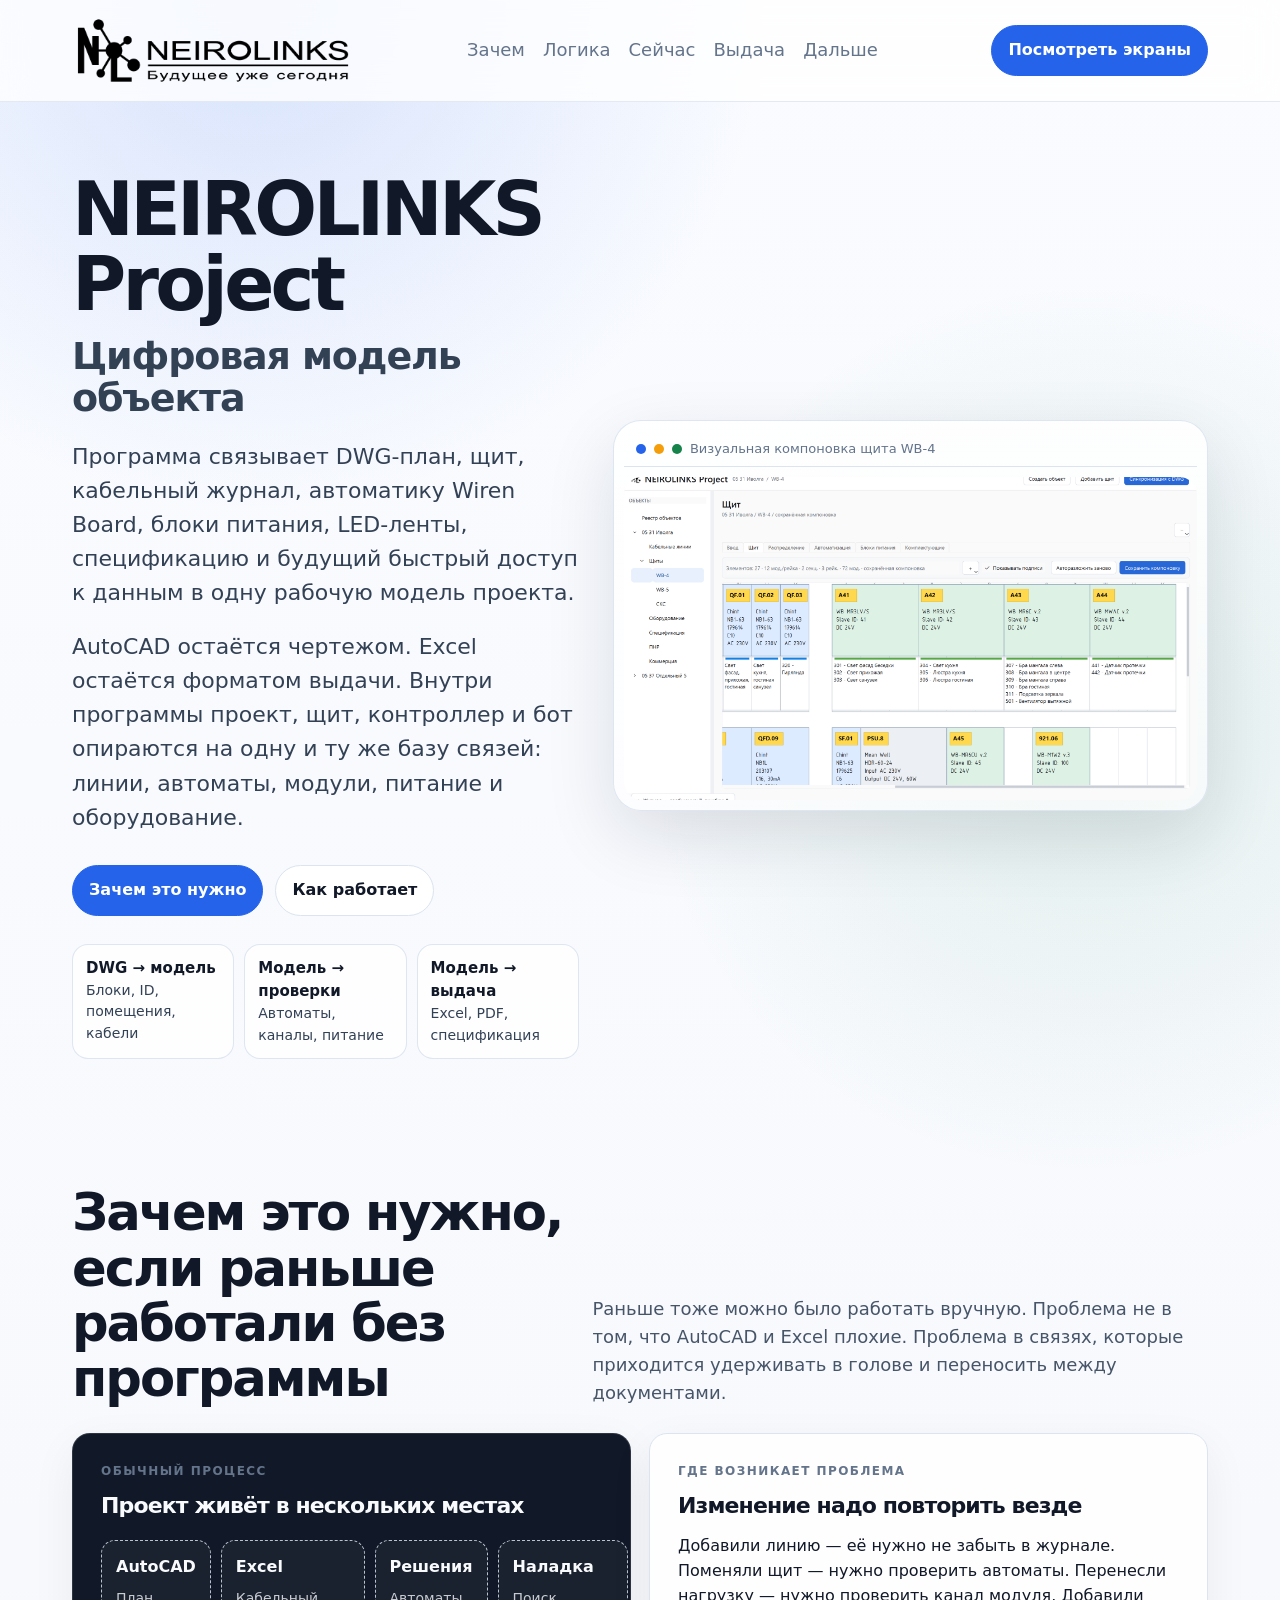
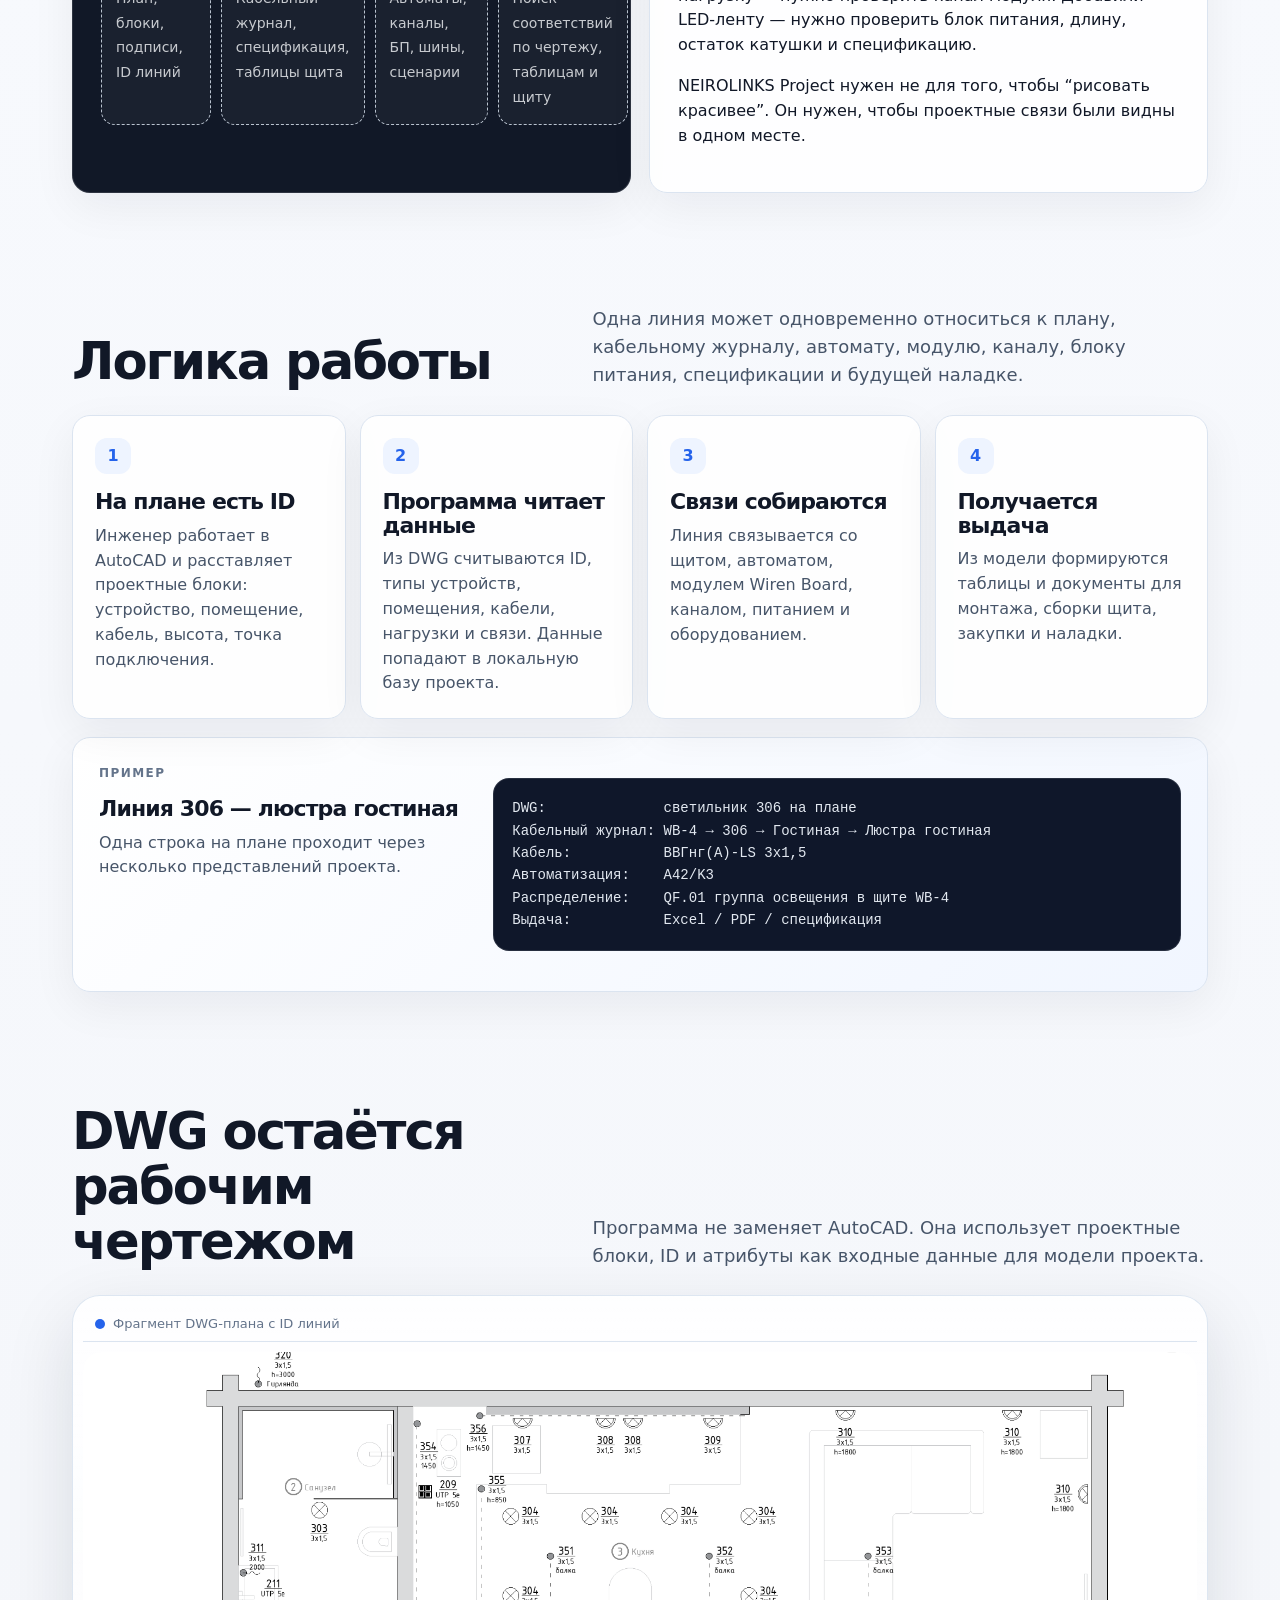
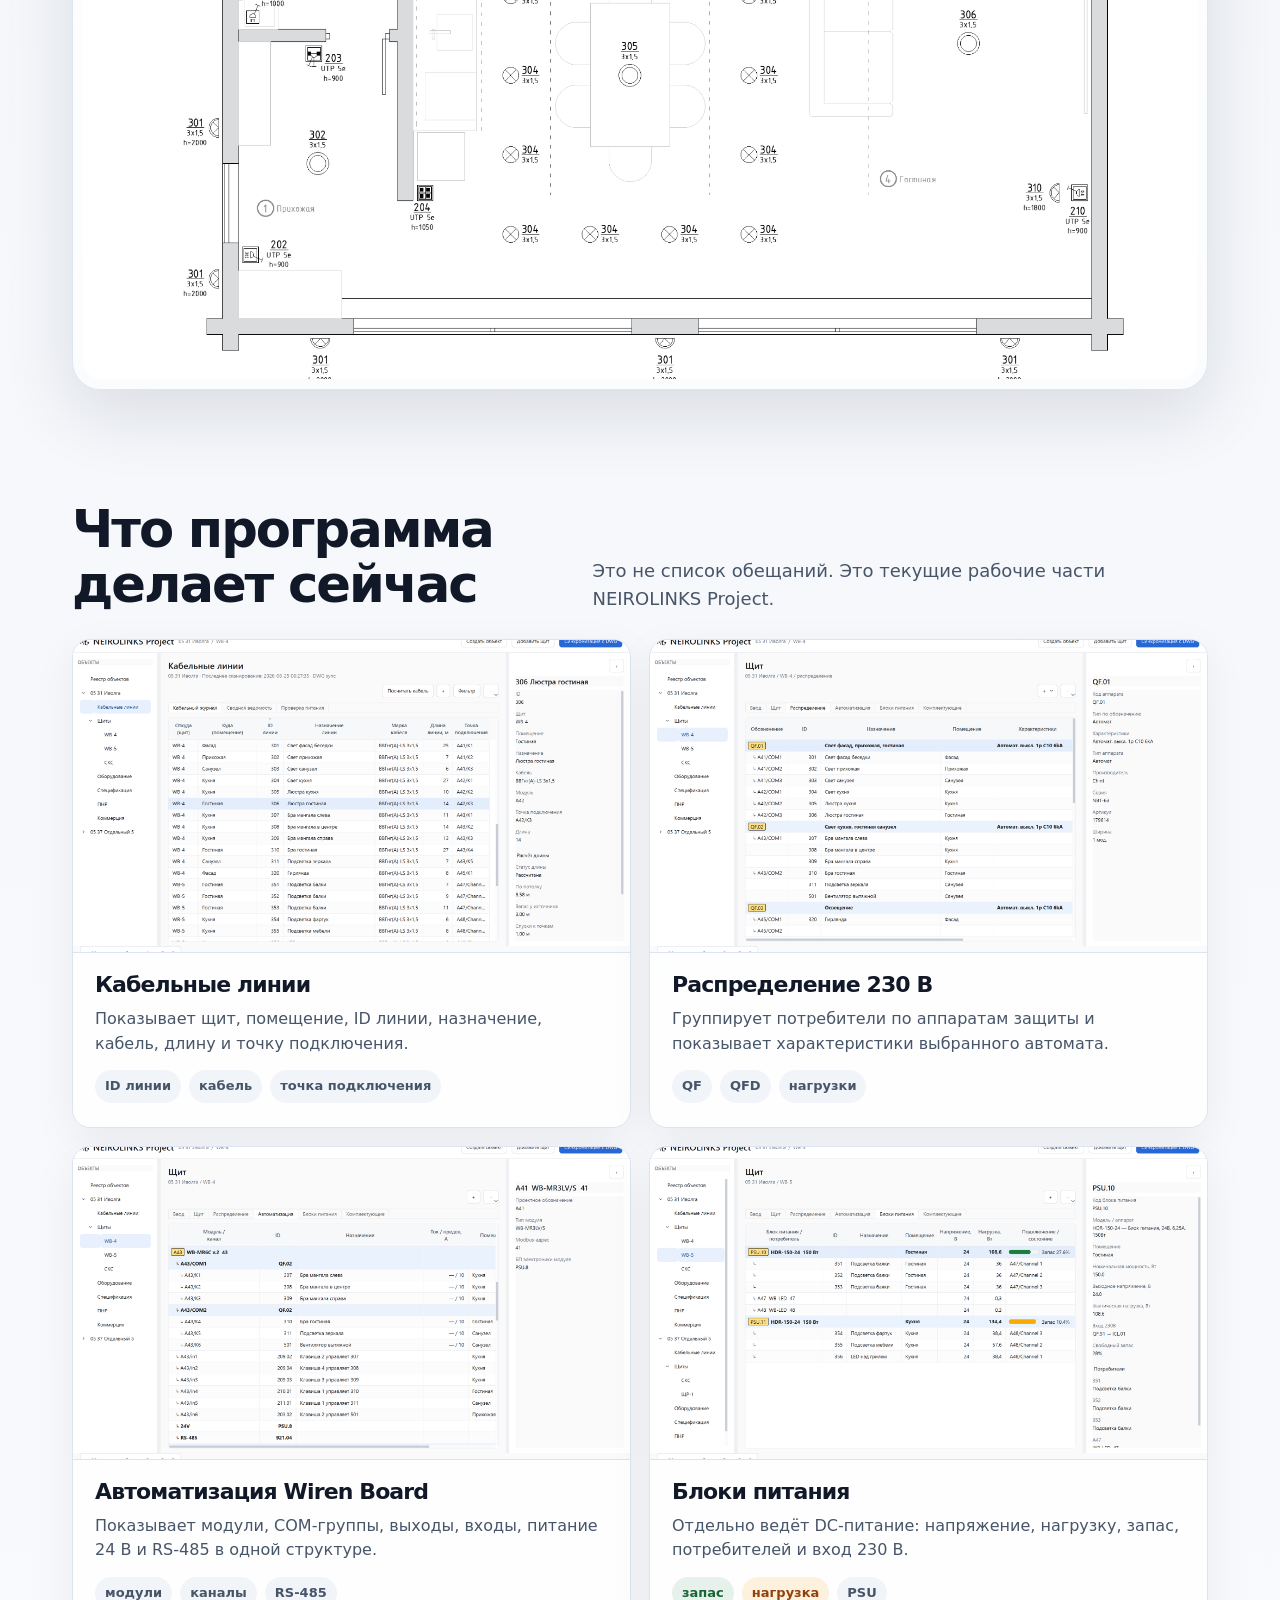
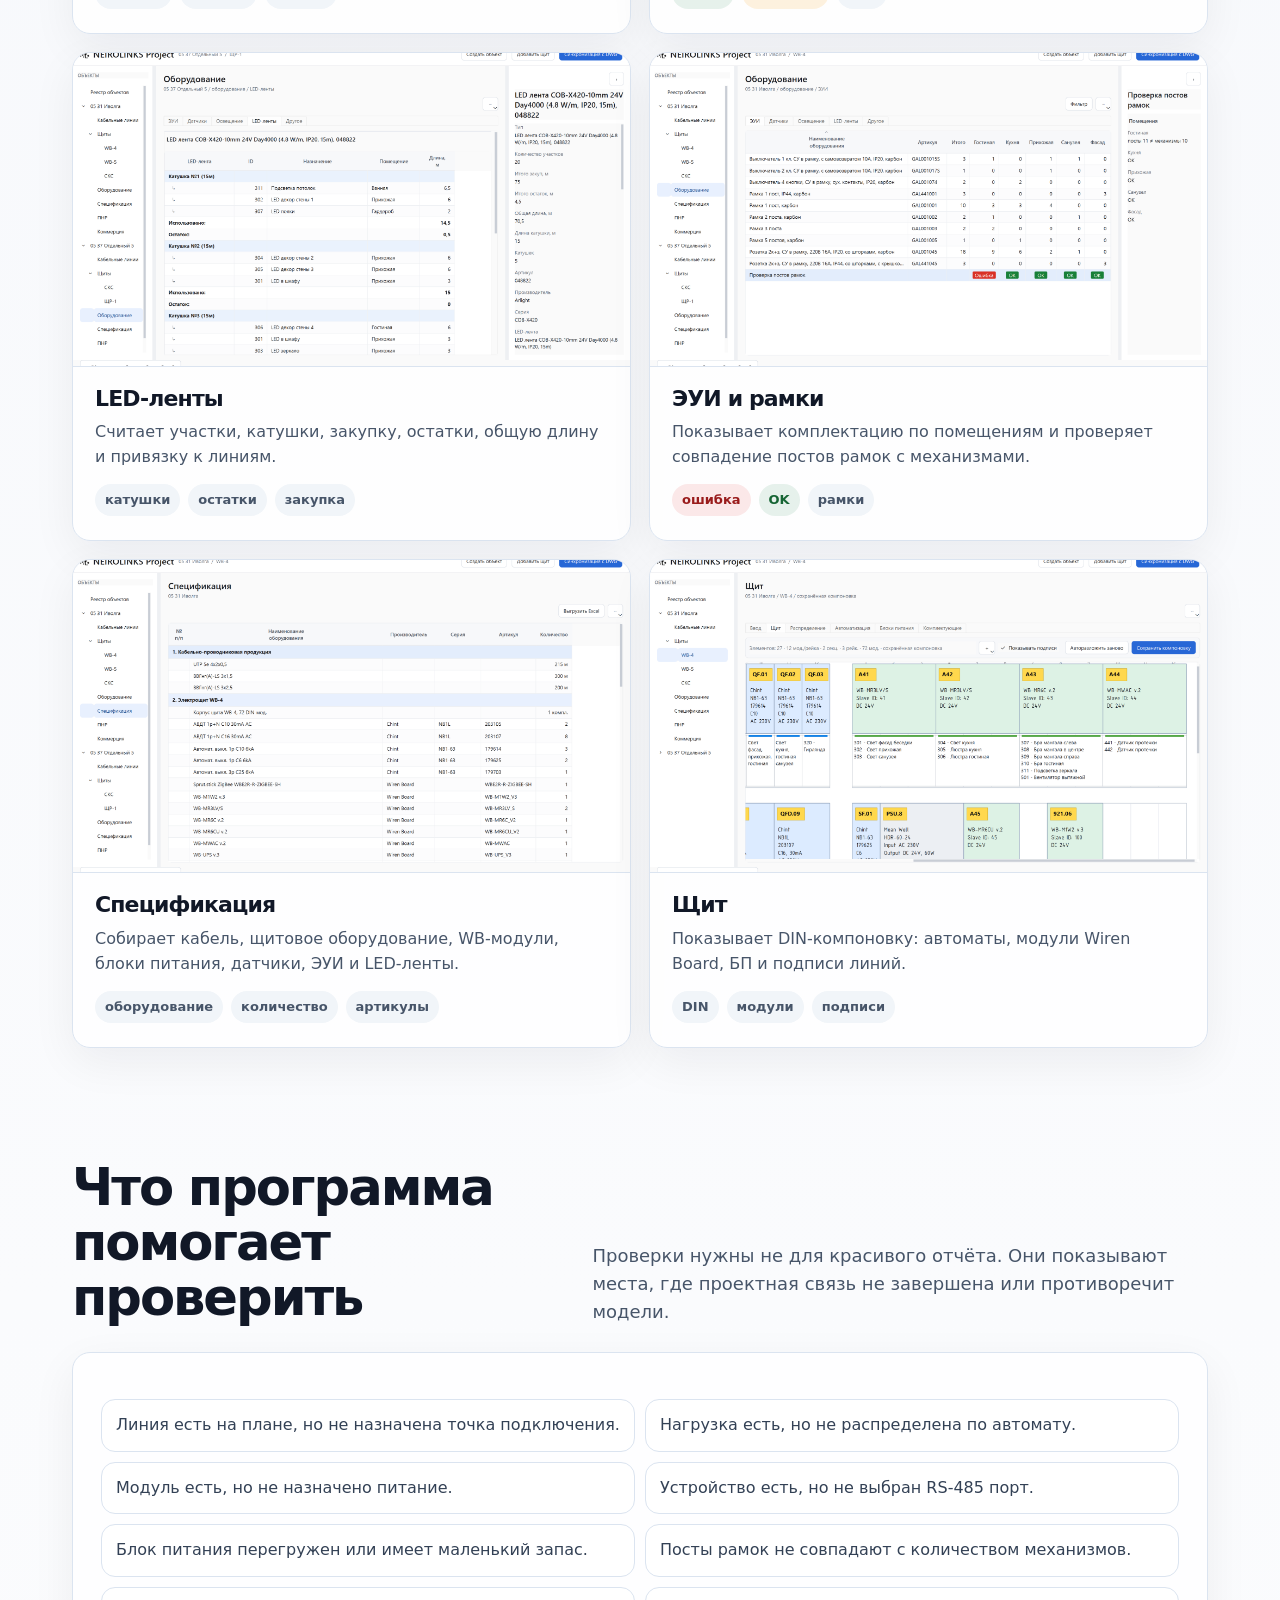
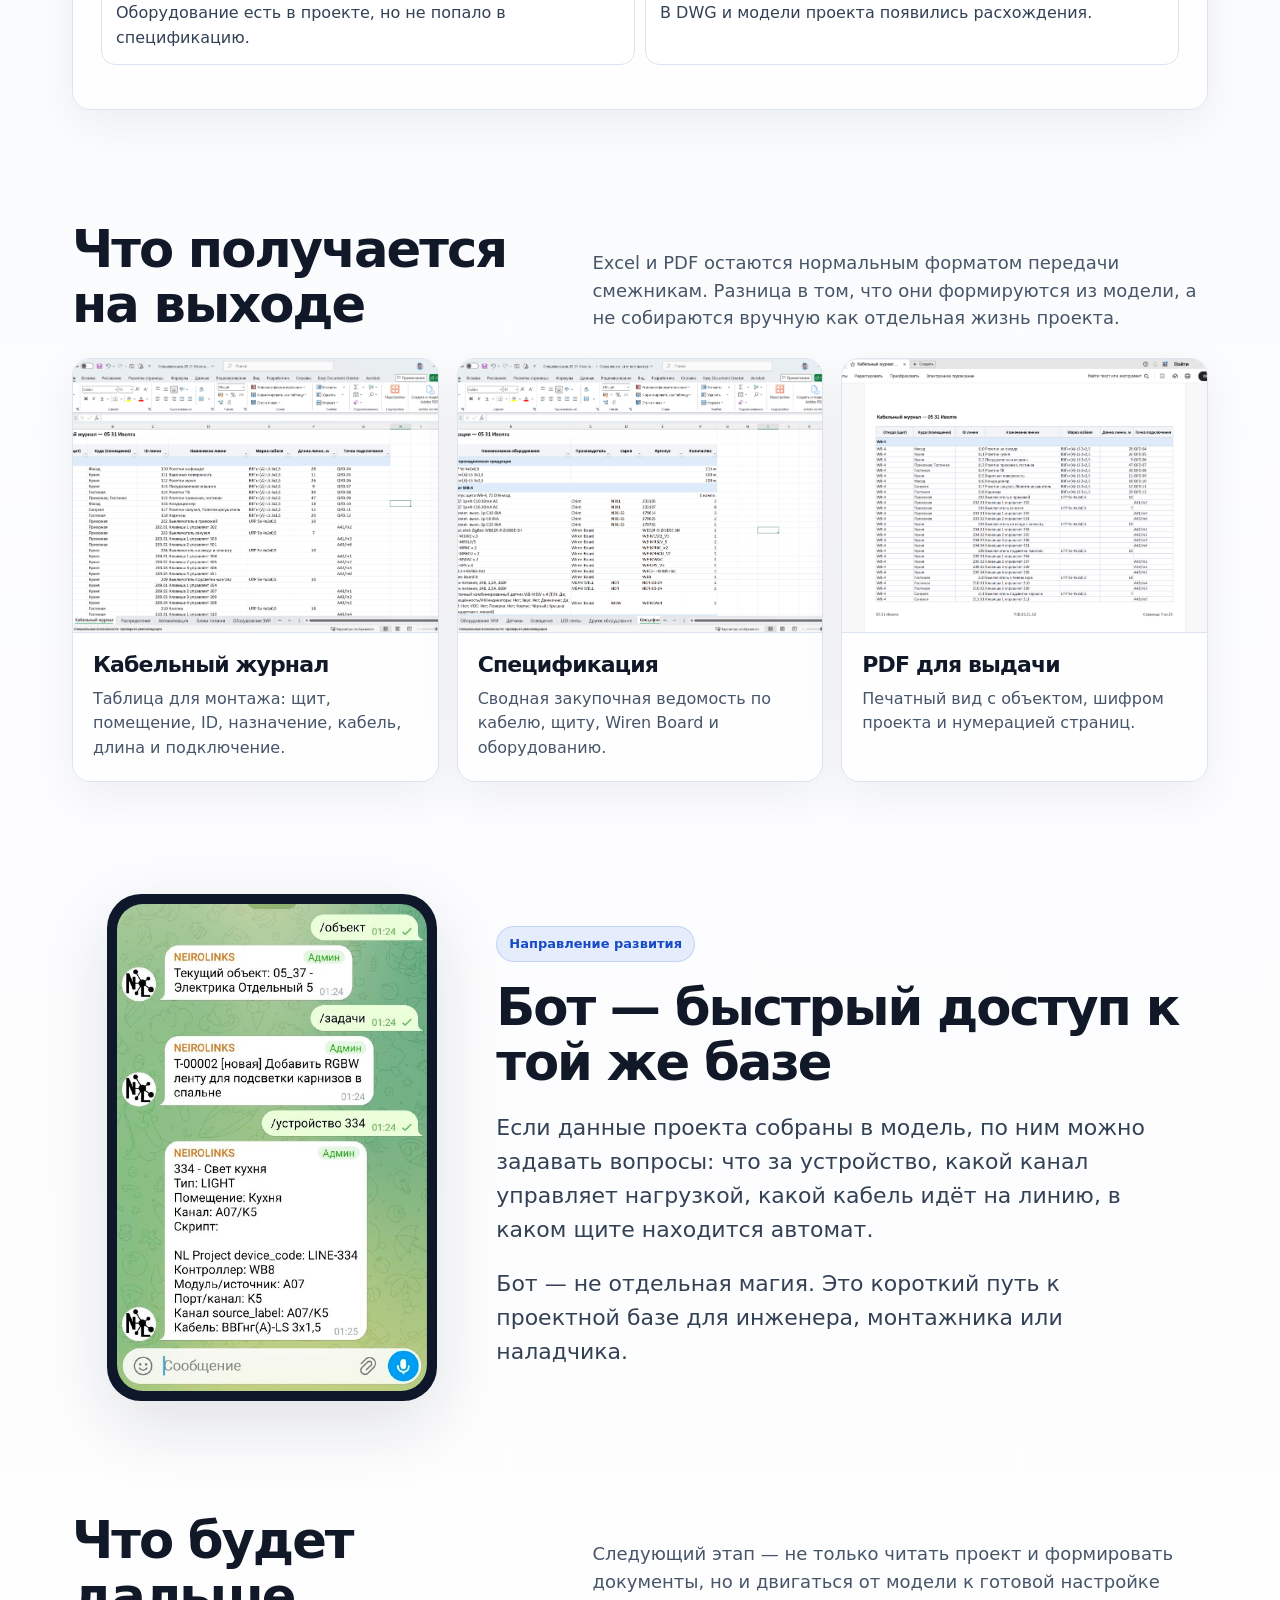
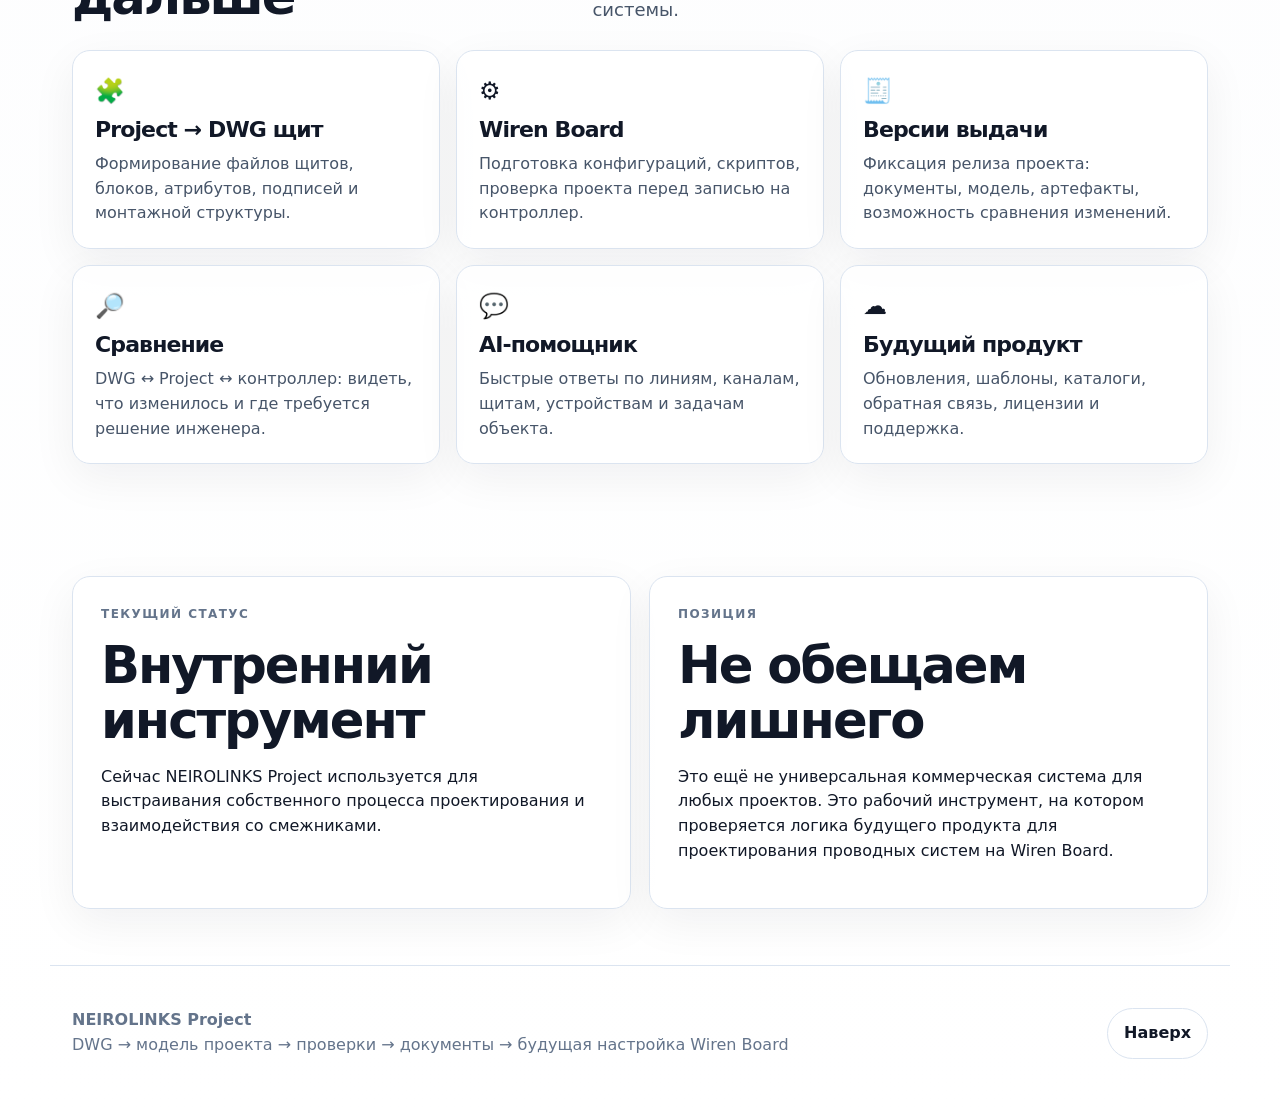
==== nl-project/index.html @ 5745ebd2 "Increase font size in navigation links" ====
<!doctype html>
<html lang="ru">
<head>
  <meta charset="utf-8" />
  <meta name="viewport" content="width=device-width, initial-scale=1" />
  <title>NEIROLINKS Project — связанная модель проекта проводного умного дома</title>
  <meta name="description" content="NEIROLINKS Project связывает DWG-план, щит, кабельный журнал, автоматику, блоки питания и спецификацию в одну модель проекта." />
  <meta name="theme-color" content="#2563eb" />
  <link rel="preload" as="image" href="assets/screens/app-board.png" />
  <style>
    :root {
      --bg: #f5f7fb;
      --panel: #ffffff;
      --panel-2: #eef4ff;
      --text: #111827;
      --muted: #64748b;
      --line: #dbe4f0;
      --blue: #2563eb;
      --blue-2: #174ac5;
      --green: #16834a;
      --red: #dc2626;
      --yellow: #f59e0b;
      --shadow: 0 24px 70px rgba(15, 23, 42, .12);
      --radius: 28px;
      --radius-sm: 18px;
      --max: 1180px;
      --mono: "SFMono-Regular", Consolas, "Liberation Mono", monospace;
      --sans: Inter, ui-sans-serif, system-ui, -apple-system, BlinkMacSystemFont, "Segoe UI", Arial, sans-serif;
    }

    * { box-sizing: border-box; }
    html { scroll-behavior: smooth; }
    body {
      margin: 0;
      font-family: var(--sans);
      color: var(--text);
      background:
        radial-gradient(circle at 20% 0%, rgba(37, 99, 235, .16), transparent 32rem),
        radial-gradient(circle at 85% 8%, rgba(22, 131, 74, .10), transparent 28rem),
        linear-gradient(180deg, #f9fbff 0%, var(--bg) 34%, #ffffff 100%);
      line-height: 1.55;
    }

    a { color: inherit; text-decoration: none; }
    img { display: block; max-width: 100%; }

    .topbar {
      position: sticky;
      top: 0;
      z-index: 40;
      backdrop-filter: blur(18px);
      background: rgba(255, 255, 255, .78);
      border-bottom: 1px solid rgba(219, 228, 240, .76);
    }

    .nav {
      max-width: var(--max);
      margin: 0 auto;
      padding: 14px 22px;
      display: flex;
      align-items: center;
      justify-content: space-between;
      gap: 20px;
    }

    .brand {
      display: flex;
      align-items: center;
      flex: 0 0 auto;
      min-width: 0;
    }

    .brand-logo-full {
      display: block;
      width: clamp(200px, 22vw, 320px);
      height: auto;
      object-fit: contain;
    }

    .nav-links {
      display: flex;
      align-items: center;
      gap: 18px;
      color: var(--muted);
      font-size: 18px;
    }

    .nav-links a:hover { color: var(--blue); }

    .btn {
      display: inline-flex;
      align-items: center;
      justify-content: center;
      gap: 8px;
      padding: 12px 16px;
      border-radius: 999px;
      border: 1px solid var(--line);
      background: #fff;
      color: var(--text);
      font-weight: 650;
      transition: transform .18s ease, box-shadow .18s ease, border-color .18s ease, background .18s ease;
    }

    .btn:hover {
      transform: translateY(-1px);
      box-shadow: 0 12px 32px rgba(15, 23, 42, .10);
      border-color: #b9c9df;
    }

    .btn.primary {
      background: var(--blue);
      border-color: var(--blue);
      color: #fff;
    }

    .btn.primary:hover { background: var(--blue-2); }

    .hero, section {
      max-width: var(--max);
      margin: 0 auto;
      padding-left: 22px;
      padding-right: 22px;
    }

    .hero {
      padding-top: 70px;
      padding-bottom: 70px;
      display: grid;
      grid-template-columns: minmax(0, .92fr) minmax(0, 1.08fr);
      gap: 34px;
      align-items: center;
    }

    .eyebrow {
      display: inline-flex;
      align-items: center;
      gap: 8px;
      padding: 7px 12px;
      border-radius: 999px;
      background: rgba(37, 99, 235, .10);
      color: #174ac5;
      border: 1px solid rgba(37, 99, 235, .18);
      font-size: 13px;
      font-weight: 700;
    }

    h1, h2, h3 { line-height: 1.08; letter-spacing: -.04em; margin: 0; }
    h1 { font-size: clamp(32px, 5vw, 64px); }
    h2 { font-size: clamp(32px, 4vw, 52px); }
    h3 { font-size: 22px; }

    .hero-product {
      font-size: clamp(42px, 6vw, 74px);
      line-height: 1.02;
      letter-spacing: -.05em;
      font-weight: 860;
      color: var(--text);
    }

    .hero-title {
      margin-top: 12px;
      font-size: clamp(24px, 3.2vw, 38px);
      line-height: 1.12;
      letter-spacing: -.03em;
      color: #334155;
      font-weight: 700;
    }

    .hero-text {
      font-size: clamp(18px, 2vw, 22px);
      color: #334155;
      margin: 20px 0 0;
      max-width: 680px;
    }

    .hero-text strong { color: var(--text); }

    .hero-actions {
      margin-top: 30px;
      display: flex;
      flex-wrap: wrap;
      gap: 12px;
    }

    .facts {
      margin-top: 28px;
      display: grid;
      grid-template-columns: repeat(3, 1fr);
      gap: 10px;
      max-width: 680px;
    }

    .fact {
      padding: 12px 13px;
      border: 1px solid rgba(219, 228, 240, .90);
      background: rgba(255, 255, 255, .78);
      border-radius: 16px;
      color: #334155;
      font-size: 14px;
    }

    .fact b { display: block; color: var(--text); font-size: 15px; }

    .screen-shell {
      border-radius: var(--radius);
      background: linear-gradient(180deg, rgba(255,255,255,.88), rgba(255,255,255,.62));
      border: 1px solid rgba(219, 228, 240, .92);
      padding: 10px;
      box-shadow: var(--shadow);
      overflow: hidden;
    }

    .screen-top {
      height: 36px;
      display: flex;
      align-items: center;
      gap: 8px;
      padding: 0 12px;
      color: var(--muted);
      font-size: 13px;
      border-bottom: 1px solid var(--line);
    }

    .dot { width: 10px; height: 10px; border-radius: 999px; background: #cbd5e1; }
    .dot.blue { background: var(--blue); }
    .dot.green { background: var(--green); }
    .dot.yellow { background: var(--yellow); }

    .screen-shell img {
      width: 100%;
      aspect-ratio: 16 / 9;
      object-fit: cover;
      object-position: center;
      border-radius: 18px;
      margin-top: 10px;
      cursor: zoom-in;
    }

    section { padding-top: 56px; padding-bottom: 56px; }

    .section-head {
      display: grid;
      grid-template-columns: minmax(0, .8fr) minmax(0, 1fr);
      gap: 28px;
      align-items: end;
      margin-bottom: 26px;
    }

    .section-head p {
      margin: 0;
      color: #475569;
      font-size: 18px;
    }

    .plain-card, .dark-card, .step, .shot-card, .output-card, .roadmap-card, .case-card {
      border: 1px solid var(--line);
      background: rgba(255,255,255,.86);
      border-radius: var(--radius-sm);
      box-shadow: 0 14px 45px rgba(15, 23, 42, .06);
    }

    .plain-card { padding: 28px; }

    .why-grid {
      display: grid;
      grid-template-columns: minmax(0, 1fr) minmax(0, 1fr);
      gap: 18px;
    }

    .dark-card {
      padding: 28px;
      background: #111827;
      color: #f8fafc;
      border-color: rgba(255,255,255,.12);
    }

    .dark-card p { color: #cbd5e1; }

    .mini-title {
      color: var(--muted);
      text-transform: uppercase;
      letter-spacing: .12em;
      font-size: 12px;
      font-weight: 800;
      margin-bottom: 14px;
    }

    .diagram {
      display: grid;
      grid-template-columns: repeat(4, 1fr);
      gap: 10px;
      margin-top: 22px;
    }

    .diagram-box {
      border: 1px dashed rgba(203, 213, 225, .9);
      border-radius: 14px;
      padding: 14px;
      min-height: 112px;
      background: rgba(255,255,255,.04);
    }

    .diagram-box b { display: block; margin-bottom: 6px; }
    .diagram-box span { color: inherit; opacity: .78; font-size: 14px; }

    .flow {
      display: grid;
      grid-template-columns: repeat(4, 1fr);
      gap: 14px;
    }

    .step {
      padding: 22px;
      position: relative;
      min-height: 185px;
    }

    .step-num {
      display: inline-grid;
      place-items: center;
      width: 36px;
      height: 36px;
      border-radius: 12px;
      background: var(--panel-2);
      color: var(--blue);
      font-weight: 900;
      margin-bottom: 16px;
    }

    .step p, .shot-card p, .output-card p, .roadmap-card p, .case-card p {
      color: #475569;
      margin: 10px 0 0;
    }

    .case-card {
      margin-top: 18px;
      padding: 26px;
      display: grid;
      grid-template-columns: .7fr 1.3fr;
      gap: 24px;
      align-items: start;
      background: linear-gradient(135deg, #ffffff, #f1f6ff);
    }

    .code-lines {
      font-family: var(--mono);
      font-size: 14px;
      line-height: 1.6;
      background: #0f172a;
      color: #e2e8f0;
      border-radius: 16px;
      padding: 18px;
      overflow-x: auto;
      border: 1px solid rgba(255,255,255,.1);
    }

    .shots-grid {
      display: grid;
      grid-template-columns: repeat(2, minmax(0, 1fr));
      gap: 18px;
    }

    .shot-card { overflow: hidden; }
    .shot-card .shot-text { padding: 20px 22px 24px; }
    .shot-card img {
      width: 100%;
      aspect-ratio: 16/9;
      object-fit: cover;
      border-bottom: 1px solid var(--line);
      cursor: zoom-in;
      background: #eef2f7;
    }

    .tag-row { display: flex; flex-wrap: wrap; gap: 8px; margin-top: 14px; }
    .tag {
      padding: 6px 10px;
      border-radius: 999px;
      background: #f1f5f9;
      color: #475569;
      font-size: 13px;
      font-weight: 650;
    }
    .tag.ok { background: rgba(22, 131, 74, .10); color: #166534; }
    .tag.warn { background: rgba(245, 158, 11, .13); color: #92400e; }
    .tag.err { background: rgba(220, 38, 38, .10); color: #991b1b; }

    .check-list {
      display: grid;
      grid-template-columns: repeat(2, minmax(0, 1fr));
      gap: 10px;
      margin-top: 18px;
      padding: 0;
      list-style: none;
    }

    .check-list li {
      border: 1px solid var(--line);
      border-radius: 14px;
      padding: 13px 14px;
      background: #fff;
      color: #334155;
    }

    .output-grid {
      display: grid;
      grid-template-columns: repeat(3, minmax(0, 1fr));
      gap: 18px;
    }

    .output-card { overflow: hidden; }
    .output-card img {
      width: 100%;
      aspect-ratio: 4/3;
      object-fit: cover;
      cursor: zoom-in;
      border-bottom: 1px solid var(--line);
    }
    .output-card div { padding: 20px; }

    .bot-wrap {
      display: grid;
      grid-template-columns: .72fr 1.28fr;
      gap: 24px;
      align-items: center;
    }

    .phone {
      max-width: 330px;
      margin: 0 auto;
      border-radius: 34px;
      padding: 10px;
      background: #0f172a;
      box-shadow: var(--shadow);
    }

    .phone img {
      width: 100%;
      border-radius: 26px;
      object-fit: cover;
      cursor: zoom-in;
    }

    .roadmap {
      display: grid;
      grid-template-columns: repeat(3, minmax(0, 1fr));
      gap: 16px;
    }

    .roadmap-card { padding: 22px; }
    .roadmap-card .icon { font-size: 24px; margin-bottom: 8px; }

    .status-block {
      display: grid;
      grid-template-columns: 1fr 1fr;
      gap: 18px;
    }

    .footer {
      max-width: var(--max);
      margin: 0 auto;
      padding: 42px 22px 54px;
      color: #64748b;
      border-top: 1px solid var(--line);
      display: flex;
      align-items: center;
      justify-content: space-between;
      gap: 20px;
    }

    .modal {
      position: fixed;
      inset: 0;
      display: none;
      z-index: 100;
      background: rgba(2, 6, 23, .86);
      padding: 26px;
      align-items: center;
      justify-content: center;
    }

    .modal.open { display: flex; }
    .modal img {
      max-width: min(96vw, 1480px);
      max-height: 90vh;
      object-fit: contain;
      border-radius: 18px;
      box-shadow: 0 30px 80px rgba(0,0,0,.45);
      background: #fff;
    }

    .modal button {
      position: fixed;
      right: 22px;
      top: 18px;
      width: 44px;
      height: 44px;
      border-radius: 999px;
      border: 1px solid rgba(255,255,255,.22);
      background: rgba(15,23,42,.8);
      color: #fff;
      font-size: 24px;
      cursor: pointer;
    }

    @media (max-width: 980px) {
      .hero, .section-head, .why-grid, .case-card, .bot-wrap, .status-block { grid-template-columns: 1fr; }
      .flow, .diagram, .roadmap { grid-template-columns: repeat(2, 1fr); }
      .output-grid { grid-template-columns: 1fr; }
      .nav-links { display: none; }
    }

    @media (max-width: 700px) {
      .hero { padding-top: 42px; }
      .facts, .flow, .shots-grid, .check-list, .diagram, .roadmap { grid-template-columns: 1fr; }
      .hero-actions .btn { width: 100%; }
      .brand-mark { width: 42px; height: 42px; padding: 5px; }
      .brand-name { font-size: 17px; }
      .brand-tagline { font-size: 10px; }
      .topbar .btn { width: auto; padding: 10px 16px; white-space: nowrap; }
      .hero-product { font-size: clamp(40px, 12vw, 58px); }
      .hero-title { font-size: 26px; }
      .footer { flex-direction: column; align-items: flex-start; }
    }

    @media (max-width: 540px) {
      .nav { padding: 12px 14px; gap: 10px; }
      .brand-copy { min-width: 0; }
      .brand-name { font-size: 15px; }
      .brand-tagline { display: none; }
      .topbar .btn { padding: 10px 14px; font-size: 13px; }
      .hero { gap: 24px; }
    }

  </style>
</head>
<body>
  <header class="topbar">
    <nav class="nav" aria-label="Основная навигация">
      <a class="brand" href="#top" aria-label="NEIROLINKS">
        <img
          class="brand-logo-full"
          src="assets/logo/Logo_black_Full.png"
          alt="NEIROLINKS — Будущее уже сегодня"
        />
      </a>
      <div class="nav-links">
        <a href="#why">Зачем</a>
        <a href="#how">Логика</a>
        <a href="#now">Сейчас</a>
        <a href="#output">Выдача</a>
        <a href="#next">Дальше</a>
      </div>
      <a class="btn primary" href="#now">Посмотреть экраны</a>
    </nav>
  </header>

  <main id="top">
    <section class="hero" aria-labelledby="hero-title">
      <div>
        <div class="hero-product">NEIROLINKS Project</div>
        <h1 id="hero-title" class="hero-title">Цифровая модель объекта</h1>
        <p class="hero-text">
          Программа связывает DWG-план, щит, кабельный журнал, автоматику Wiren Board,
          блоки питания, LED-ленты, спецификацию и будущий быстрый доступ к данным в одну рабочую модель проекта.
        </p>
        <p class="hero-text">
          AutoCAD остаётся чертежом. Excel остаётся форматом выдачи. Внутри программы проект, щит,
          контроллер и бот опираются на одну и ту же базу связей: линии, автоматы, модули, питание и оборудование.
        </p>
        <div class="hero-actions">
          <a class="btn primary" href="#why">Зачем это нужно</a>
          <a class="btn" href="#how">Как работает</a>
        </div>
        <div class="facts" aria-label="Ключевые факты">
          <div class="fact"><b>DWG → модель</b> Блоки, ID, помещения, кабели</div>
          <div class="fact"><b>Модель → проверки</b> Автоматы, каналы, питание</div>
          <div class="fact"><b>Модель → выдача</b> Excel, PDF, спецификация</div>
        </div>
      </div>
      <div class="screen-shell">
        <div class="screen-top"><span class="dot blue"></span><span class="dot yellow"></span><span class="dot green"></span><span>Визуальная компоновка щита WB-4</span></div>
        <img src="assets/screens/app-board.png" alt="Визуальный щит NEIROLINKS Project" data-full="assets/screens/app-board.png" />
      </div>
    </section>

    <section id="why" aria-labelledby="why-title">
      <div class="section-head">
        <h2 id="why-title">Зачем это нужно, если раньше работали без программы</h2>
        <p>Раньше тоже можно было работать вручную. Проблема не в том, что AutoCAD и Excel плохие. Проблема в связях, которые приходится удерживать в голове и переносить между документами.</p>
      </div>
      <div class="why-grid">
        <div class="dark-card">
          <div class="mini-title">Обычный процесс</div>
          <h3>Проект живёт в нескольких местах</h3>
          <div class="diagram">
            <div class="diagram-box"><b>AutoCAD</b><span>План, блоки, подписи, ID линий</span></div>
            <div class="diagram-box"><b>Excel</b><span>Кабельный журнал, спецификация, таблицы щита</span></div>
            <div class="diagram-box"><b>Решения</b><span>Автоматы, каналы, БП, шины, сценарии</span></div>
            <div class="diagram-box"><b>Наладка</b><span>Поиск соответствий по чертежу, таблицам и щиту</span></div>
          </div>
        </div>
        <div class="plain-card">
          <div class="mini-title">Где возникает проблема</div>
          <h3>Изменение надо повторить везде</h3>
          <p>Добавили линию — её нужно не забыть в журнале. Поменяли щит — нужно проверить автоматы. Перенесли нагрузку — нужно проверить канал модуля. Добавили LED-ленту — нужно проверить блок питания, длину, остаток катушки и спецификацию.</p>
          <p>NEIROLINKS Project нужен не для того, чтобы “рисовать красивее”. Он нужен, чтобы проектные связи были видны в одном месте.</p>
        </div>
      </div>
    </section>

    <section id="how" aria-labelledby="how-title">
      <div class="section-head">
        <h2 id="how-title">Логика работы</h2>
        <p>Одна линия может одновременно относиться к плану, кабельному журналу, автомату, модулю, каналу, блоку питания, спецификации и будущей наладке.</p>
      </div>
      <div class="flow">
        <article class="step"><span class="step-num">1</span><h3>На плане есть ID</h3><p>Инженер работает в AutoCAD и расставляет проектные блоки: устройство, помещение, кабель, высота, точка подключения.</p></article>
        <article class="step"><span class="step-num">2</span><h3>Программа читает данные</h3><p>Из DWG считываются ID, типы устройств, помещения, кабели, нагрузки и связи. Данные попадают в локальную базу проекта.</p></article>
        <article class="step"><span class="step-num">3</span><h3>Связи собираются</h3><p>Линия связывается со щитом, автоматом, модулем Wiren Board, каналом, питанием и оборудованием.</p></article>
        <article class="step"><span class="step-num">4</span><h3>Получается выдача</h3><p>Из модели формируются таблицы и документы для монтажа, сборки щита, закупки и наладки.</p></article>
      </div>
      <div class="case-card">
        <div>
          <div class="mini-title">Пример</div>
          <h3>Линия 306 — люстра гостиная</h3>
          <p>Одна строка на плане проходит через несколько представлений проекта.</p>
        </div>
        <pre class="code-lines">DWG:              светильник 306 на плане
Кабельный журнал: WB-4 → 306 → Гостиная → Люстра гостиная
Кабель:           ВВГнг(А)-LS 3x1,5
Автоматизация:    A42/K3
Распределение:    QF.01 группа освещения в щите WB-4
Выдача:           Excel / PDF / спецификация</pre>
      </div>
    </section>

    <section aria-labelledby="dwg-title">
      <div class="section-head">
        <h2 id="dwg-title">DWG остаётся рабочим чертежом</h2>
        <p>Программа не заменяет AutoCAD. Она использует проектные блоки, ID и атрибуты как входные данные для модели проекта.</p>
      </div>
      <div class="screen-shell">
        <div class="screen-top"><span class="dot blue"></span><span>Фрагмент DWG-плана с ID линий</span></div>
        <img src="assets/screens/dwg-plan.png" alt="Фрагмент DWG-плана с ID линий" data-full="assets/screens/dwg-plan.png" />
      </div>
    </section>

    <section id="now" aria-labelledby="now-title">
      <div class="section-head">
        <h2 id="now-title">Что программа делает сейчас</h2>
        <p>Это не список обещаний. Это текущие рабочие части NEIROLINKS Project.</p>
      </div>
      <div class="shots-grid">
        <article class="shot-card">
          <img src="assets/screens/app-cable-lines.png" alt="Кабельные линии в NEIROLINKS Project" data-full="assets/screens/app-cable-lines.png" />
          <div class="shot-text"><h3>Кабельные линии</h3><p>Показывает щит, помещение, ID линии, назначение, кабель, длину и точку подключения.</p><div class="tag-row"><span class="tag">ID линии</span><span class="tag">кабель</span><span class="tag">точка подключения</span></div></div>
        </article>
        <article class="shot-card">
          <img src="assets/screens/app-distribution.png" alt="Распределение линий по автоматам" data-full="assets/screens/app-distribution.png" />
          <div class="shot-text"><h3>Распределение 230 В</h3><p>Группирует потребители по аппаратам защиты и показывает характеристики выбранного автомата.</p><div class="tag-row"><span class="tag">QF</span><span class="tag">QFD</span><span class="tag">нагрузки</span></div></div>
        </article>
        <article class="shot-card">
          <img src="assets/screens/app-automation.png" alt="Автоматизация Wiren Board" data-full="assets/screens/app-automation.png" />
          <div class="shot-text"><h3>Автоматизация Wiren Board</h3><p>Показывает модули, COM-группы, выходы, входы, питание 24 В и RS-485 в одной структуре.</p><div class="tag-row"><span class="tag">модули</span><span class="tag">каналы</span><span class="tag">RS-485</span></div></div>
        </article>
        <article class="shot-card">
          <img src="assets/screens/app-power.png" alt="Блоки питания и потребители" data-full="assets/screens/app-power.png" />
          <div class="shot-text"><h3>Блоки питания</h3><p>Отдельно ведёт DC-питание: напряжение, нагрузку, запас, потребителей и вход 230 В.</p><div class="tag-row"><span class="tag ok">запас</span><span class="tag warn">нагрузка</span><span class="tag">PSU</span></div></div>
        </article>
        <article class="shot-card">
          <img src="assets/screens/app-led.png" alt="Раскрой LED-лент" data-full="assets/screens/app-led.png" />
          <div class="shot-text"><h3>LED-ленты</h3><p>Считает участки, катушки, закупку, остатки, общую длину и привязку к линиям.</p><div class="tag-row"><span class="tag">катушки</span><span class="tag">остатки</span><span class="tag">закупка</span></div></div>
        </article>
        <article class="shot-card">
          <img src="assets/screens/app-eui-check.png" alt="Оборудование ЭУИ и проверка рамок" data-full="assets/screens/app-eui-check.png" />
          <div class="shot-text"><h3>ЭУИ и рамки</h3><p>Показывает комплектацию по помещениям и проверяет совпадение постов рамок с механизмами.</p><div class="tag-row"><span class="tag err">ошибка</span><span class="tag ok">OK</span><span class="tag">рамки</span></div></div>
        </article>
        <article class="shot-card">
          <img src="assets/screens/app-specification.png" alt="Спецификация в NEIROLINKS Project" data-full="assets/screens/app-specification.png" />
          <div class="shot-text"><h3>Спецификация</h3><p>Собирает кабель, щитовое оборудование, WB-модули, блоки питания, датчики, ЭУИ и LED-ленты.</p><div class="tag-row"><span class="tag">оборудование</span><span class="tag">количество</span><span class="tag">артикулы</span></div></div>
        </article>
        <article class="shot-card">
          <img src="assets/screens/app-board.png" alt="Визуальная компоновка щита" data-full="assets/screens/app-board.png" />
          <div class="shot-text"><h3>Щит</h3><p>Показывает DIN-компоновку: автоматы, модули Wiren Board, БП и подписи линий.</p><div class="tag-row"><span class="tag">DIN</span><span class="tag">модули</span><span class="tag">подписи</span></div></div>
        </article>
      </div>
    </section>

    <section aria-labelledby="checks-title">
      <div class="section-head">
        <h2 id="checks-title">Что программа помогает проверить</h2>
        <p>Проверки нужны не для красивого отчёта. Они показывают места, где проектная связь не завершена или противоречит модели.</p>
      </div>
      <div class="plain-card">
        <ul class="check-list">
          <li>Линия есть на плане, но не назначена точка подключения.</li>
          <li>Нагрузка есть, но не распределена по автомату.</li>
          <li>Модуль есть, но не назначено питание.</li>
          <li>Устройство есть, но не выбран RS-485 порт.</li>
          <li>Блок питания перегружен или имеет маленький запас.</li>
          <li>Посты рамок не совпадают с количеством механизмов.</li>
          <li>Оборудование есть в проекте, но не попало в спецификацию.</li>
          <li>В DWG и модели проекта появились расхождения.</li>
        </ul>
      </div>
    </section>

    <section id="output" aria-labelledby="output-title">
      <div class="section-head">
        <h2 id="output-title">Что получается на выходе</h2>
        <p>Excel и PDF остаются нормальным форматом передачи смежникам. Разница в том, что они формируются из модели, а не собираются вручную как отдельная жизнь проекта.</p>
      </div>
      <div class="output-grid">
        <article class="output-card"><img src="assets/screens/excel-cable-log.png" alt="Кабельный журнал в Excel" data-full="assets/screens/excel-cable-log.png" /><div><h3>Кабельный журнал</h3><p>Таблица для монтажа: щит, помещение, ID, назначение, кабель, длина и подключение.</p></div></article>
        <article class="output-card"><img src="assets/screens/excel-specification.png" alt="Спецификация в Excel" data-full="assets/screens/excel-specification.png" /><div><h3>Спецификация</h3><p>Сводная закупочная ведомость по кабелю, щиту, Wiren Board и оборудованию.</p></div></article>
        <article class="output-card"><img src="assets/screens/pdf-cable-log.png" alt="PDF-выдача кабельного журнала" data-full="assets/screens/pdf-cable-log.png" /><div><h3>PDF для выдачи</h3><p>Печатный вид с объектом, шифром проекта и нумерацией страниц.</p></div></article>
      </div>
    </section>

    <section aria-labelledby="bot-title">
      <div class="bot-wrap">
        <div class="phone"><img src="assets/screens/bot-telegram.jpg" alt="Telegram-бот NEIROLINKS по проектной базе" data-full="assets/screens/bot-telegram.jpg" /></div>
        <div>
          <span class="eyebrow">Направление развития</span>
          <h2 id="bot-title" style="margin-top:18px">Бот — быстрый доступ к той же базе</h2>
          <p class="hero-text">Если данные проекта собраны в модель, по ним можно задавать вопросы: что за устройство, какой канал управляет нагрузкой, какой кабель идёт на линию, в каком щите находится автомат.</p>
          <p class="hero-text">Бот — не отдельная магия. Это короткий путь к проектной базе для инженера, монтажника или наладчика.</p>
        </div>
      </div>
    </section>

    <section id="next" aria-labelledby="next-title">
      <div class="section-head">
        <h2 id="next-title">Что будет дальше</h2>
        <p>Следующий этап — не только читать проект и формировать документы, но и двигаться от модели к готовой настройке системы.</p>
      </div>
      <div class="roadmap">
        <article class="roadmap-card"><div class="icon">🧩</div><h3>Project → DWG щит</h3><p>Формирование файлов щитов, блоков, атрибутов, подписей и монтажной структуры.</p></article>
        <article class="roadmap-card"><div class="icon">⚙️</div><h3>Wiren Board</h3><p>Подготовка конфигураций, скриптов, проверка проекта перед записью на контроллер.</p></article>
        <article class="roadmap-card"><div class="icon">🧾</div><h3>Версии выдачи</h3><p>Фиксация релиза проекта: документы, модель, артефакты, возможность сравнения изменений.</p></article>
        <article class="roadmap-card"><div class="icon">🔎</div><h3>Сравнение</h3><p>DWG ↔ Project ↔ контроллер: видеть, что изменилось и где требуется решение инженера.</p></article>
        <article class="roadmap-card"><div class="icon">💬</div><h3>AI-помощник</h3><p>Быстрые ответы по линиям, каналам, щитам, устройствам и задачам объекта.</p></article>
        <article class="roadmap-card"><div class="icon">☁️</div><h3>Будущий продукт</h3><p>Обновления, шаблоны, каталоги, обратная связь, лицензии и поддержка.</p></article>
      </div>
    </section>

    <section aria-labelledby="status-title">
      <div class="status-block">
        <div class="plain-card">
          <div class="mini-title">Текущий статус</div>
          <h2 id="status-title">Внутренний инструмент</h2>
          <p>Сейчас NEIROLINKS Project используется для выстраивания собственного процесса проектирования и взаимодействия со смежниками.</p>
        </div>
        <div class="plain-card">
          <div class="mini-title">Позиция</div>
          <h2>Не обещаем лишнего</h2>
          <p>Это ещё не универсальная коммерческая система для любых проектов. Это рабочий инструмент, на котором проверяется логика будущего продукта для проектирования проводных систем на Wiren Board.</p>
        </div>
      </div>
    </section>
  </main>

  <footer class="footer">
    <div><b>NEIROLINKS Project</b><br />DWG → модель проекта → проверки → документы → будущая настройка Wiren Board</div>
    <a class="btn" href="#top">Наверх</a>
  </footer>

  <div class="modal" id="imageModal" aria-hidden="true" role="dialog" aria-label="Просмотр изображения">
    <button type="button" aria-label="Закрыть">×</button>
    <img alt="" />
  </div>

  <script>
    const modal = document.getElementById('imageModal');
    const modalImg = modal.querySelector('img');
    const closeBtn = modal.querySelector('button');

    function openModal(src, alt) {
      modalImg.src = src;
      modalImg.alt = alt || '';
      modal.classList.add('open');
      modal.setAttribute('aria-hidden', 'false');
      document.body.style.overflow = 'hidden';
    }

    function closeModal() {
      modal.classList.remove('open');
      modal.setAttribute('aria-hidden', 'true');
      modalImg.src = '';
      document.body.style.overflow = '';
    }

    document.querySelectorAll('img[data-full]').forEach(img => {
      img.addEventListener('click', () => openModal(img.dataset.full, img.alt));
    });

    closeBtn.addEventListener('click', closeModal);
    modal.addEventListener('click', event => {
      if (event.target === modal) closeModal();
    });
    document.addEventListener('keydown', event => {
      if (event.key === 'Escape') closeModal();
    });
  </script>
</body>
</html>
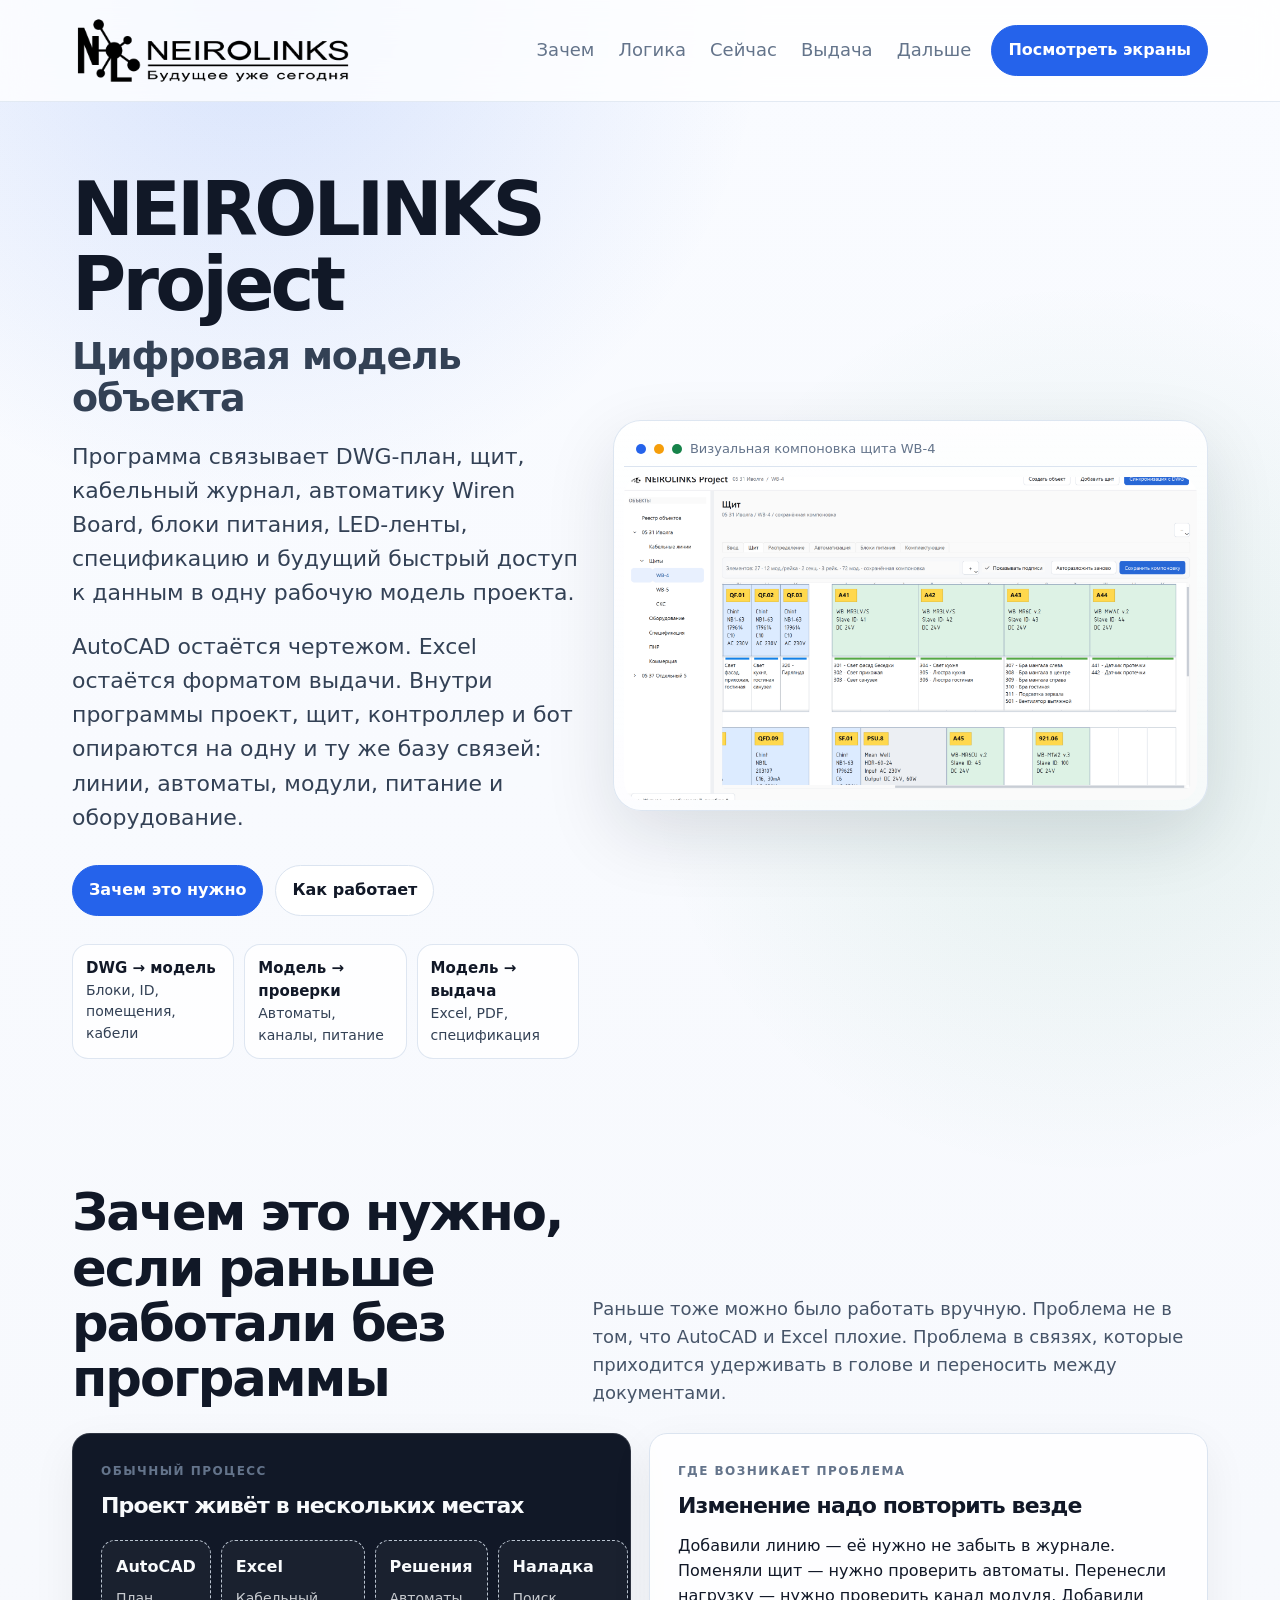
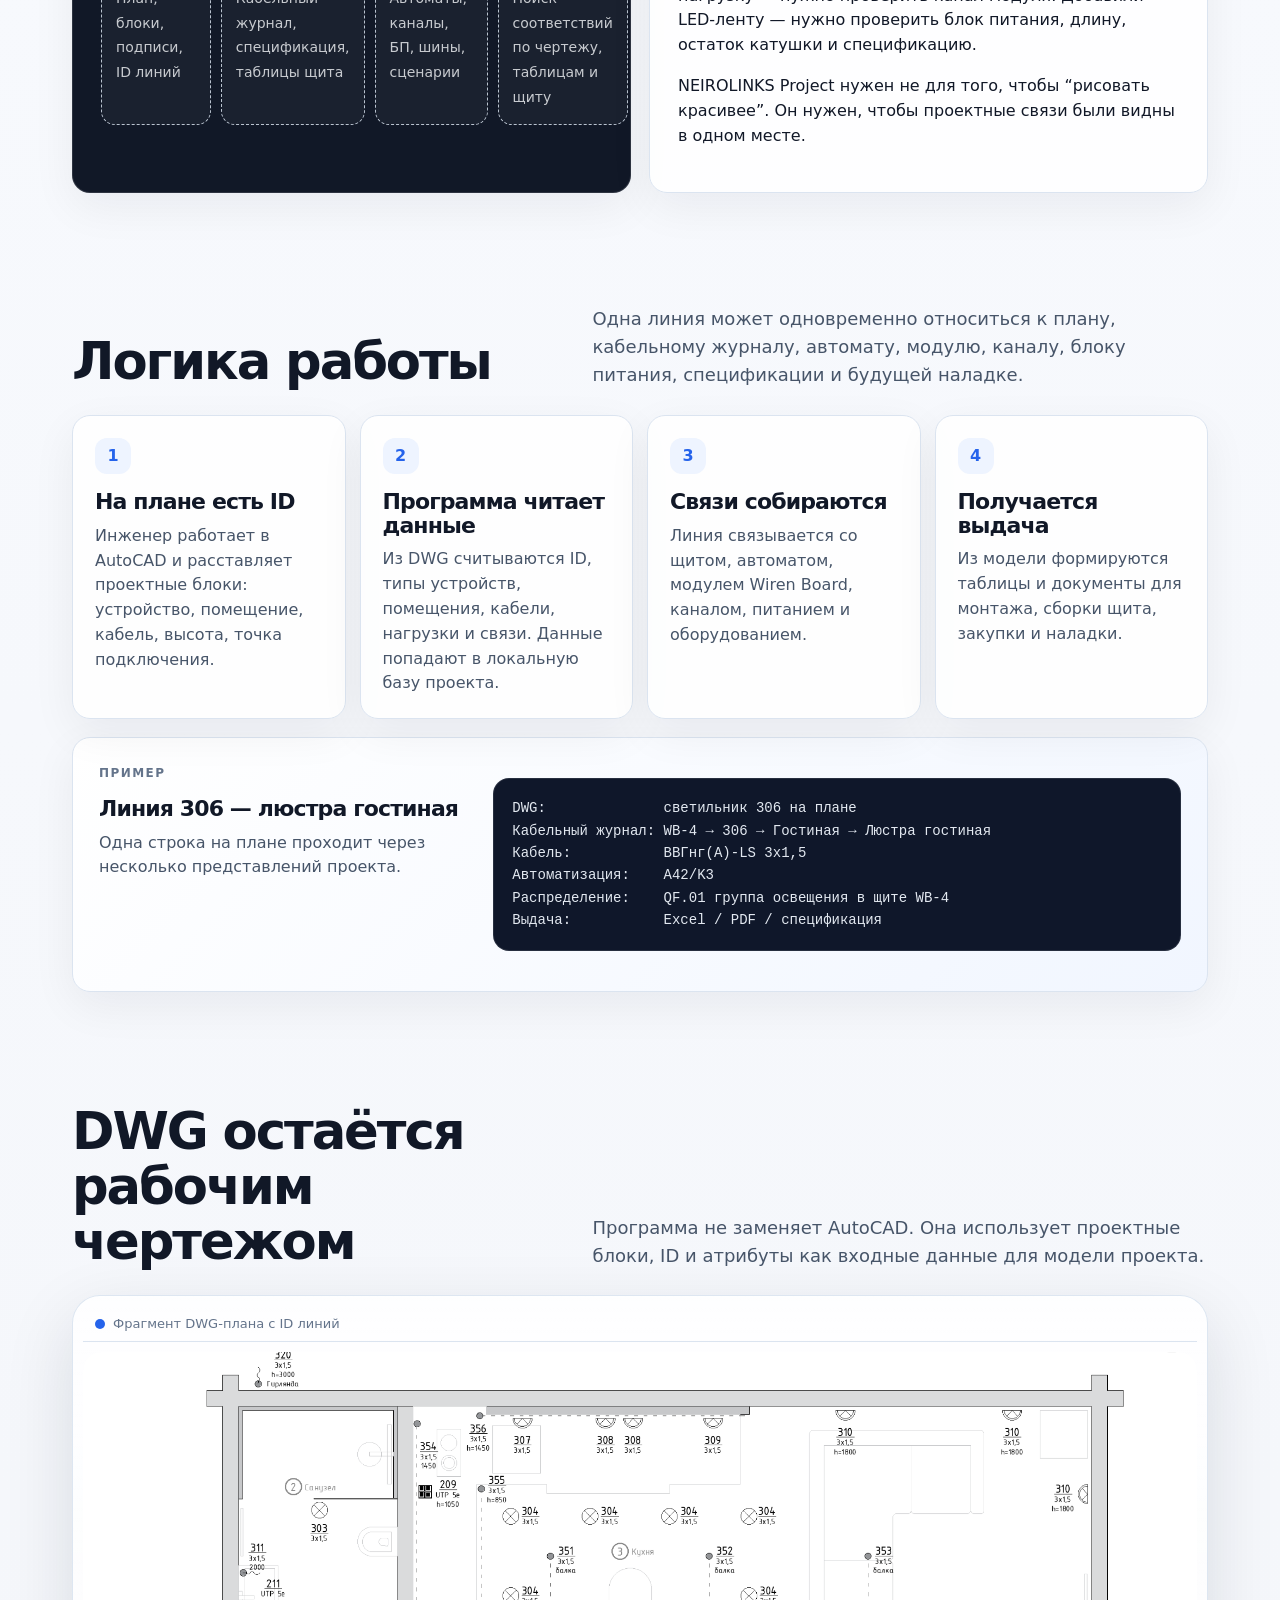
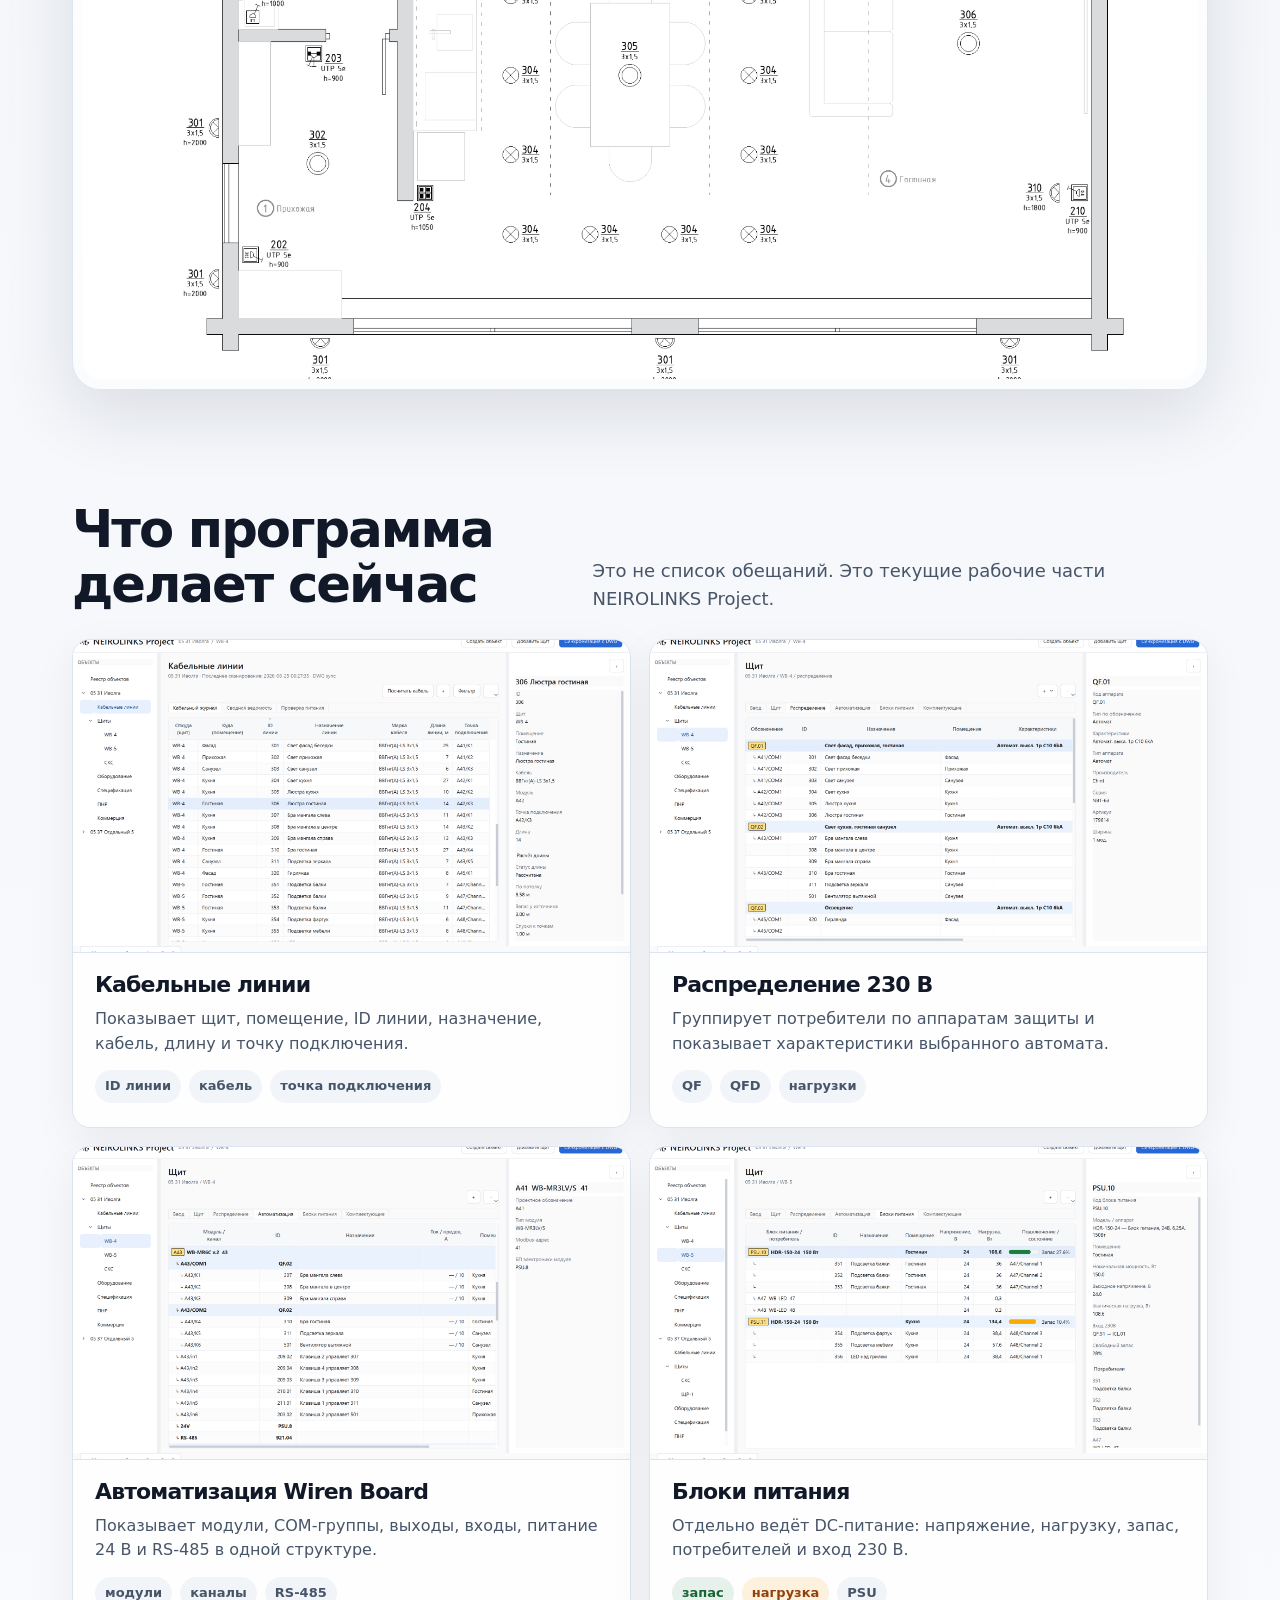
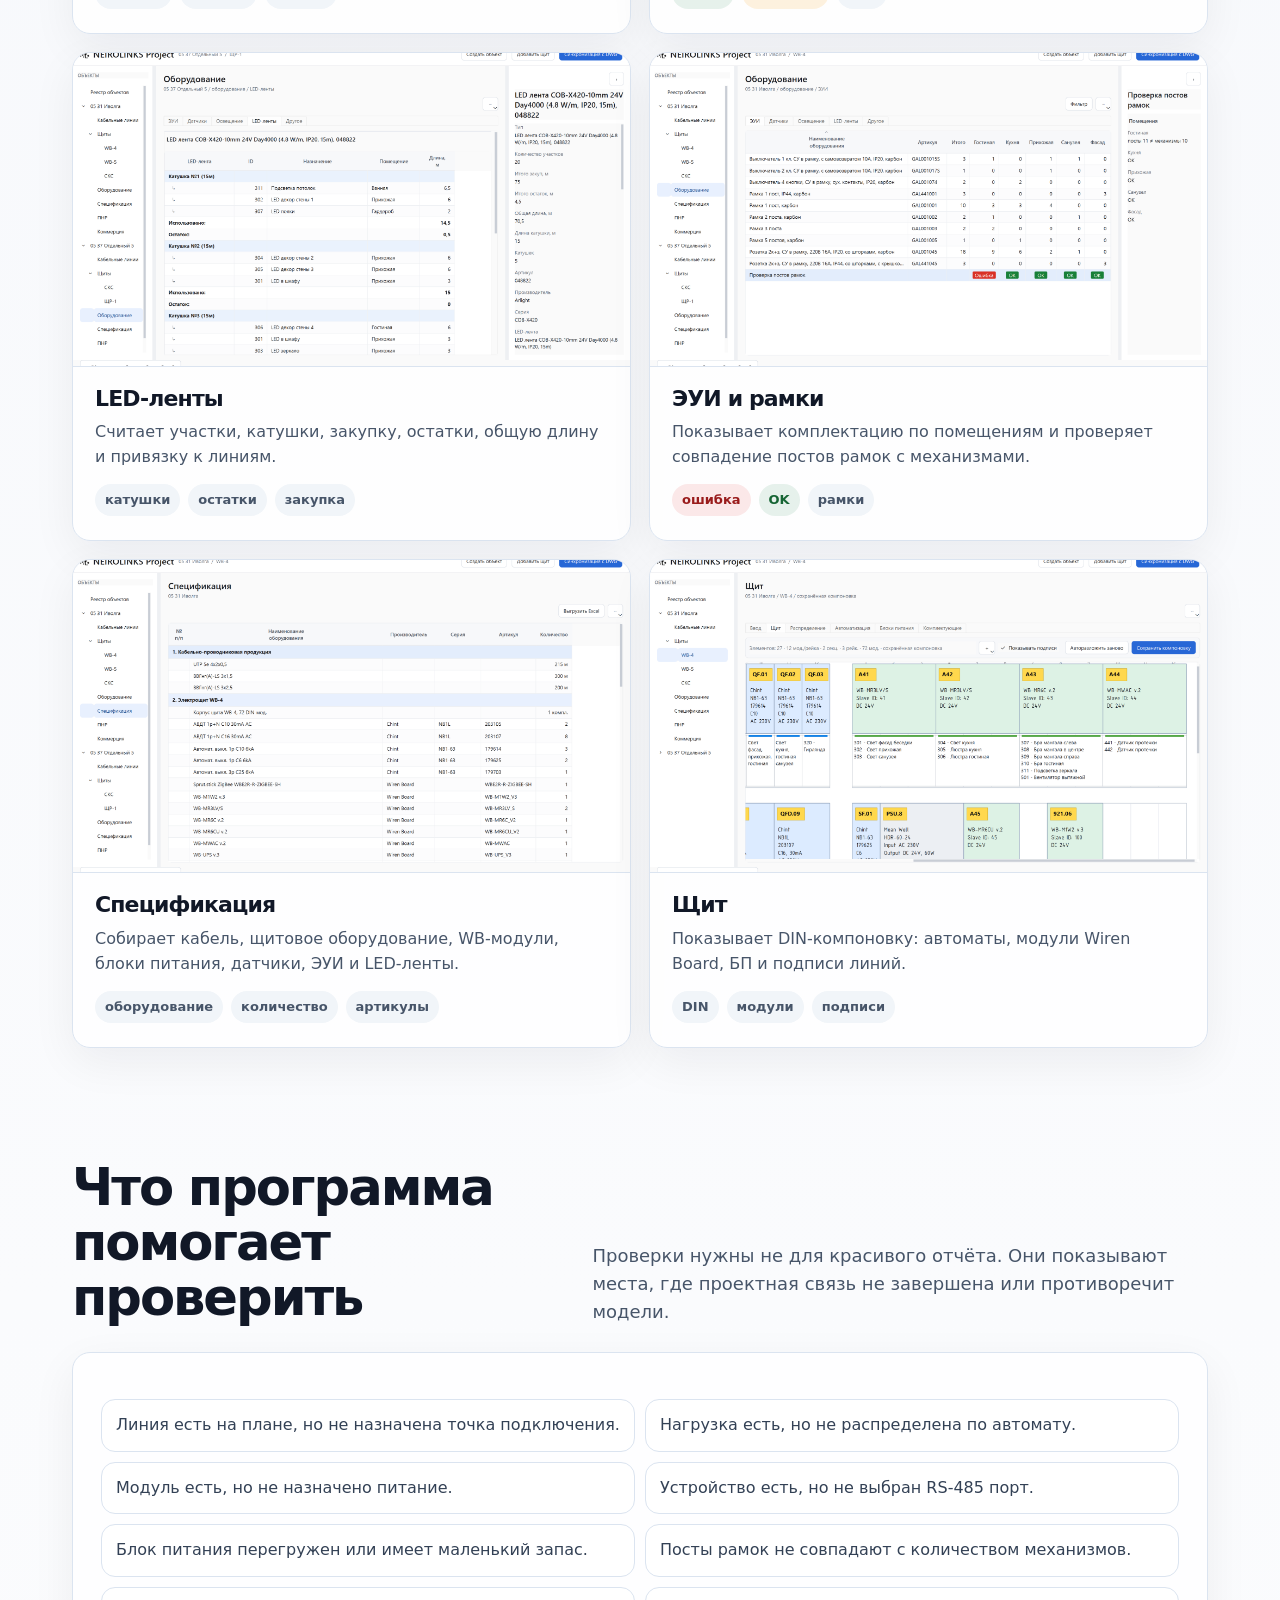
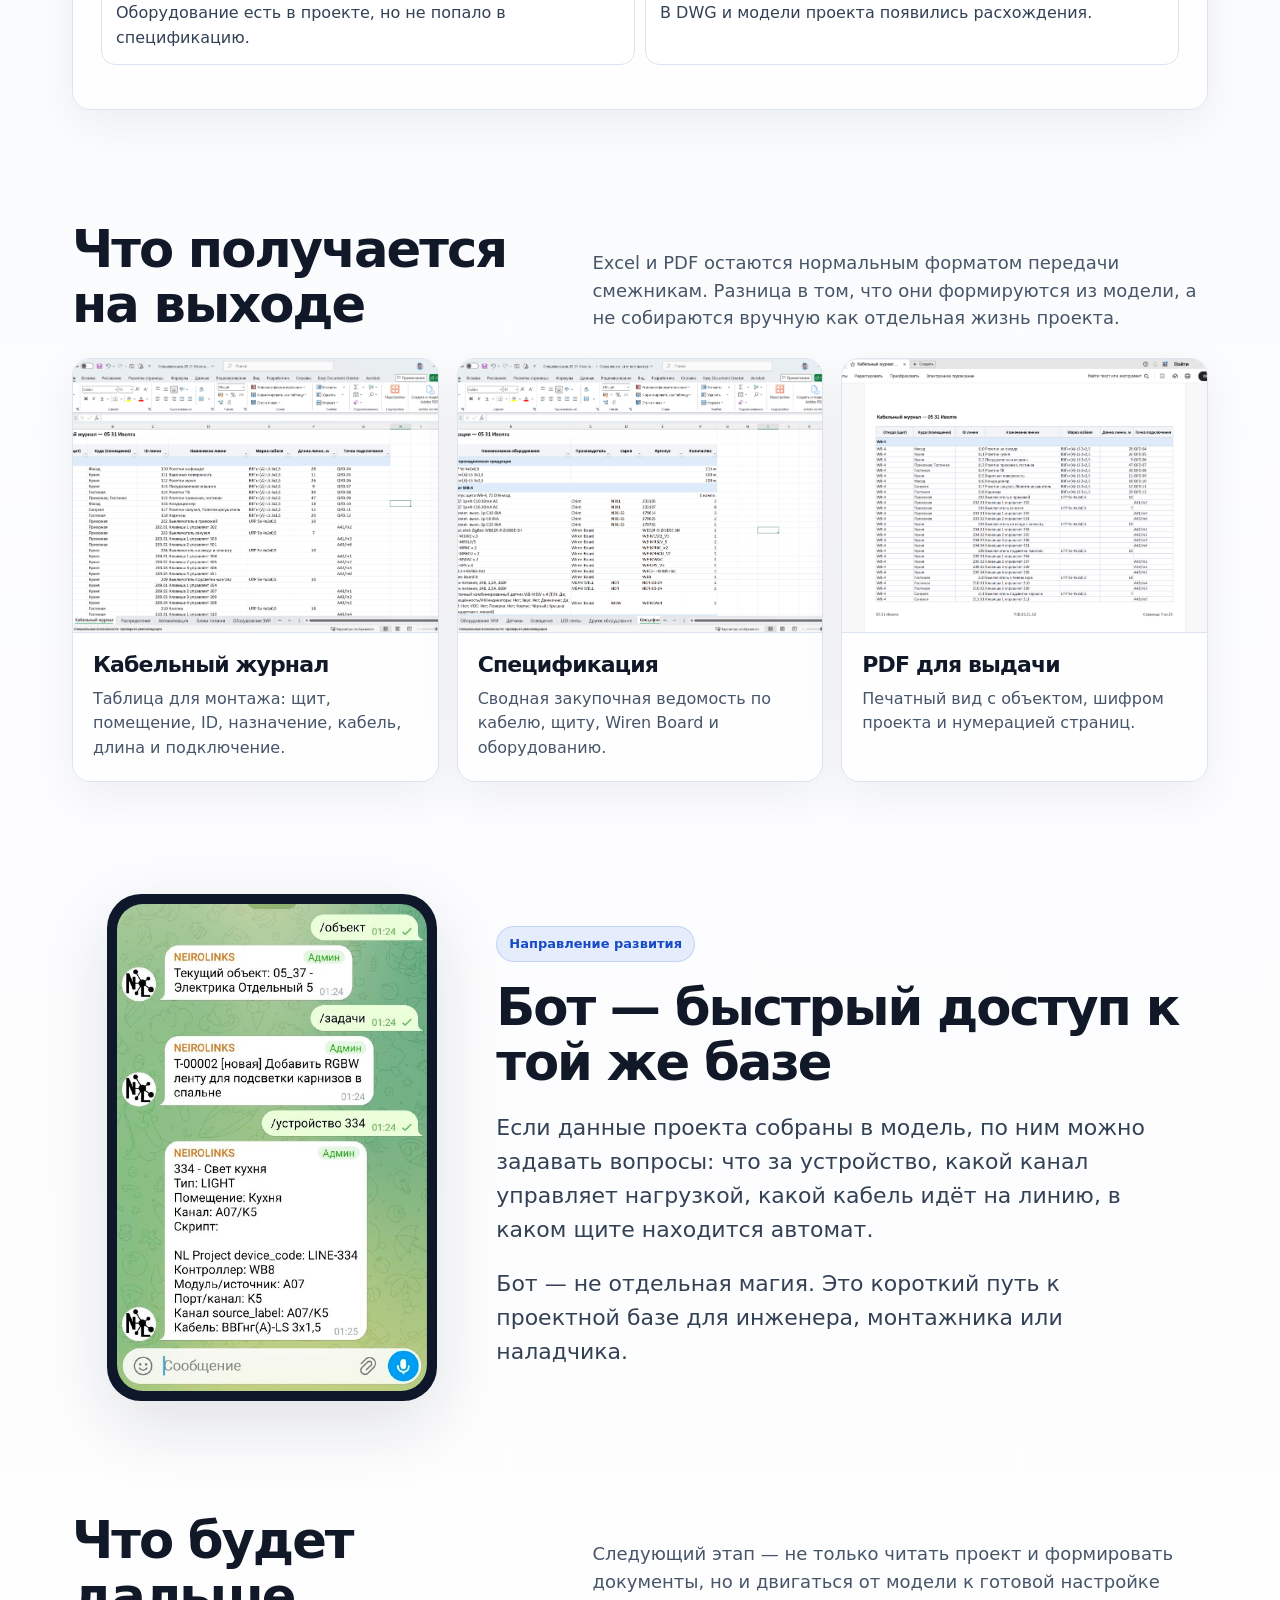
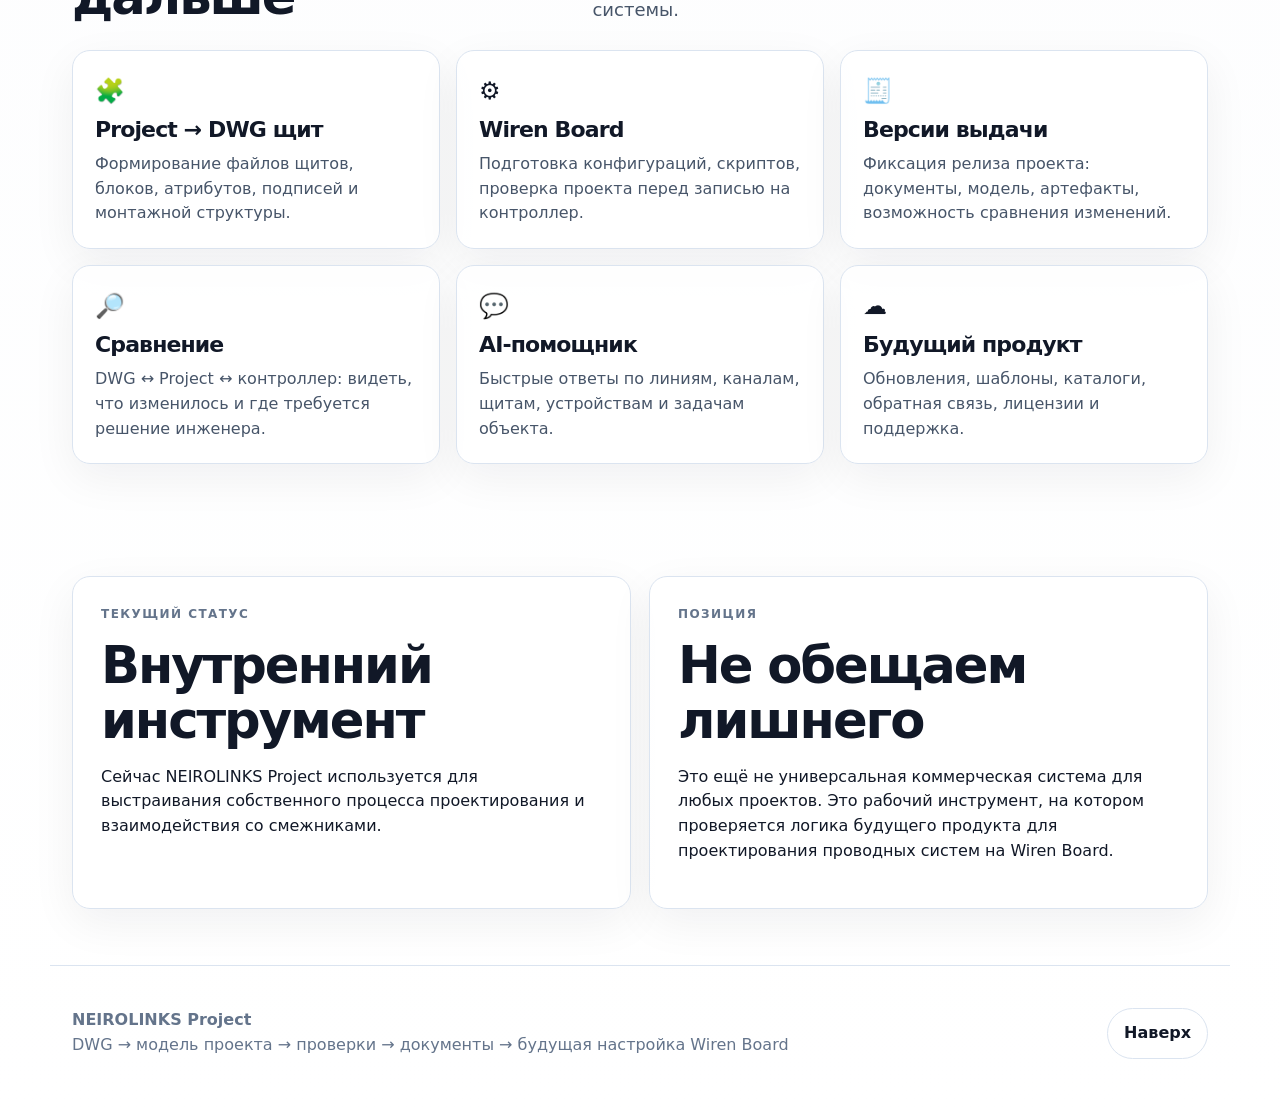
==== commit 5d1766e2: "Increase gap in navigation links and add margin-left" ====
--- a/nl-project/index.html
+++ b/nl-project/index.html
@@ -80,9 +80,10 @@
     .nav-links {
       display: flex;
       align-items: center;
-      gap: 18px;
+      gap: 24px;
       color: var(--muted);
       font-size: 18px;
+      margin-left: auto;
     }
 
     .nav-links a:hover { color: var(--blue); }
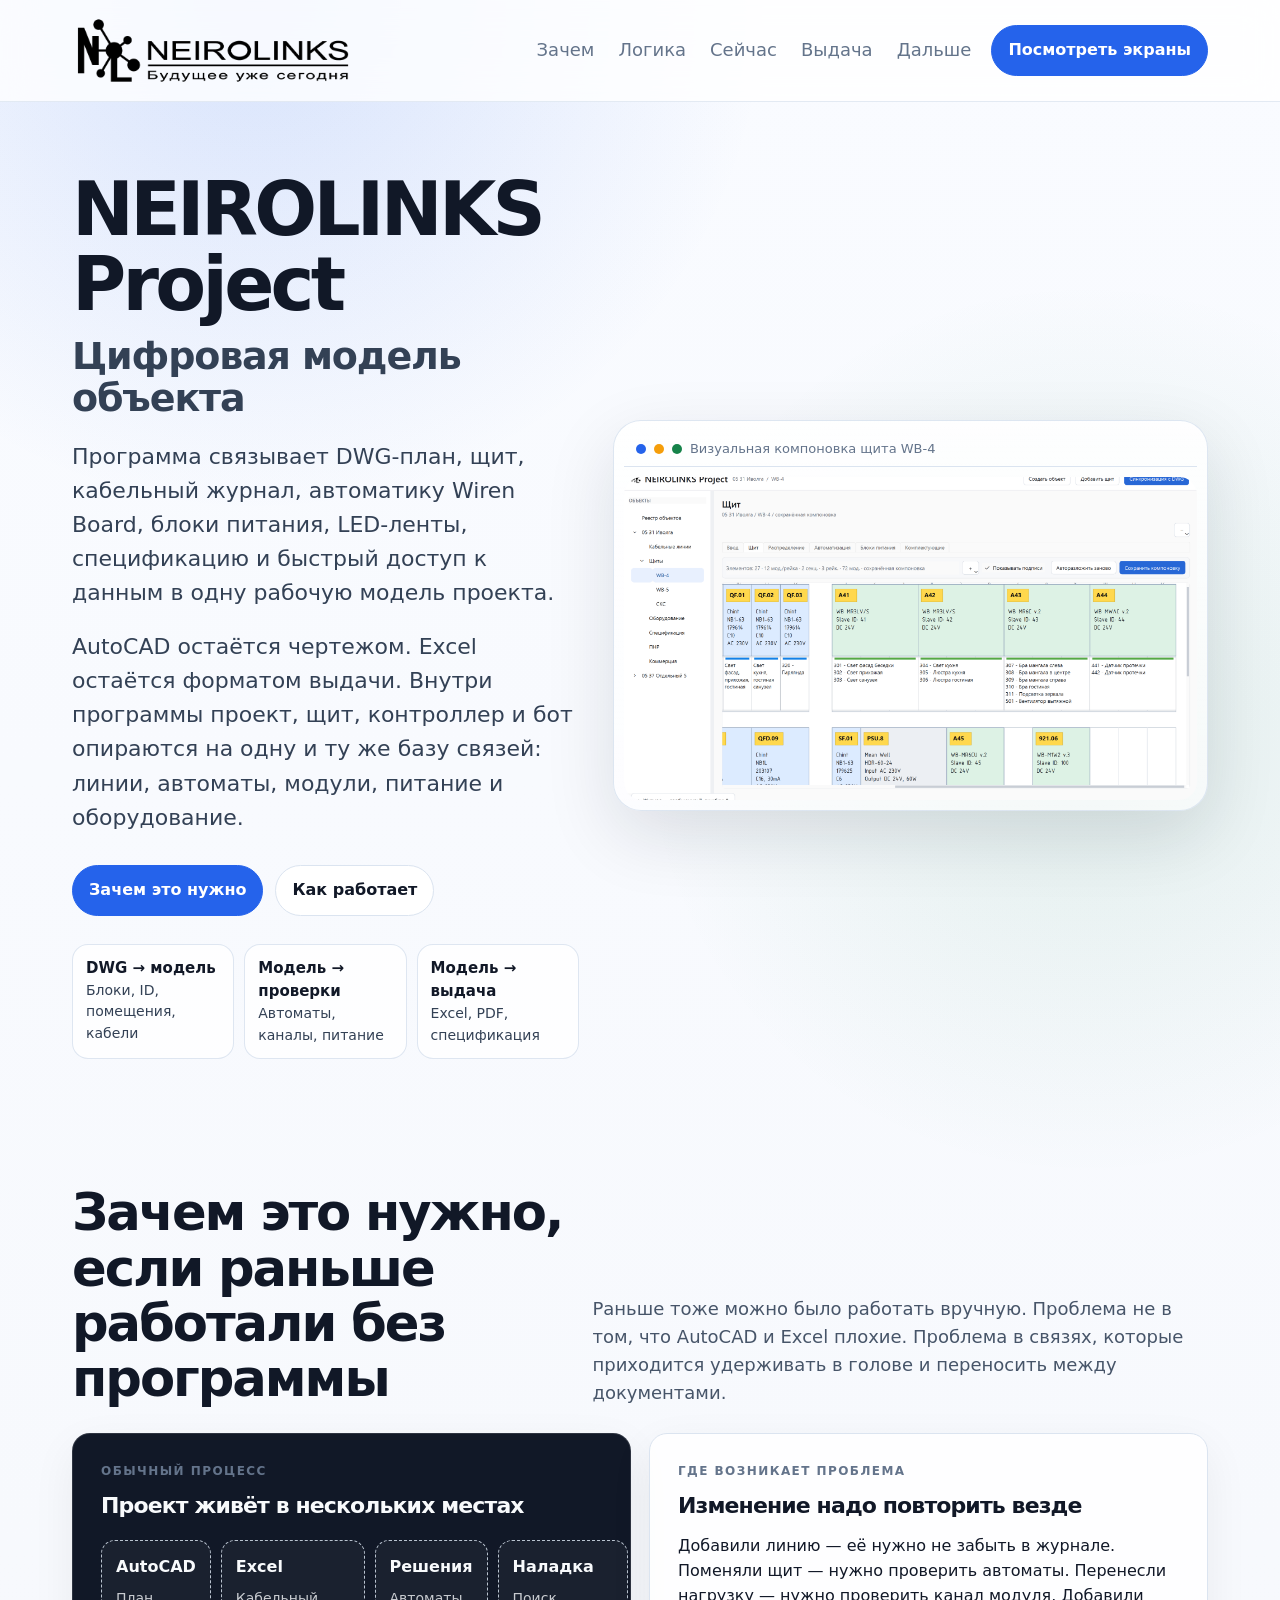
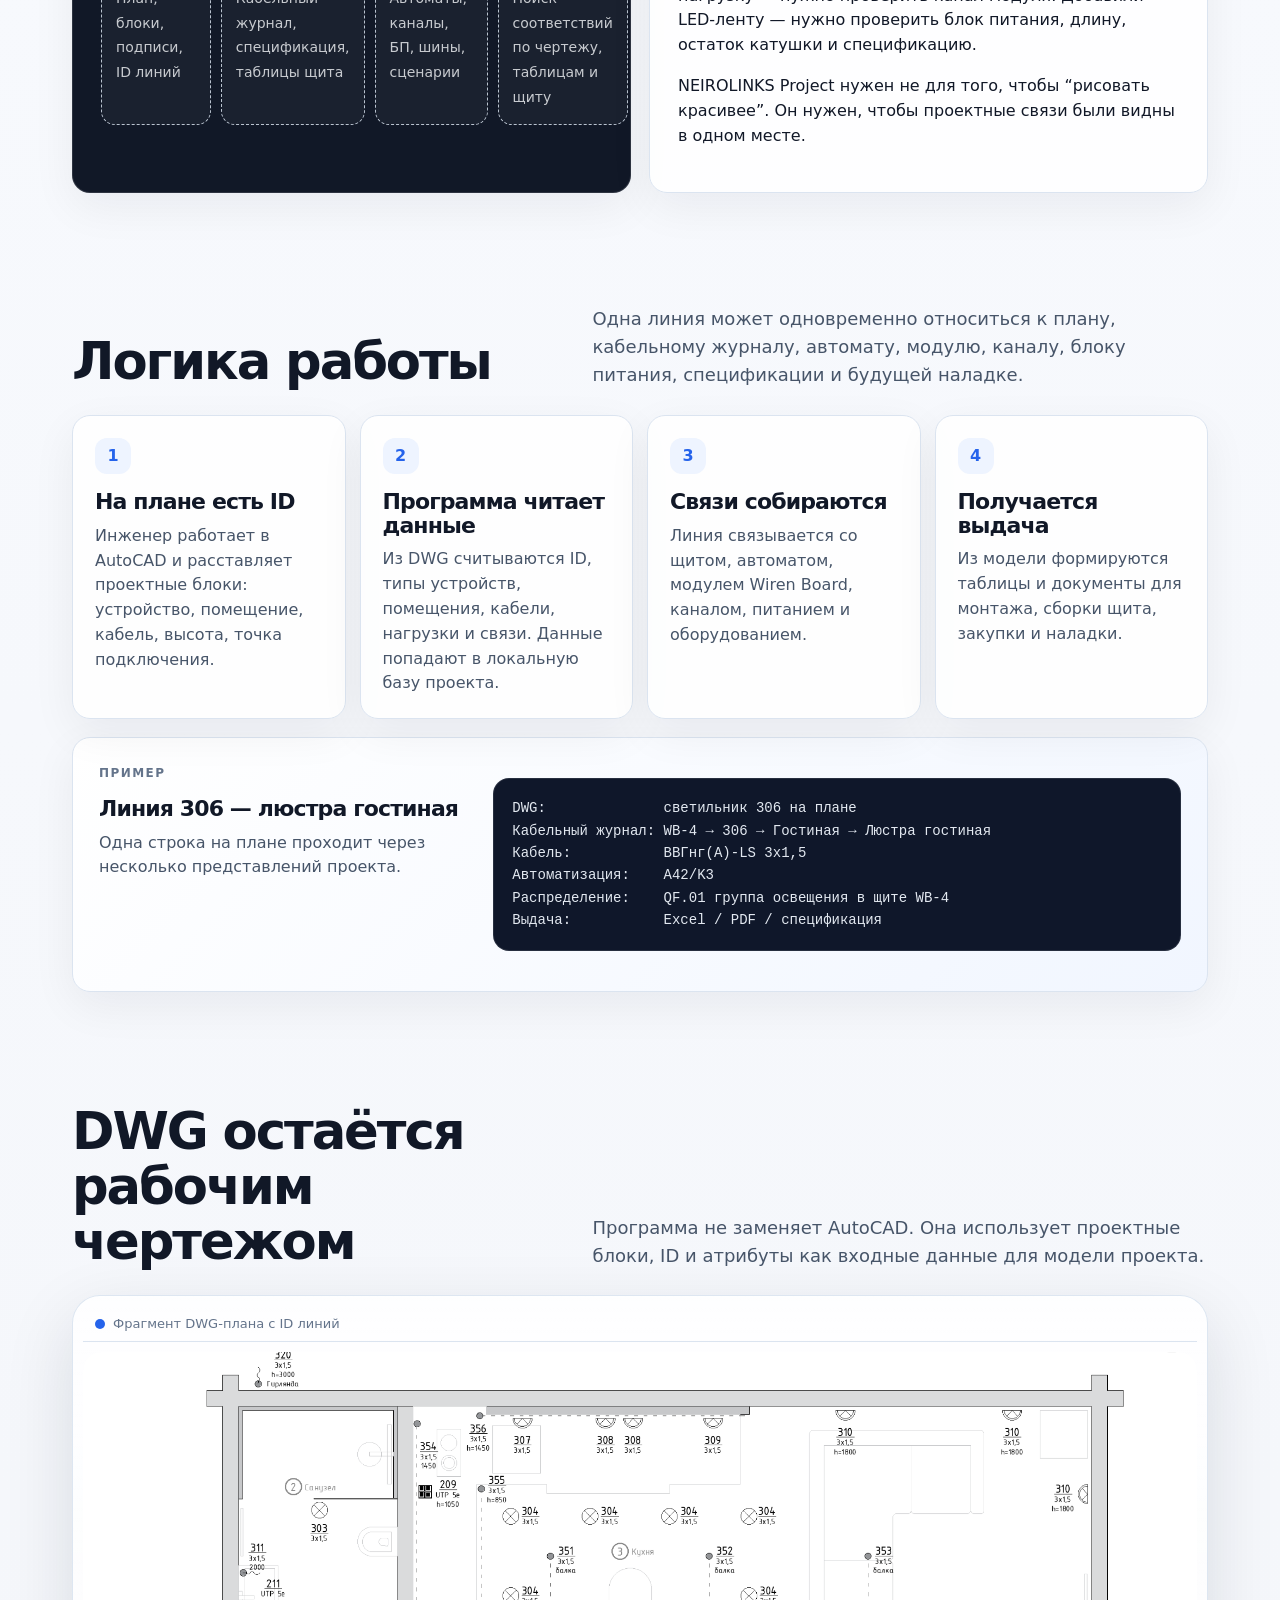
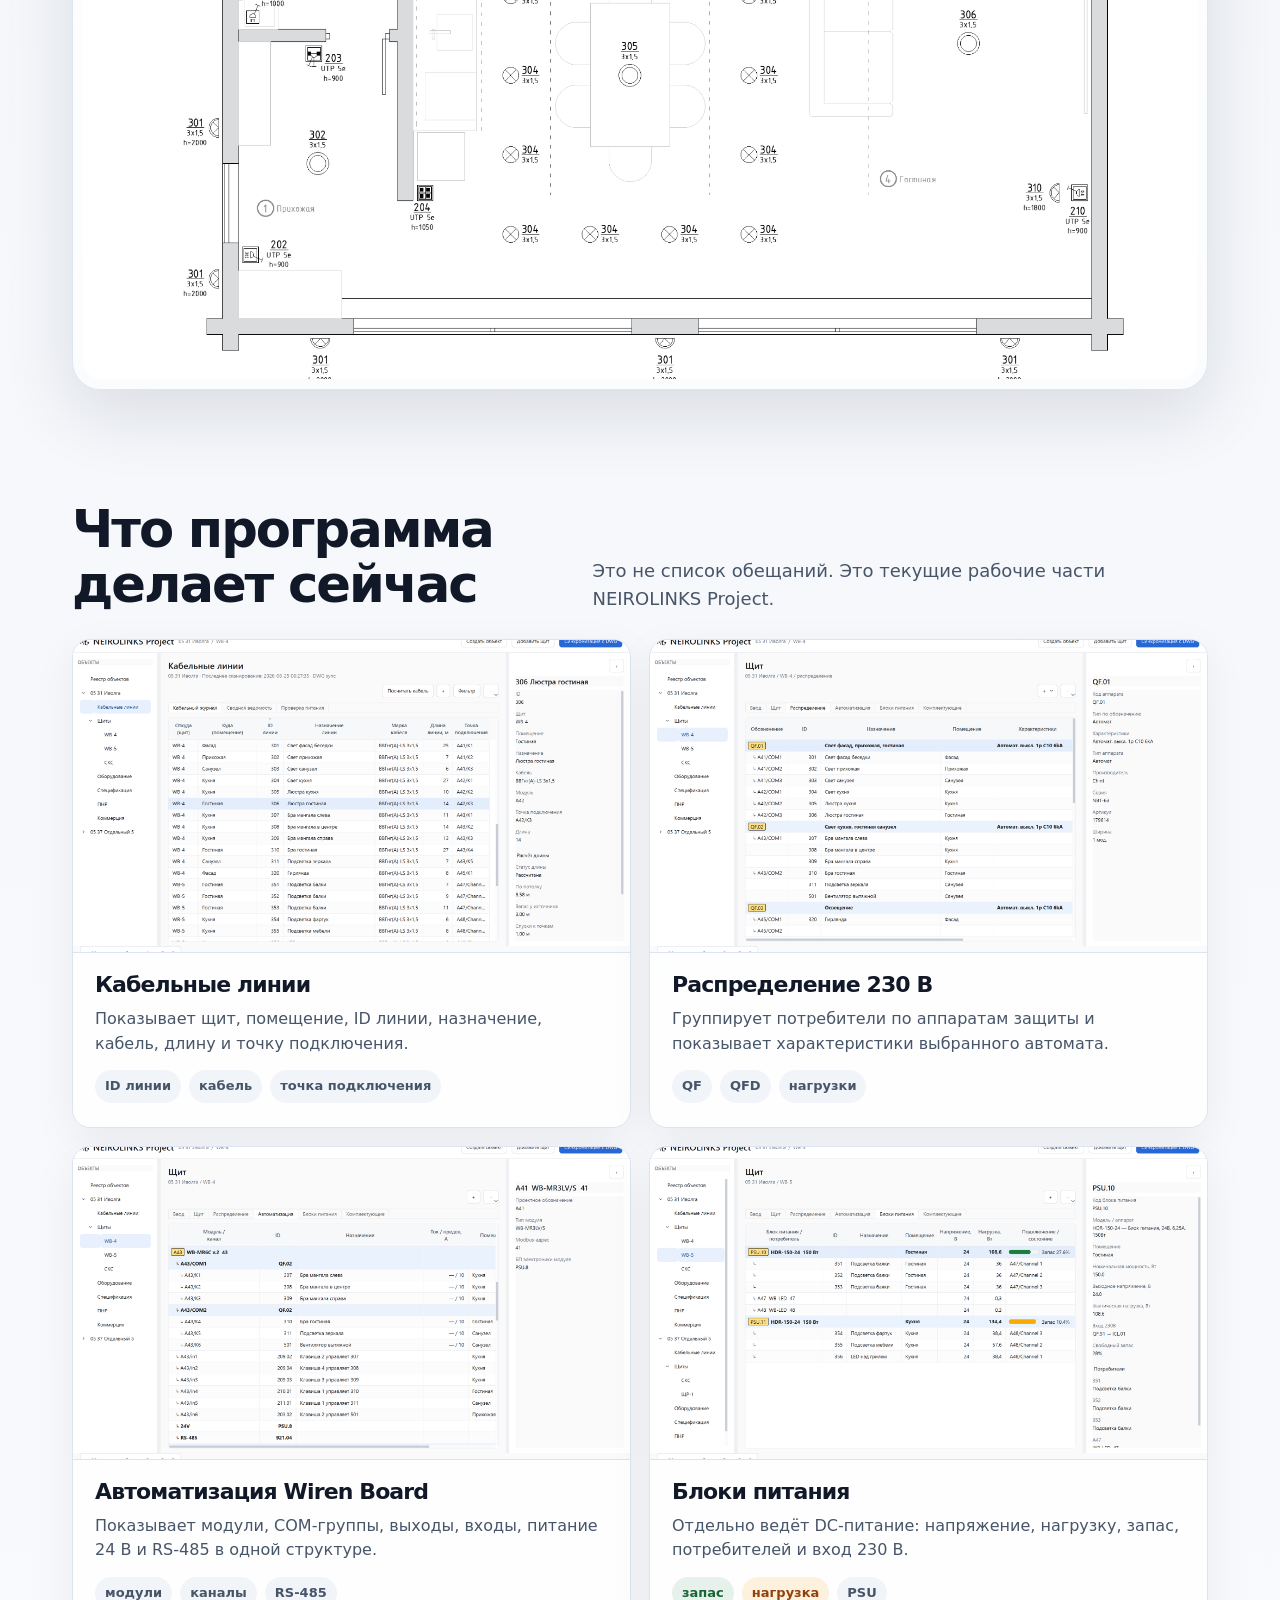
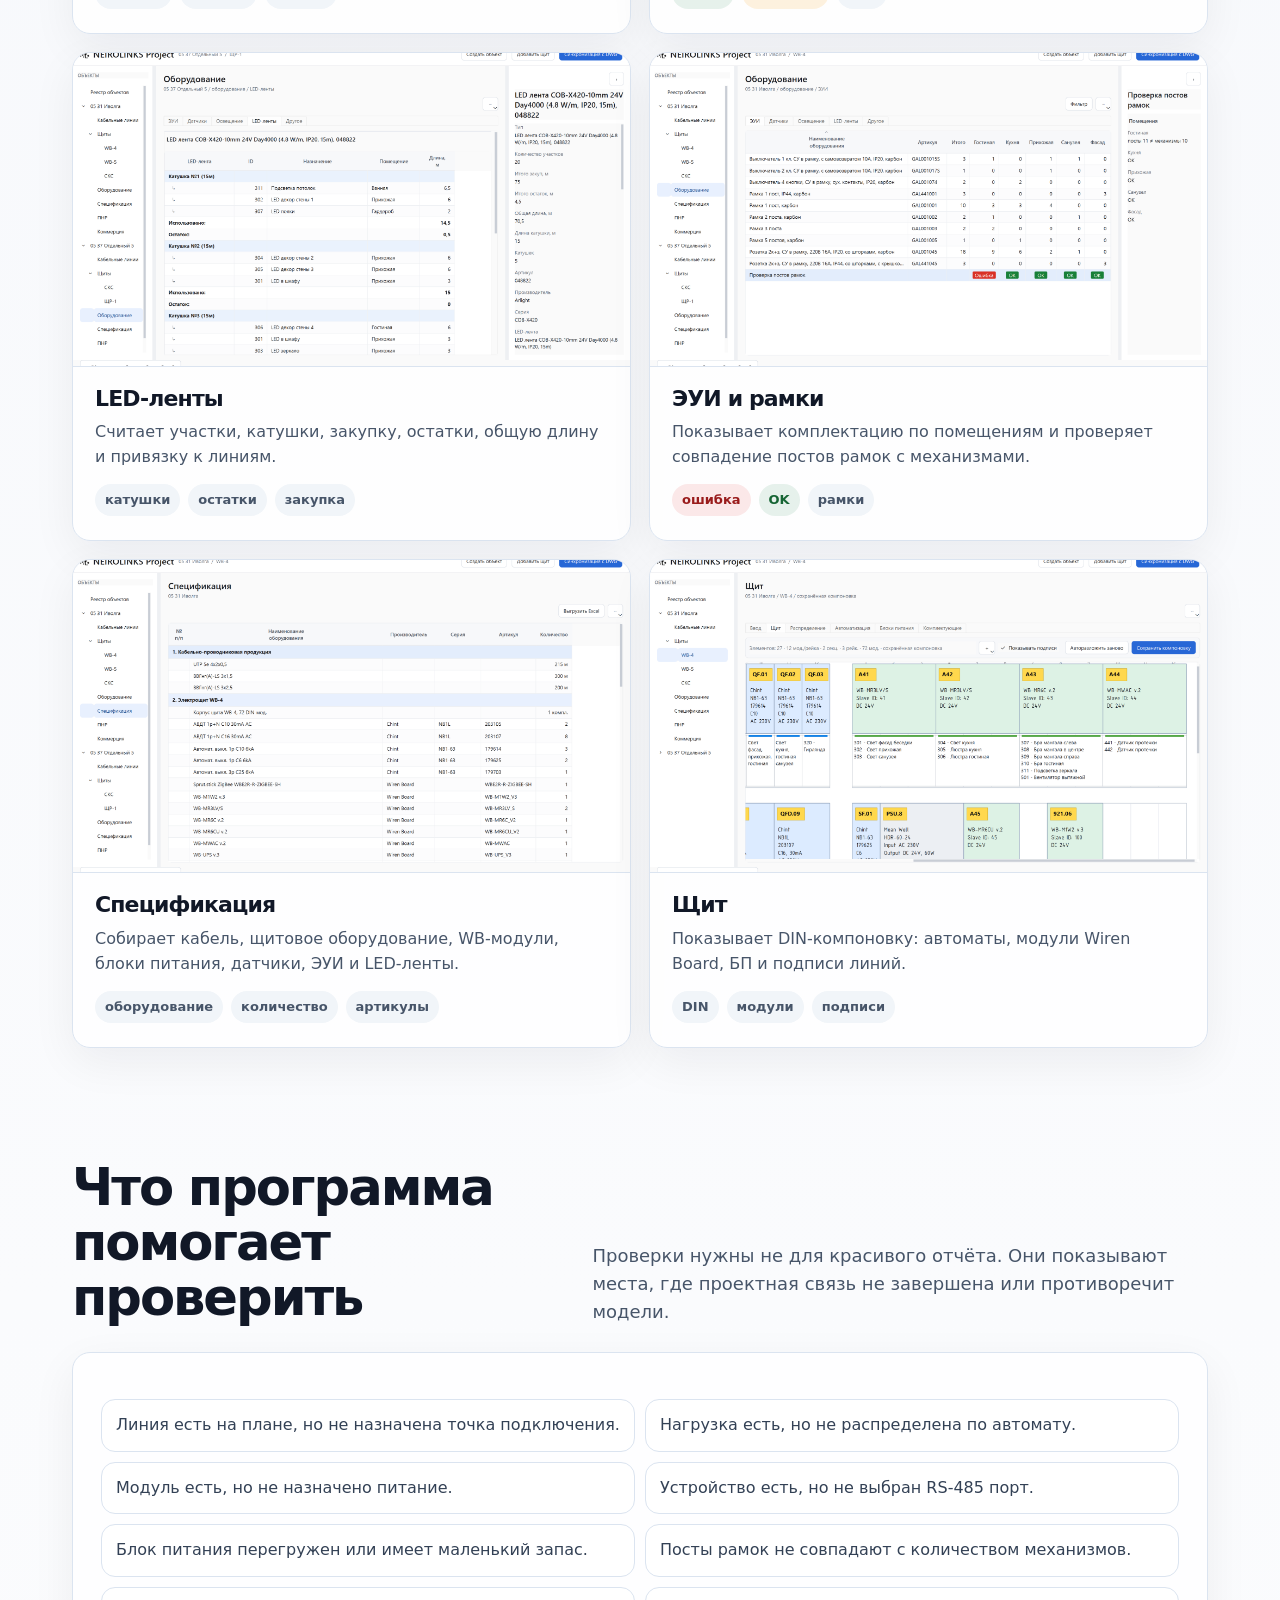
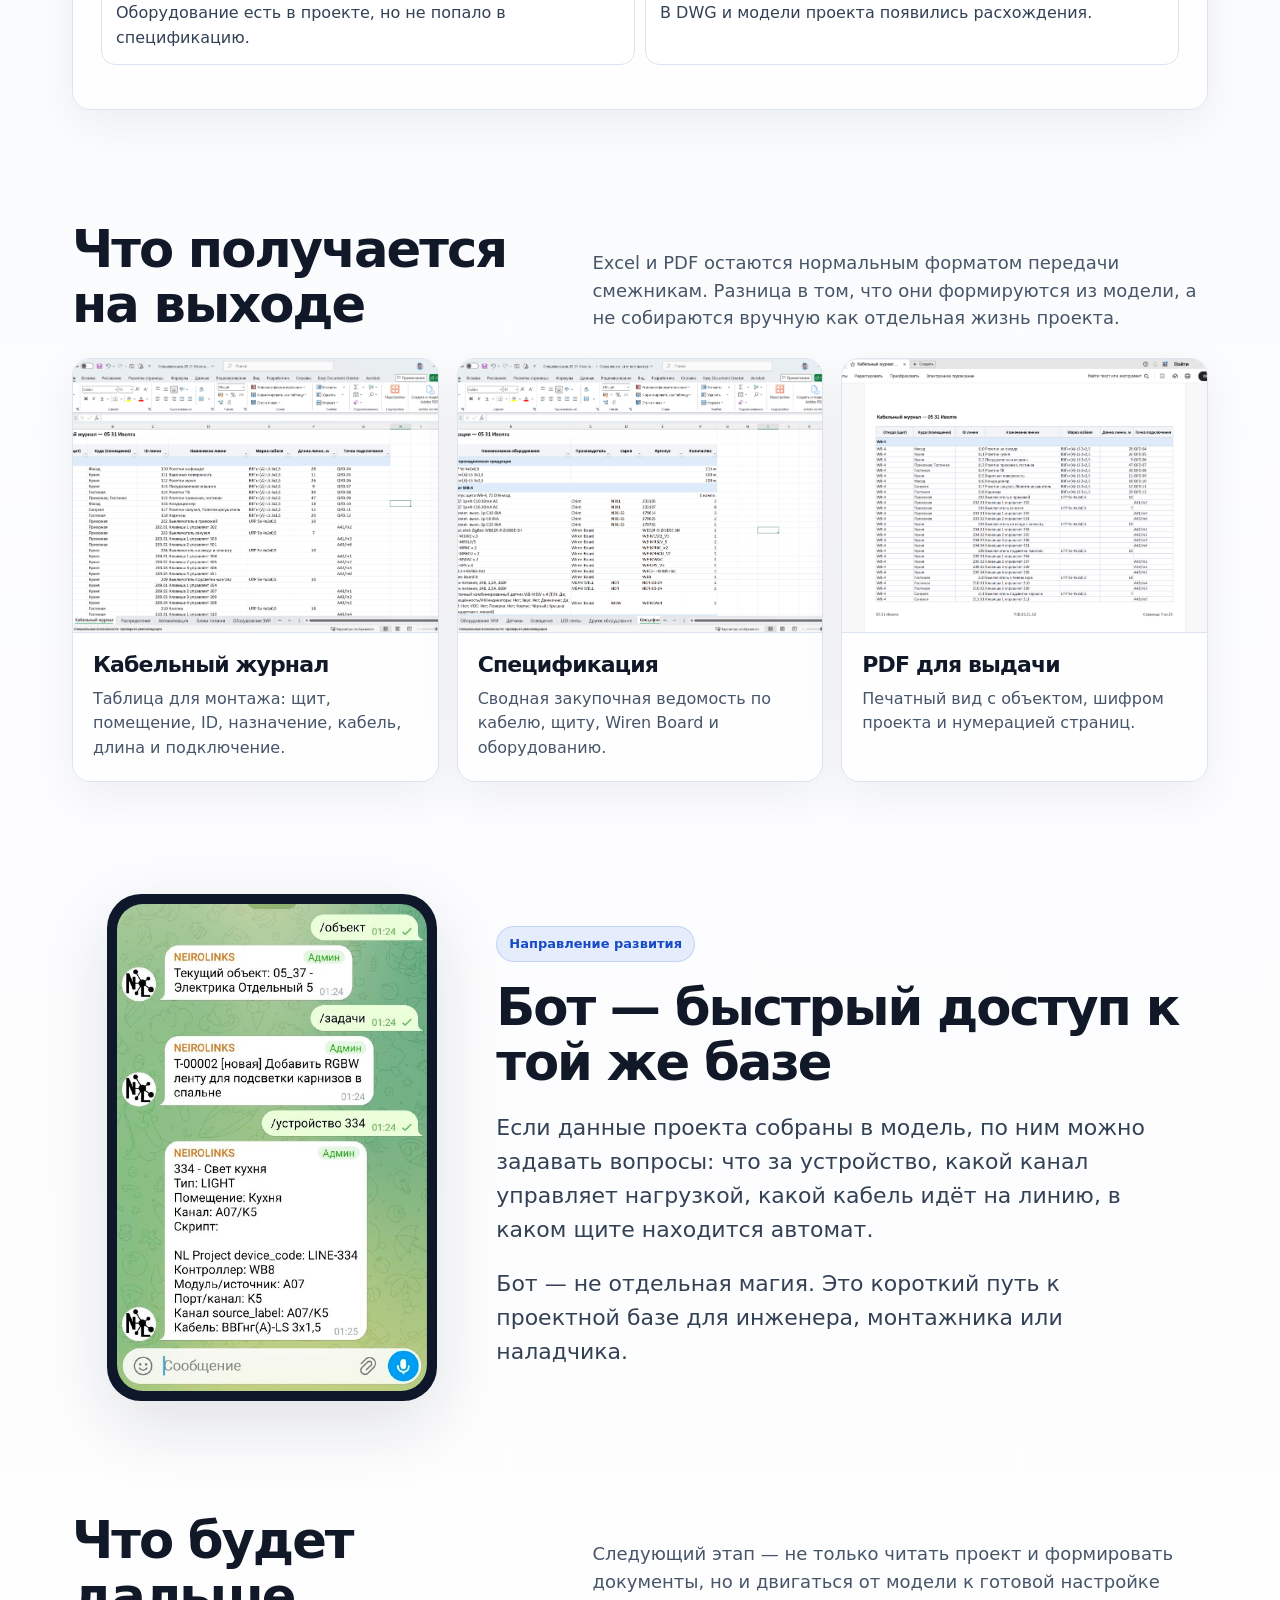
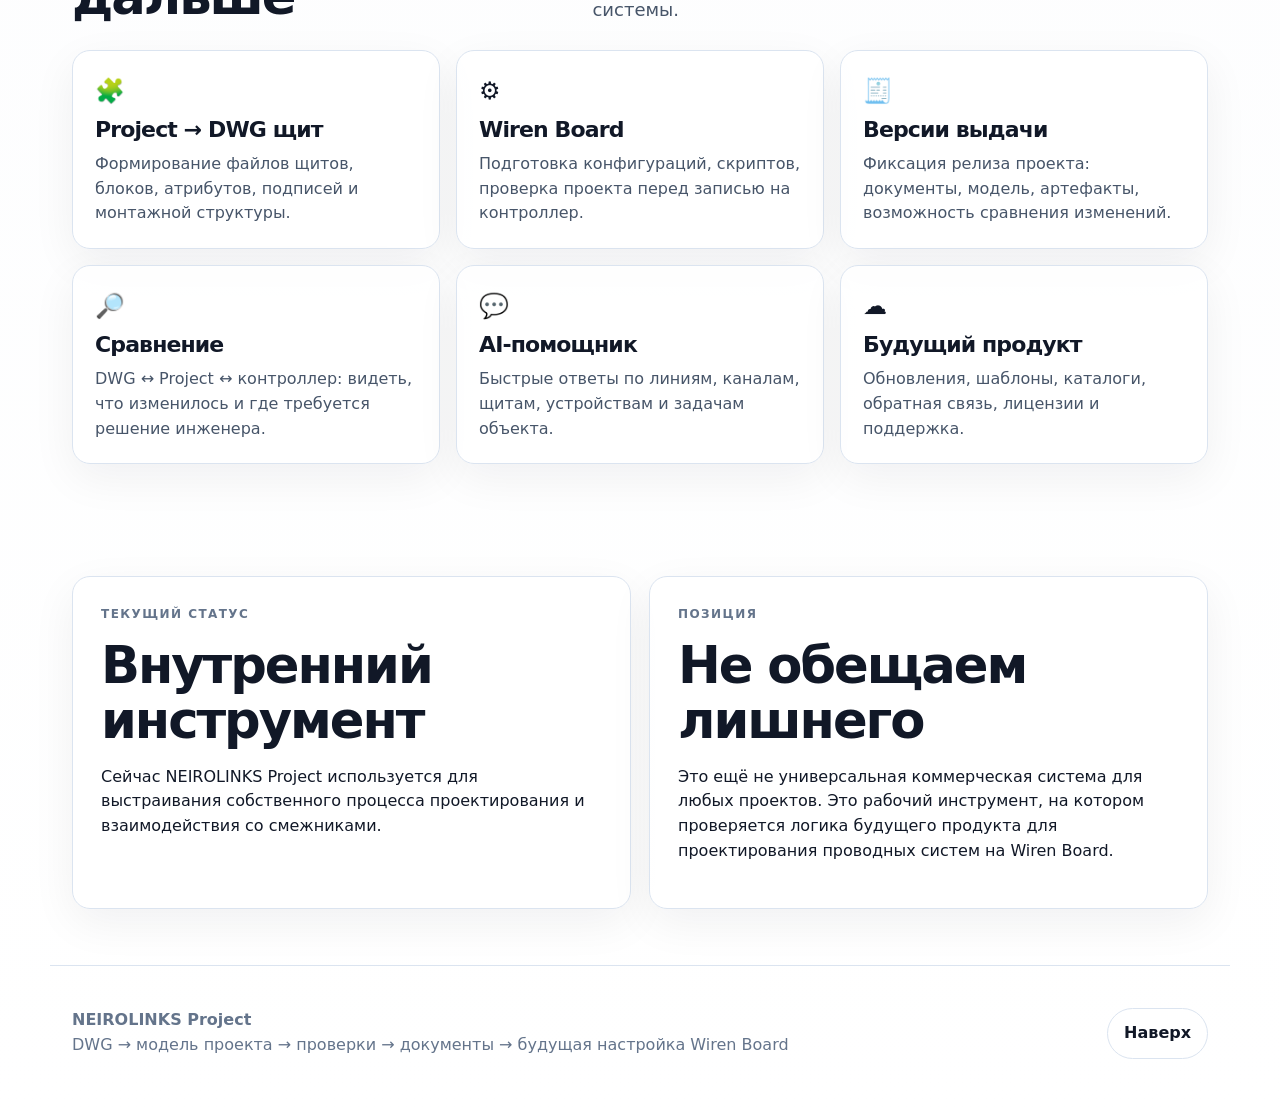
==== commit f9909715: "Refactor brand logo and text styles for responsiveness Updated responsive design for brand logo and " ====
--- a/nl-project/index.html
+++ b/nl-project/index.html
@@ -514,9 +514,7 @@
       .hero { padding-top: 42px; }
       .facts, .flow, .shots-grid, .check-list, .diagram, .roadmap { grid-template-columns: 1fr; }
       .hero-actions .btn { width: 100%; }
-      .brand-mark { width: 42px; height: 42px; padding: 5px; }
-      .brand-name { font-size: 17px; }
-      .brand-tagline { font-size: 10px; }
+      .brand-logo-full { width: clamp(170px, 48vw, 230px); }
       .topbar .btn { width: auto; padding: 10px 16px; white-space: nowrap; }
       .hero-product { font-size: clamp(40px, 12vw, 58px); }
       .hero-title { font-size: 26px; }
@@ -526,8 +524,7 @@
     @media (max-width: 540px) {
       .nav { padding: 12px 14px; gap: 10px; }
       .brand-copy { min-width: 0; }
-      .brand-name { font-size: 15px; }
-      .brand-tagline { display: none; }
+      .brand-logo-full { width: 170px; }
       .topbar .btn { padding: 10px 14px; font-size: 13px; }
       .hero { gap: 24px; }
     }
@@ -562,7 +559,7 @@
         <h1 id="hero-title" class="hero-title">Цифровая модель объекта</h1>
         <p class="hero-text">
           Программа связывает DWG-план, щит, кабельный журнал, автоматику Wiren Board,
-          блоки питания, LED-ленты, спецификацию и будущий быстрый доступ к данным в одну рабочую модель проекта.
+          блоки питания, LED-ленты, спецификацию и быстрый доступ к данным в одну рабочую модель проекта.
         </p>
         <p class="hero-text">
           AutoCAD остаётся чертежом. Excel остаётся форматом выдачи. Внутри программы проект, щит,
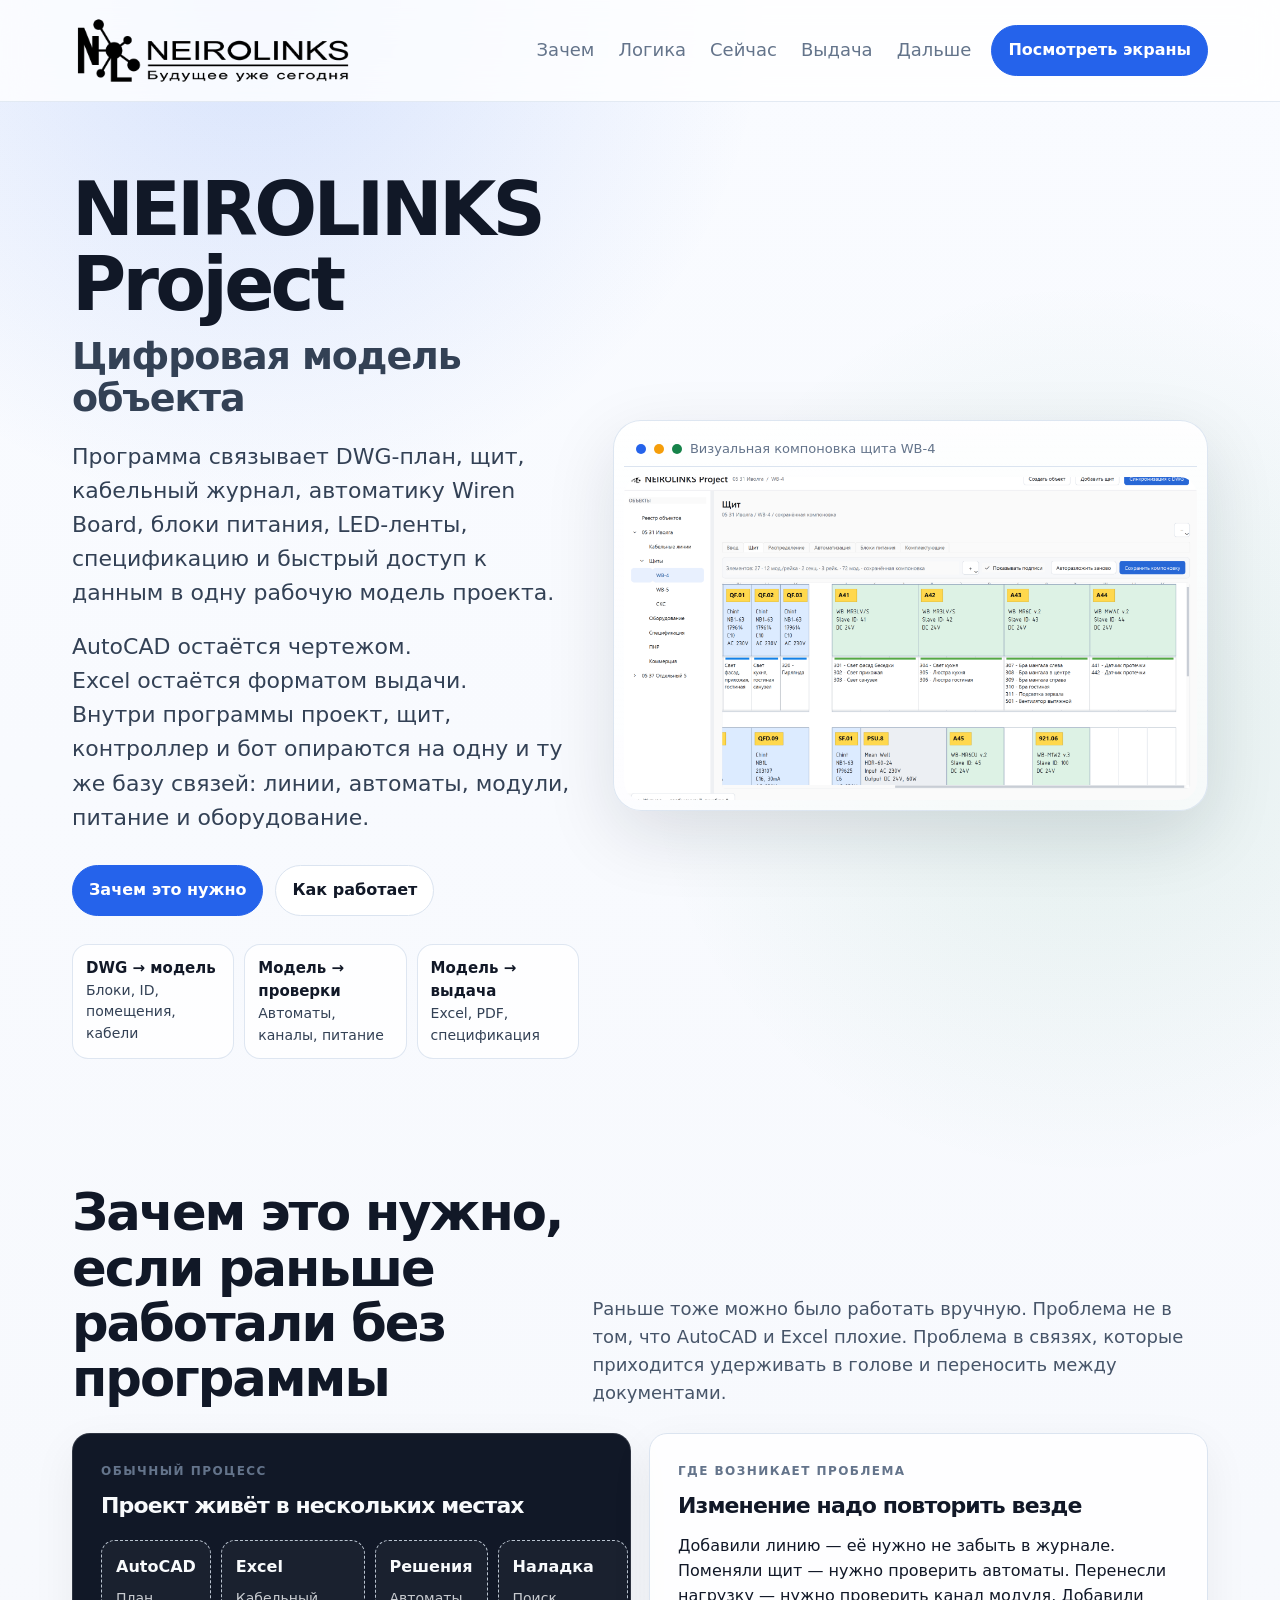
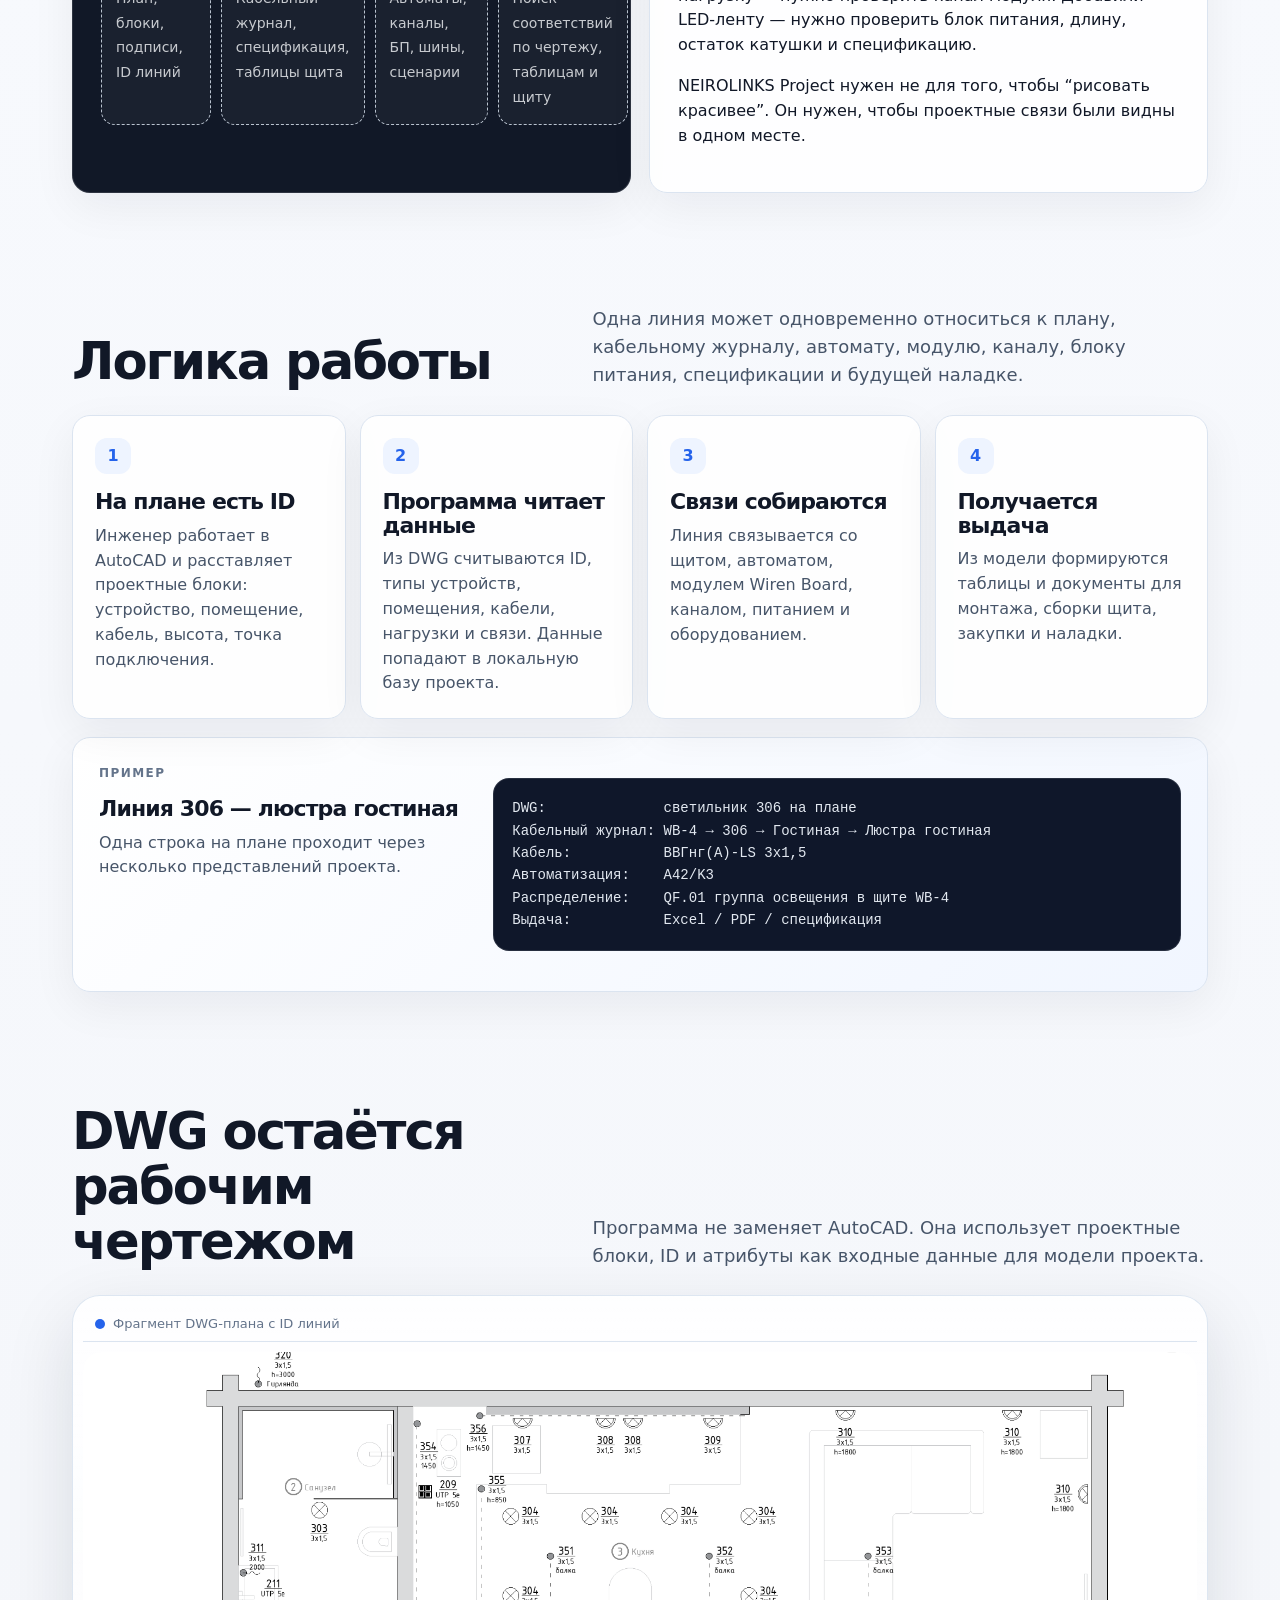
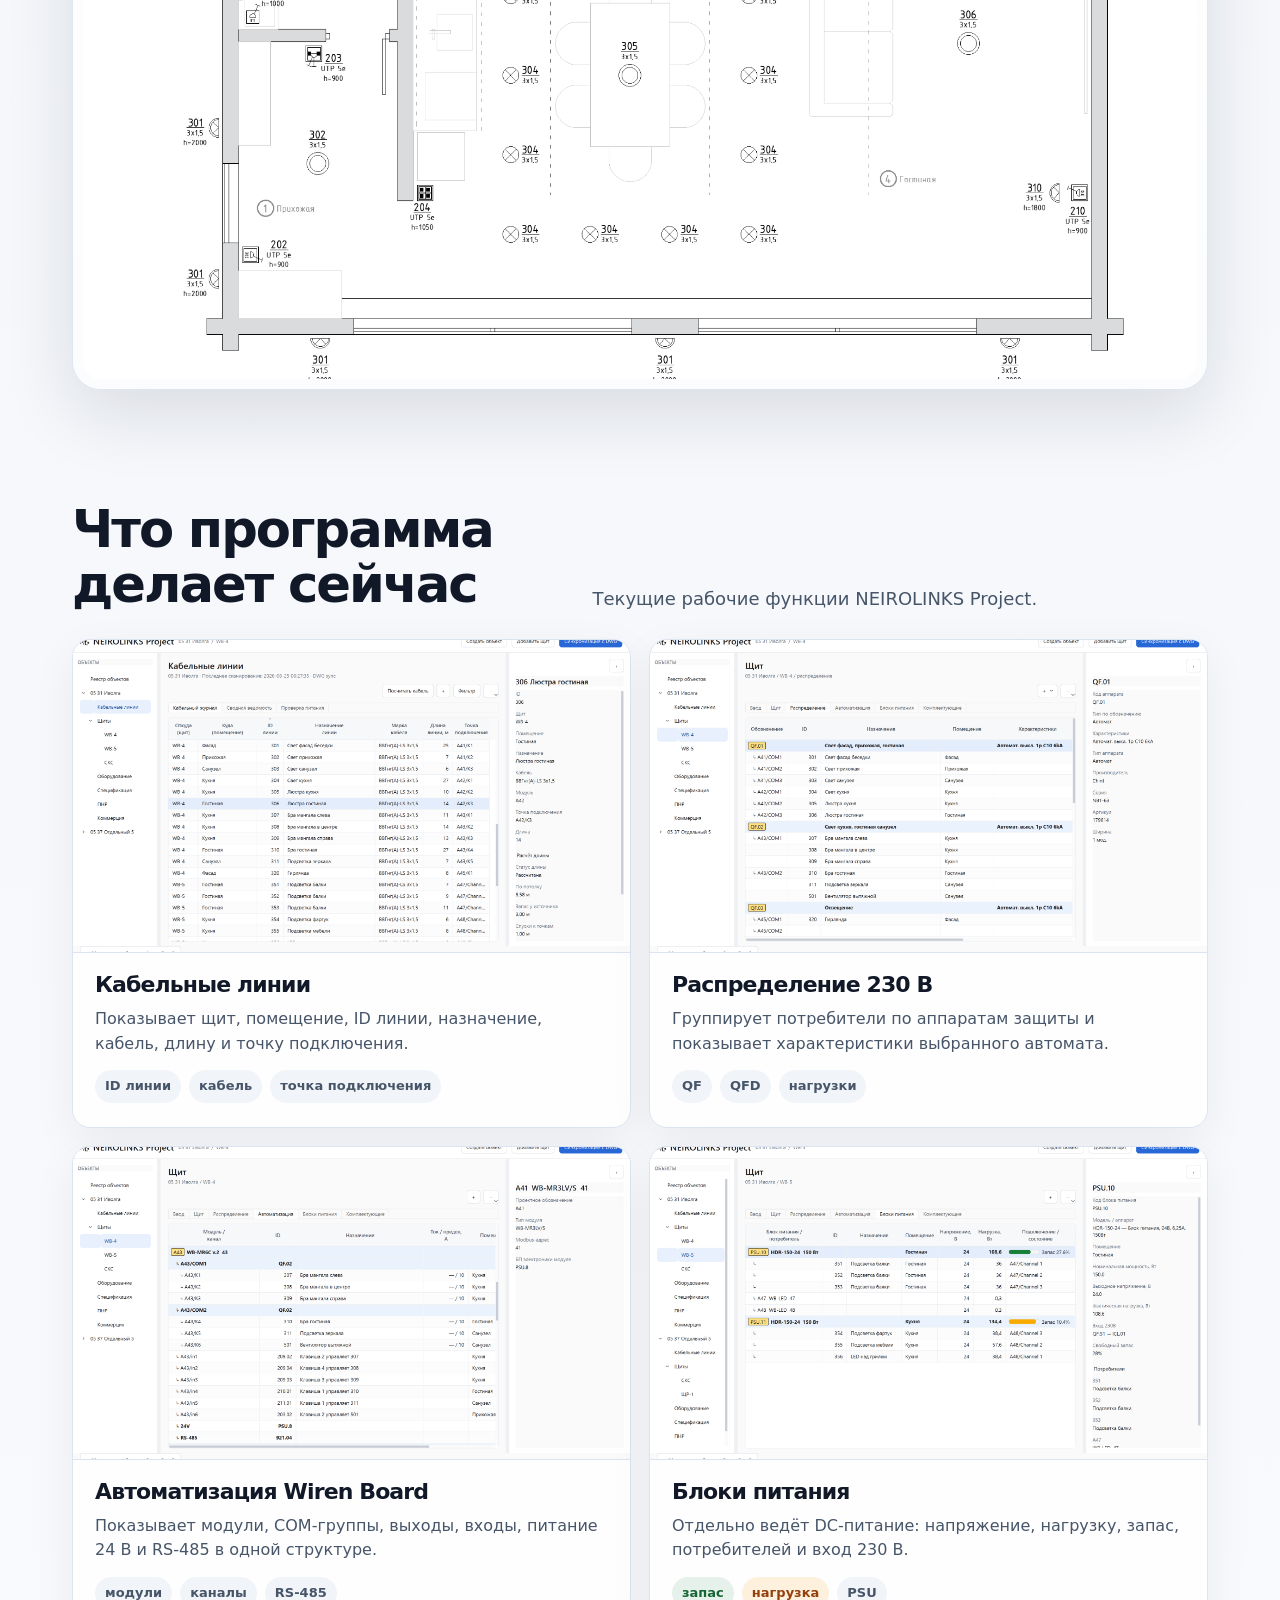
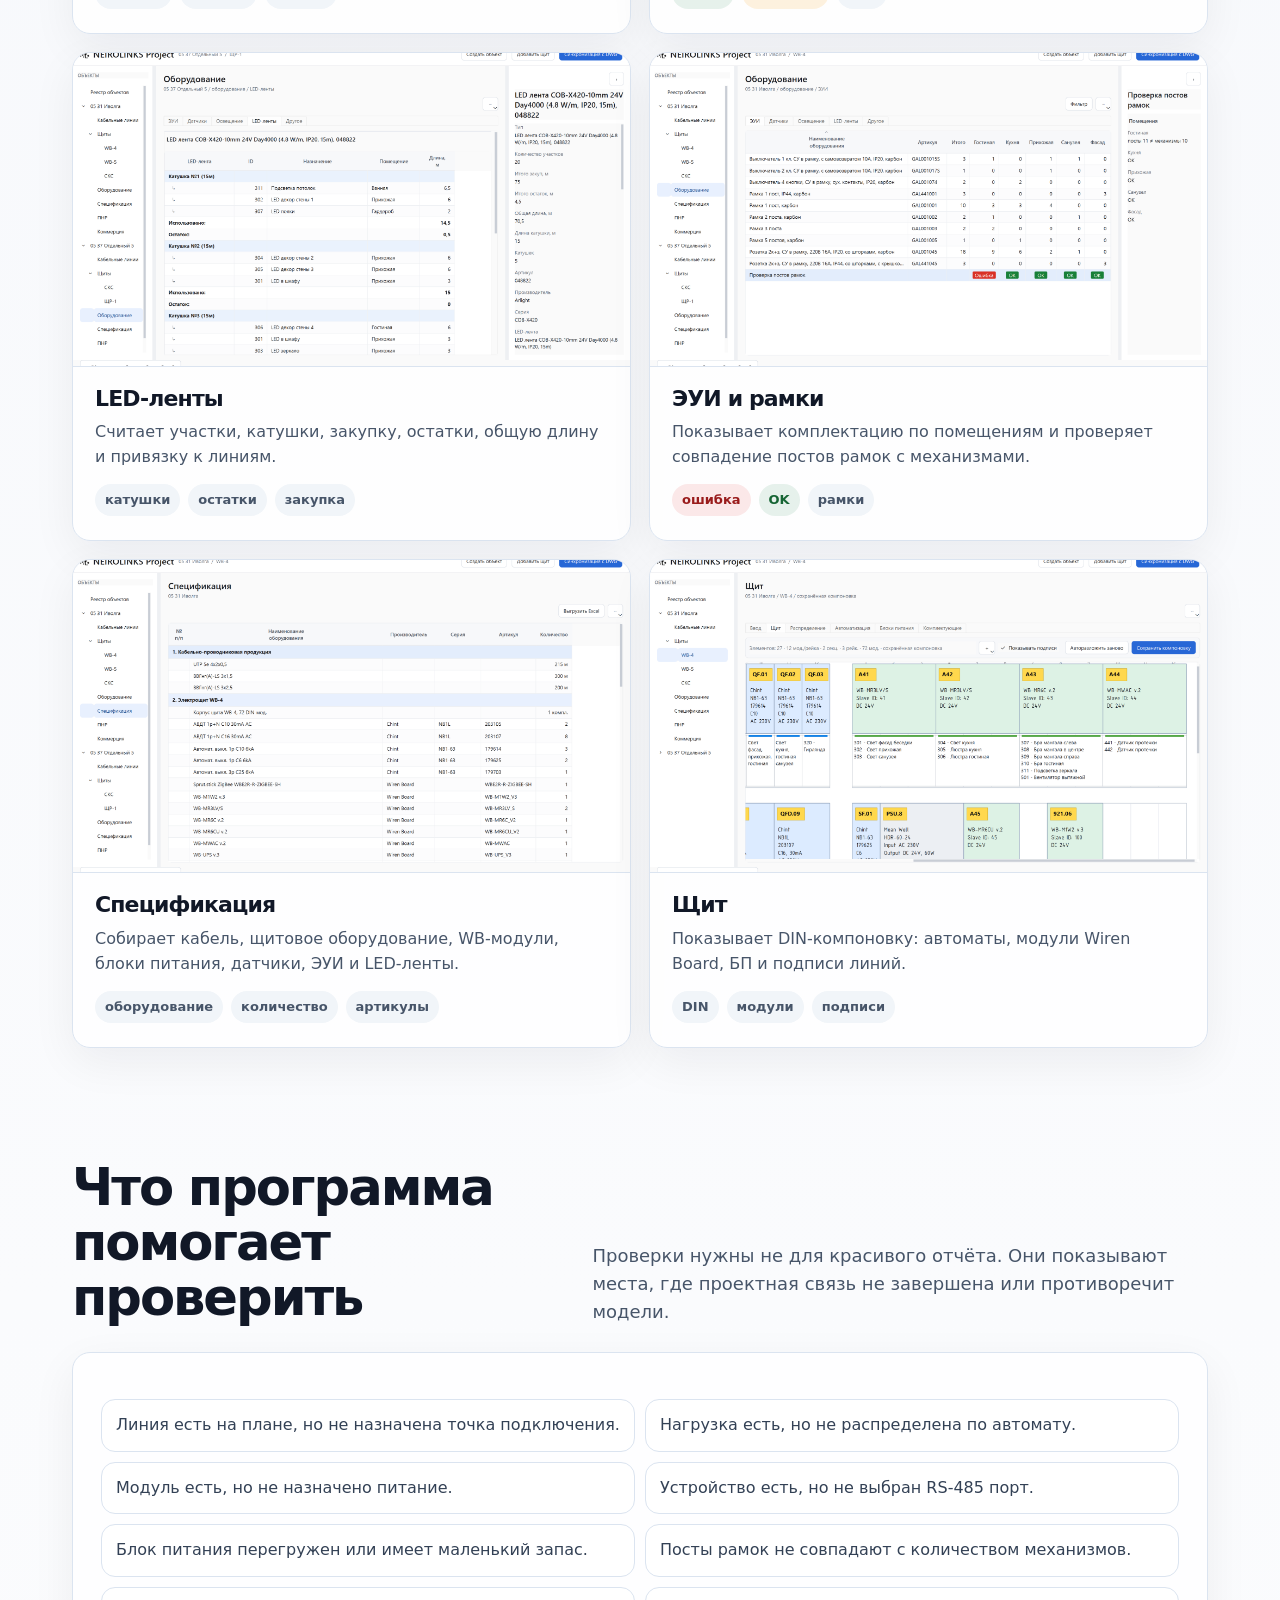
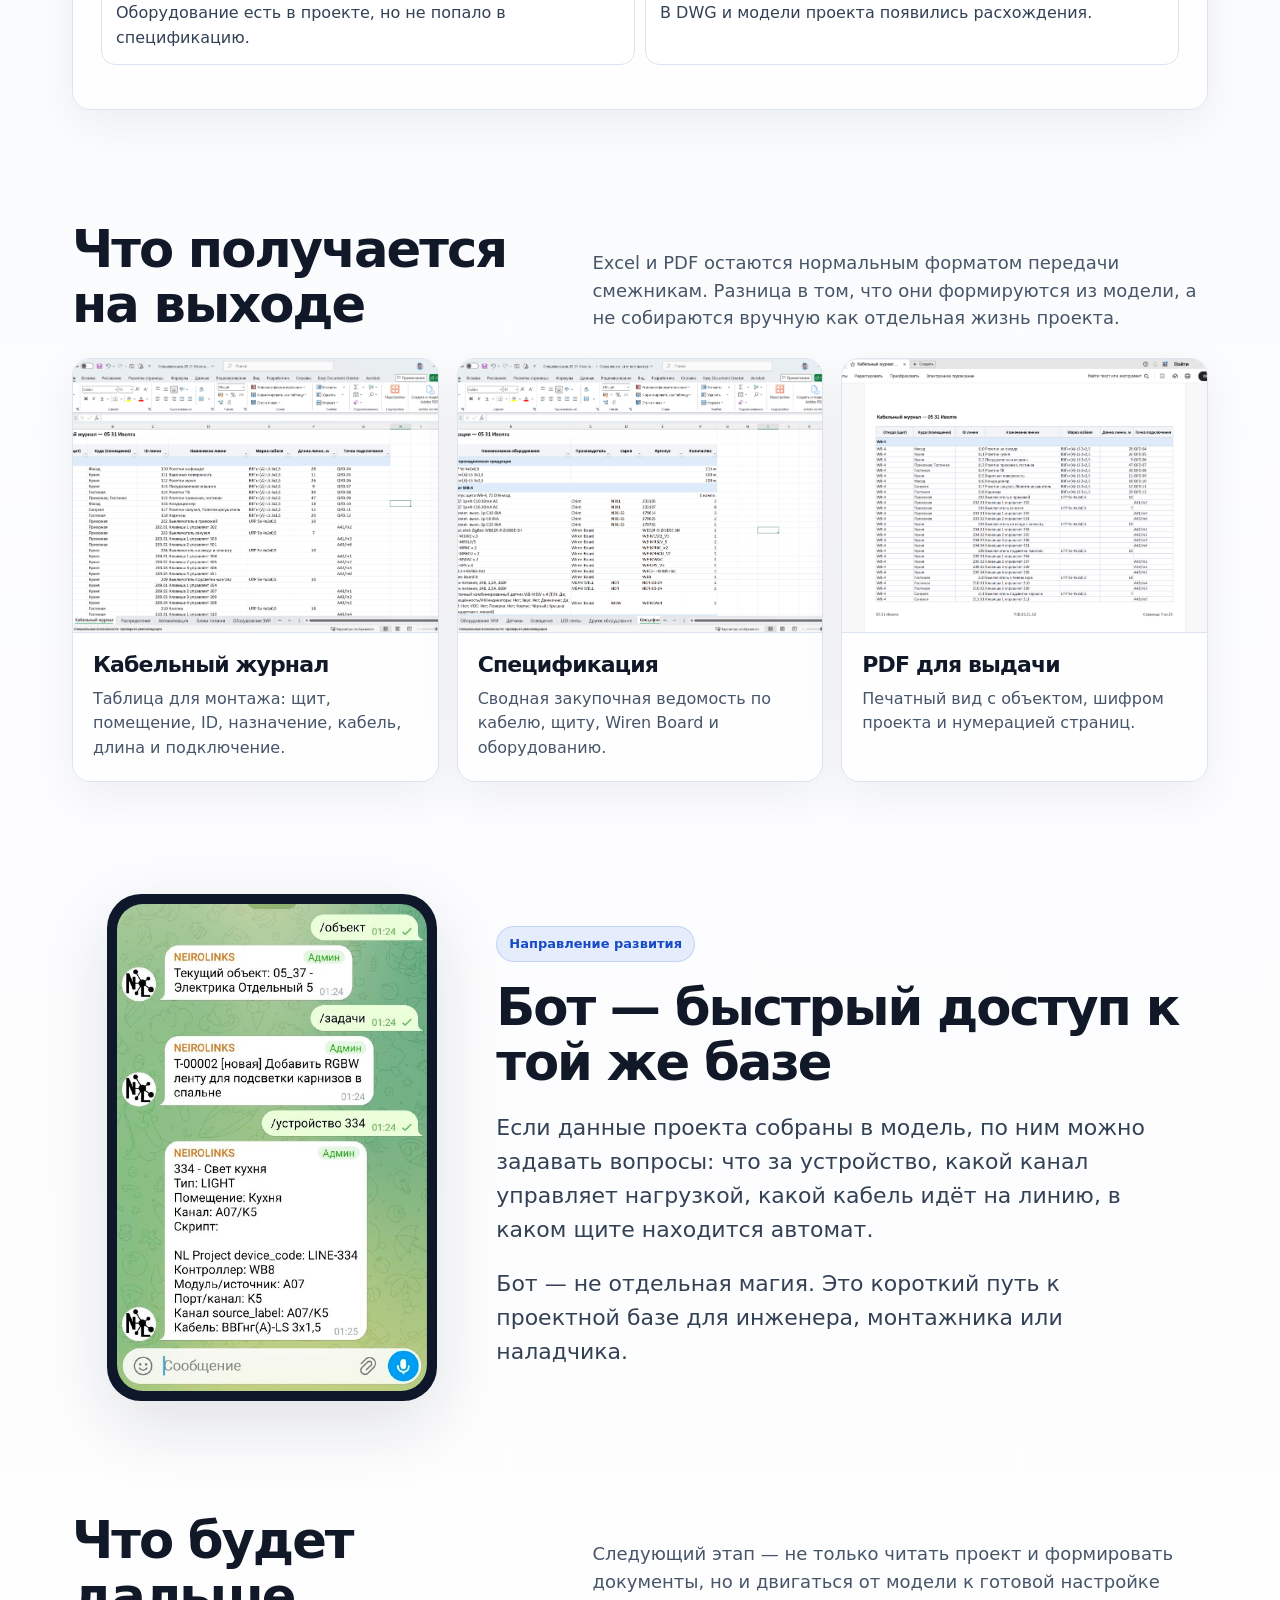
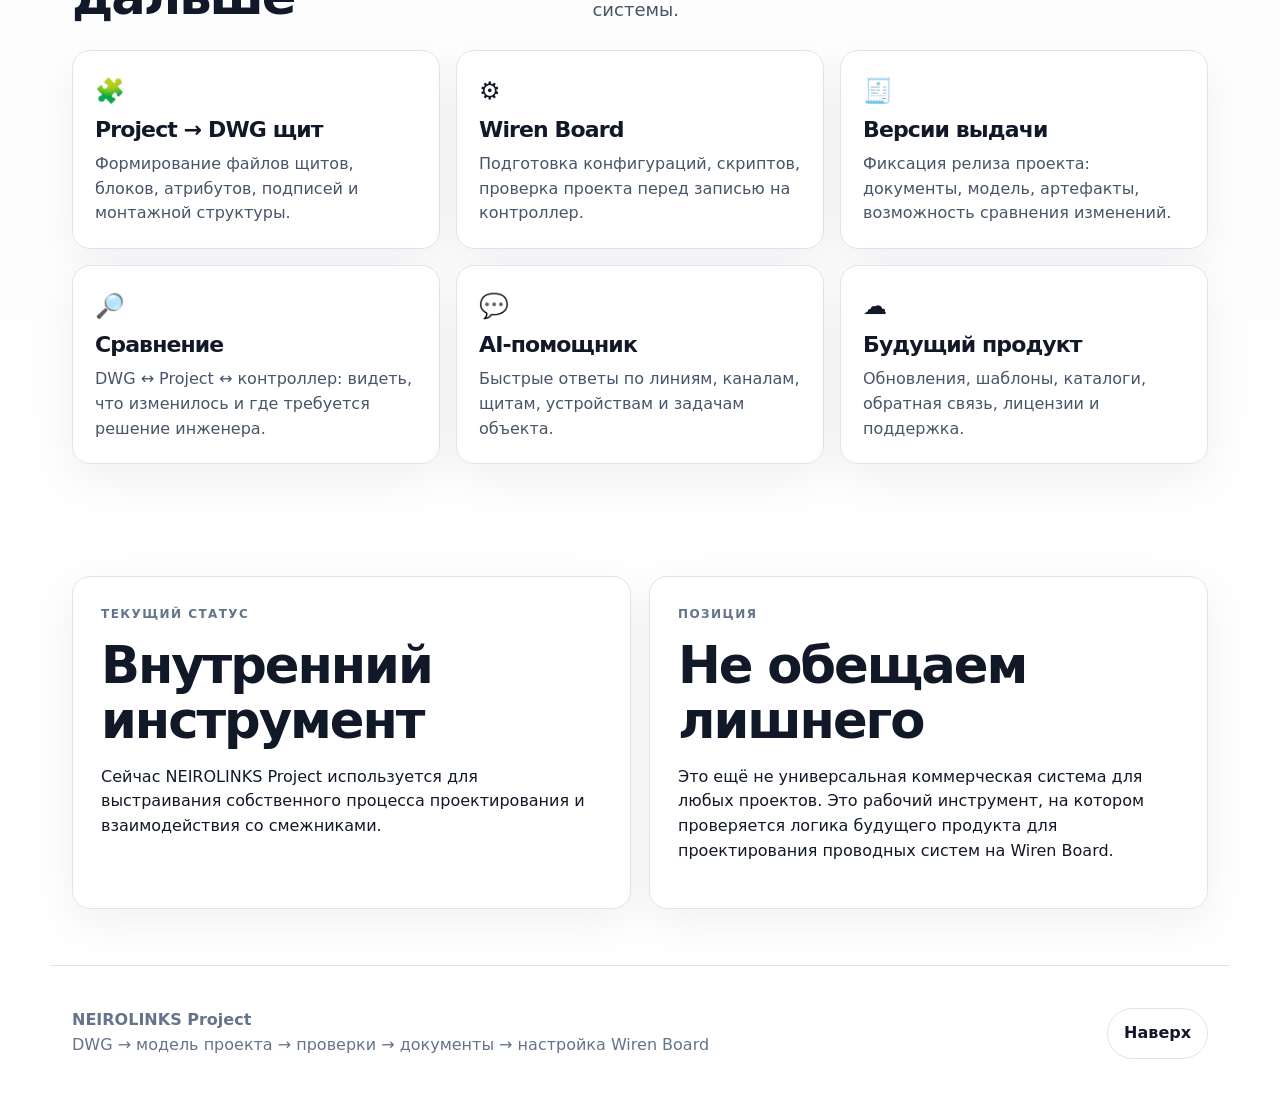
==== commit 7ea2382c: "Update text content in index.html" ====
--- a/nl-project/index.html
+++ b/nl-project/index.html
@@ -562,8 +562,9 @@
           блоки питания, LED-ленты, спецификацию и быстрый доступ к данным в одну рабочую модель проекта.
         </p>
         <p class="hero-text">
-          AutoCAD остаётся чертежом. Excel остаётся форматом выдачи. Внутри программы проект, щит,
-          контроллер и бот опираются на одну и ту же базу связей: линии, автоматы, модули, питание и оборудование.
+          AutoCAD остаётся чертежом.<br>
+          Excel остаётся форматом выдачи.<br>
+          Внутри программы проект, щит, контроллер и бот опираются на одну и ту же базу связей: линии, автоматы, модули, питание и оборудование.
         </p>
         <div class="hero-actions">
           <a class="btn primary" href="#why">Зачем это нужно</a>
@@ -646,7 +647,7 @@
     <section id="now" aria-labelledby="now-title">
       <div class="section-head">
         <h2 id="now-title">Что программа делает сейчас</h2>
-        <p>Это не список обещаний. Это текущие рабочие части NEIROLINKS Project.</p>
+        <p>Текущие рабочие функции NEIROLINKS Project.</p>
       </div>
       <div class="shots-grid">
         <article class="shot-card">
@@ -759,7 +760,7 @@
   </main>
 
   <footer class="footer">
-    <div><b>NEIROLINKS Project</b><br />DWG → модель проекта → проверки → документы → будущая настройка Wiren Board</div>
+    <div><b>NEIROLINKS Project</b><br />DWG → модель проекта → проверки → документы → настройка Wiren Board</div>
     <a class="btn" href="#top">Наверх</a>
   </footer>
 
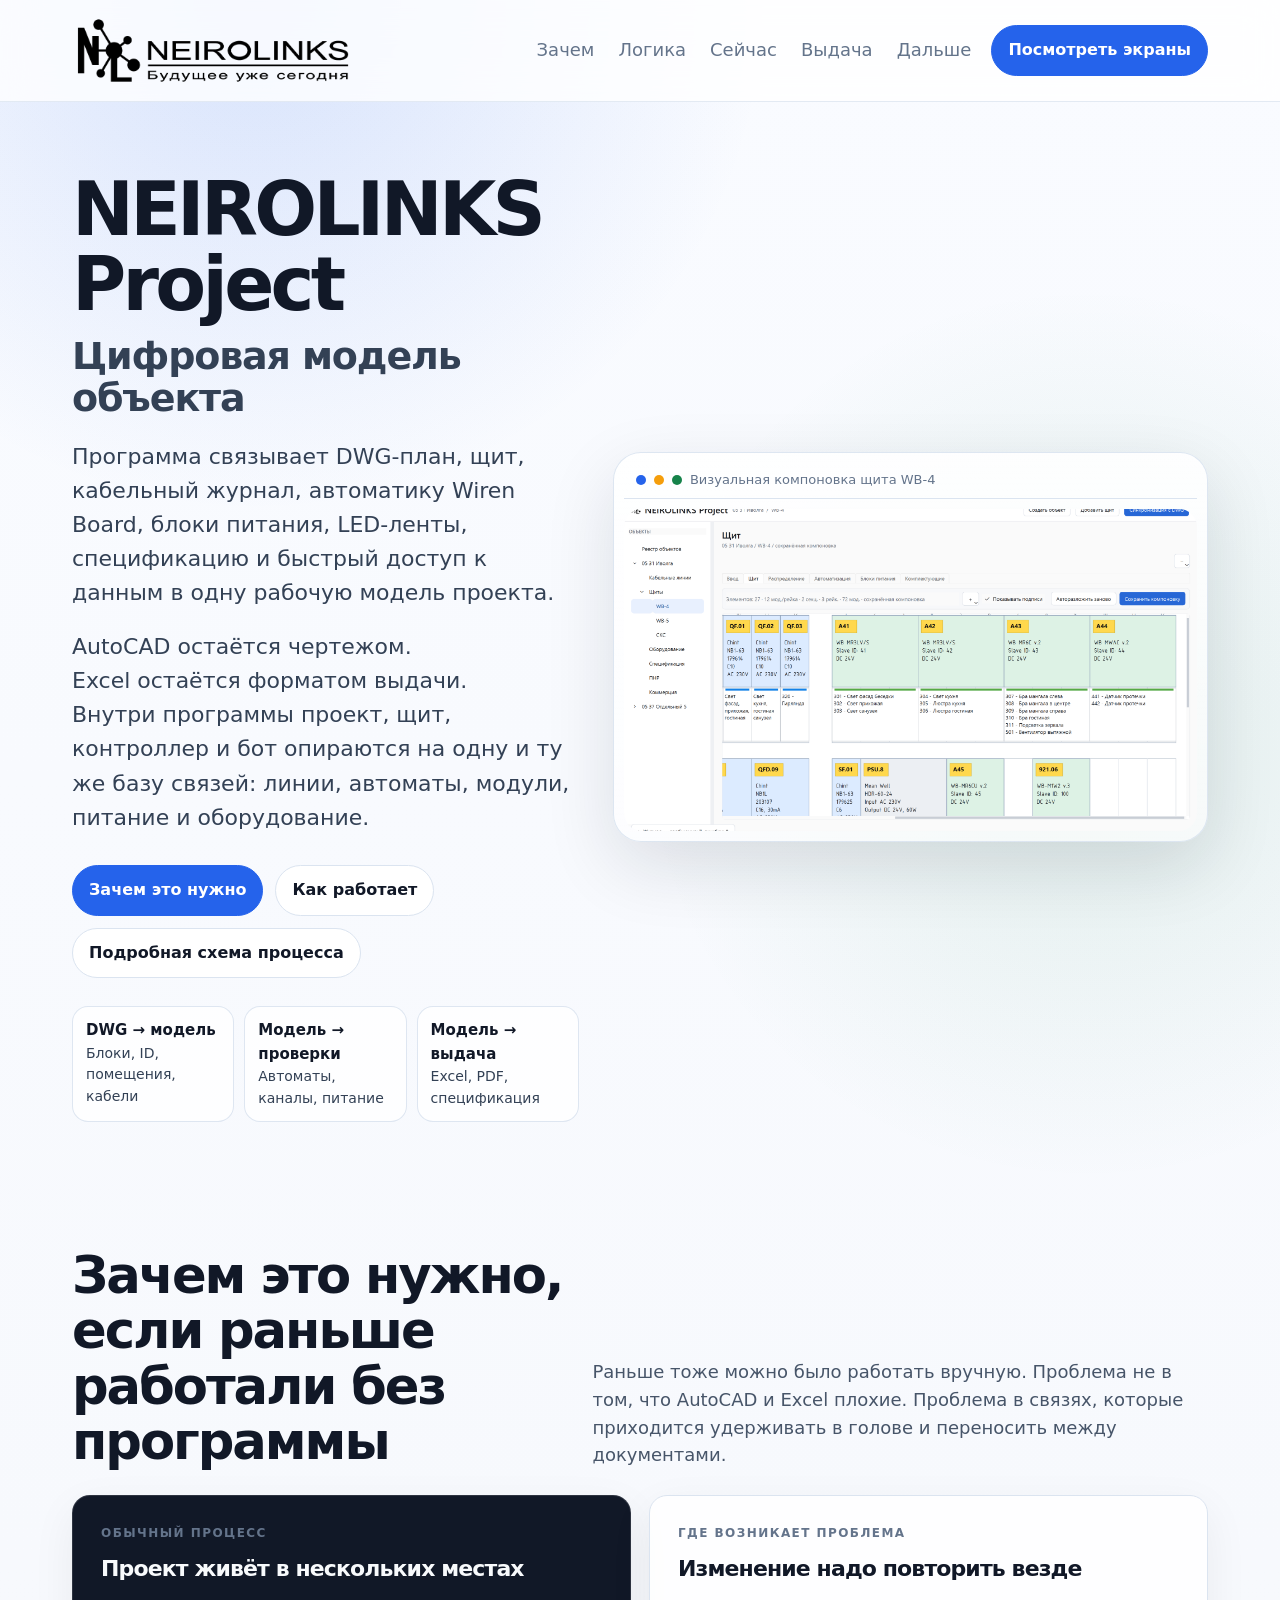
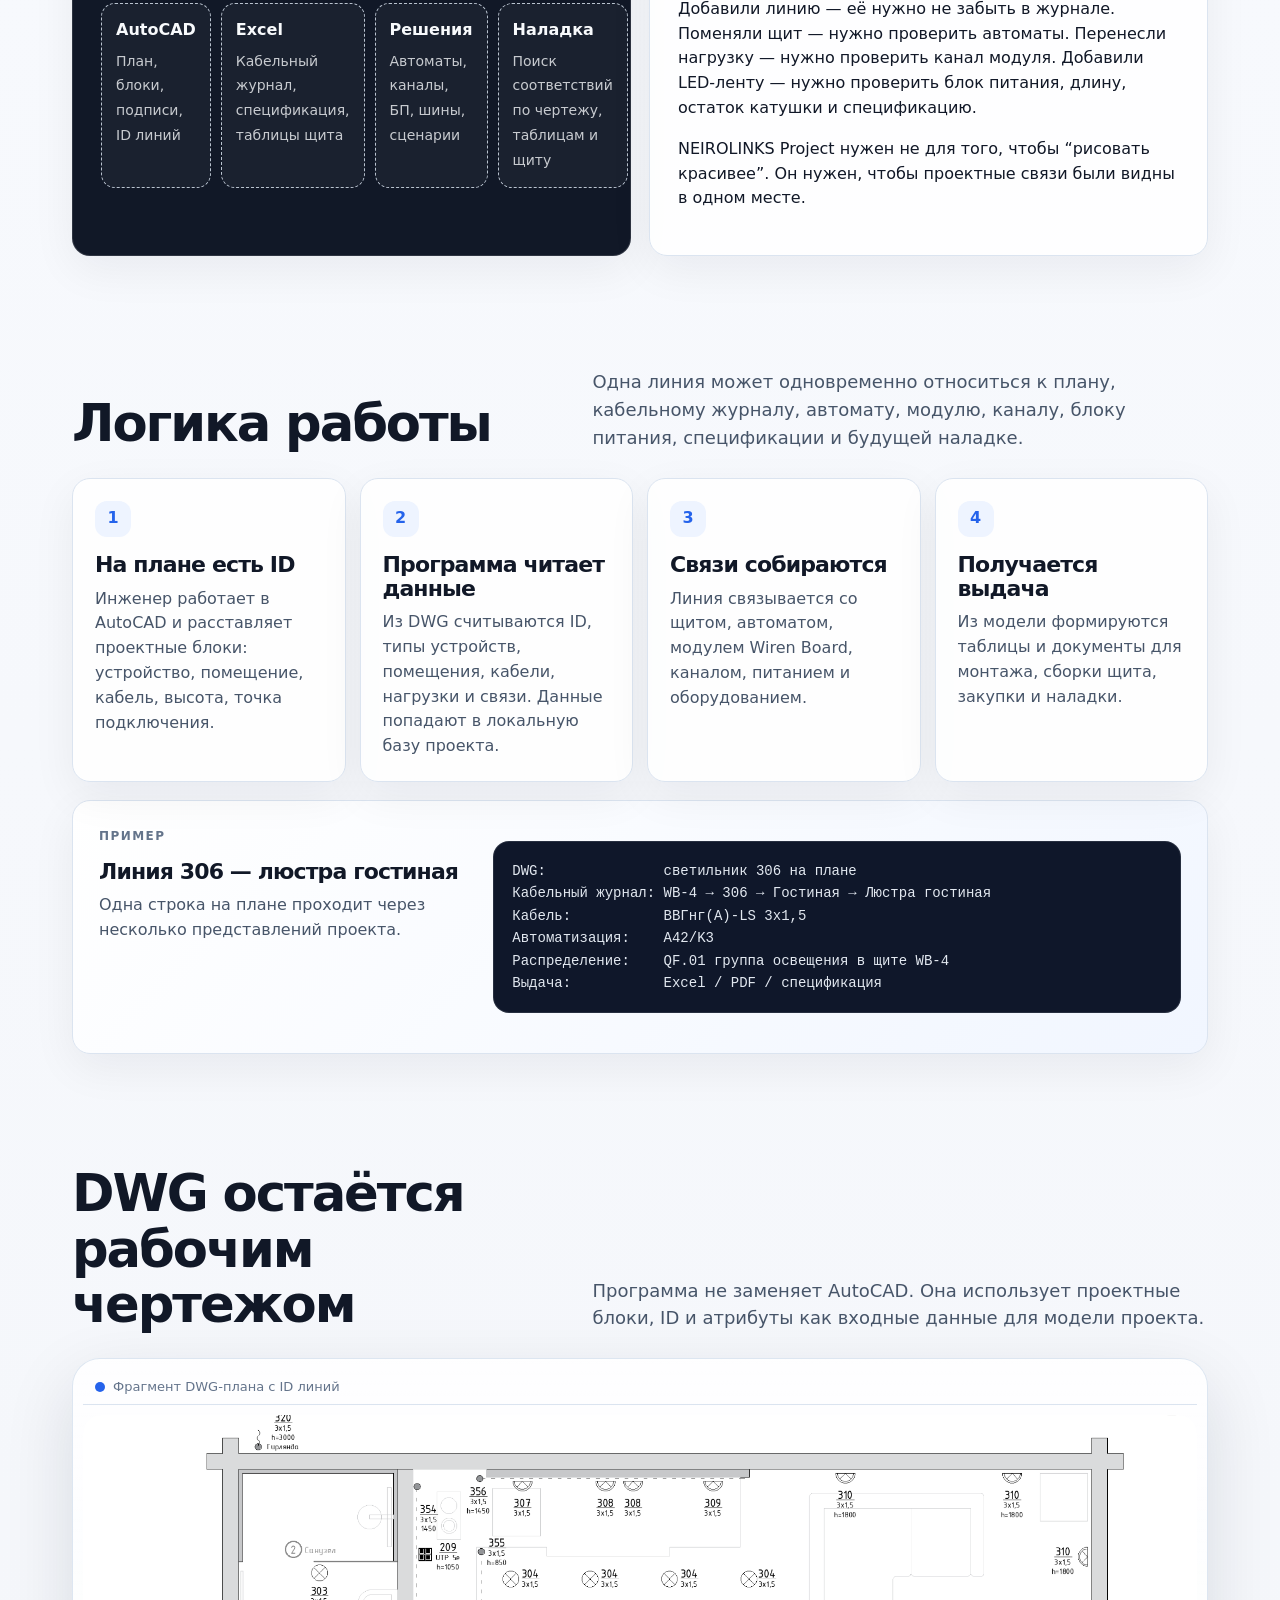
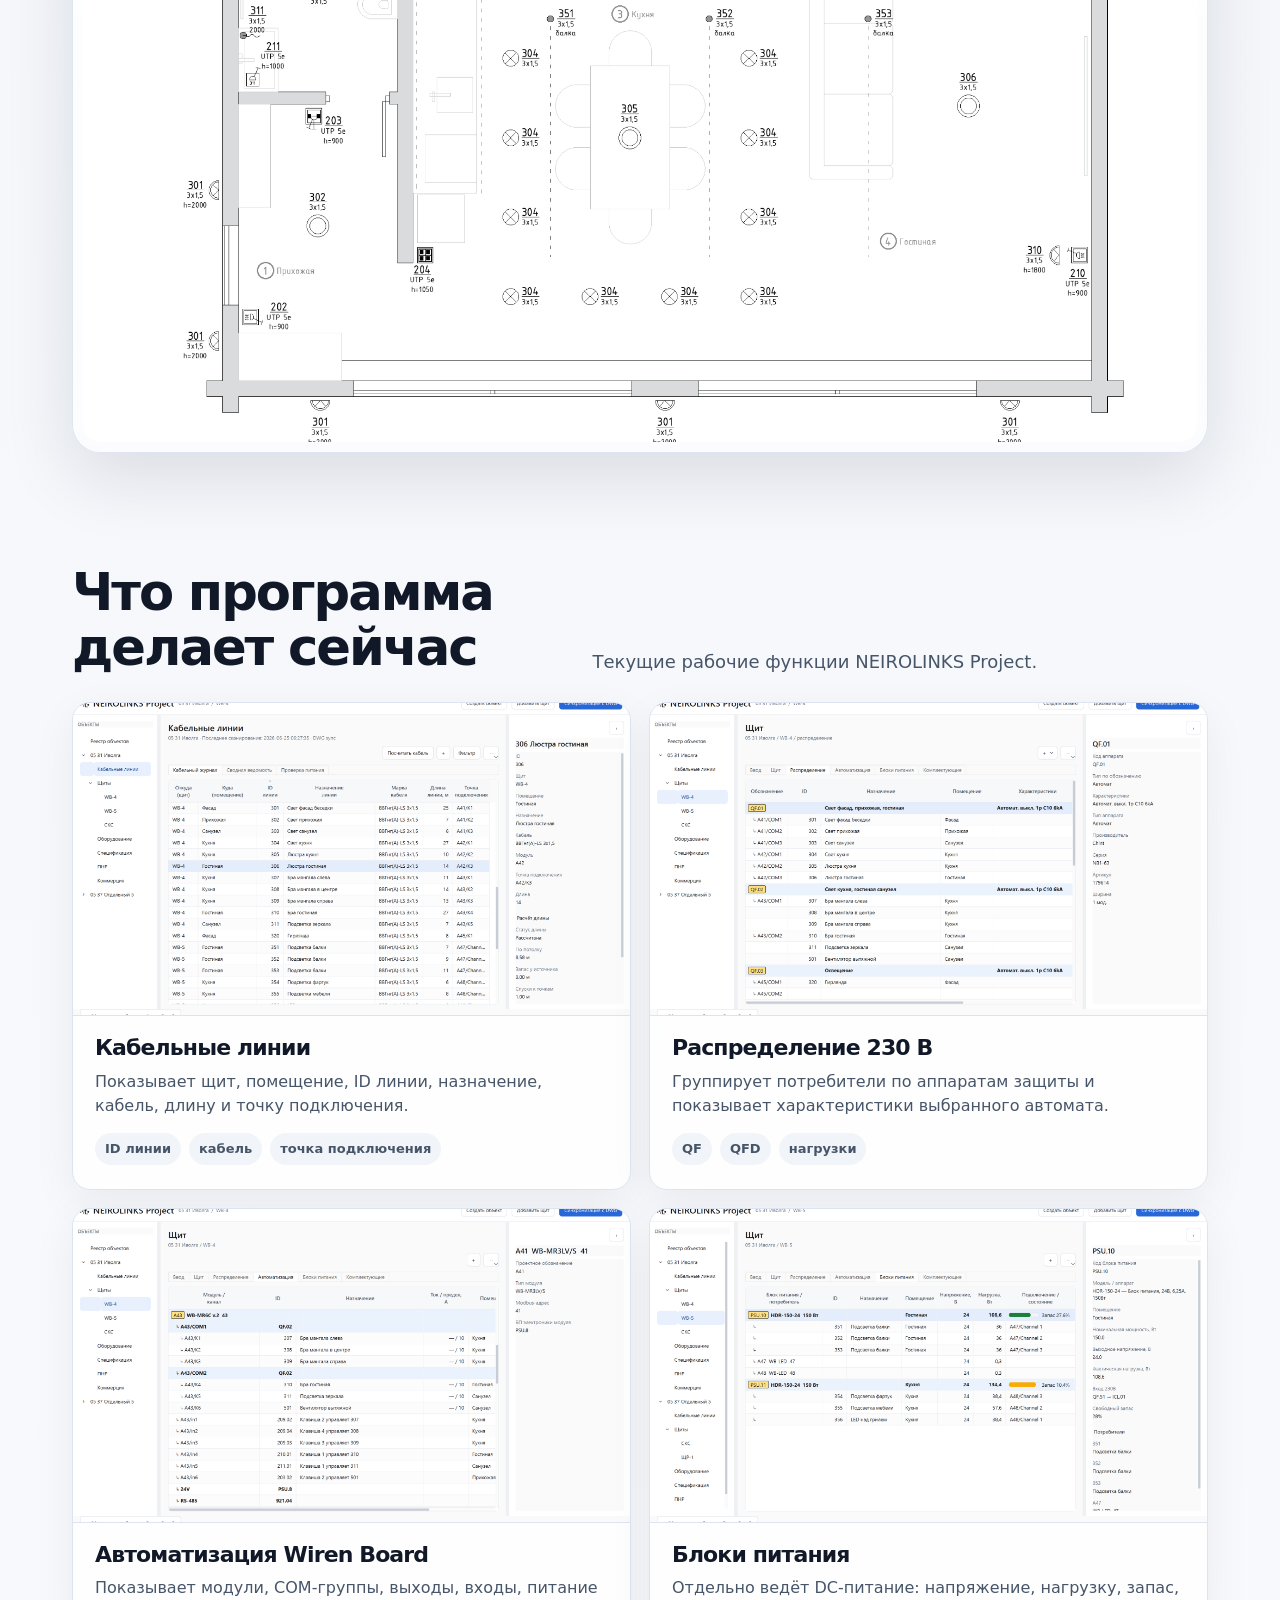
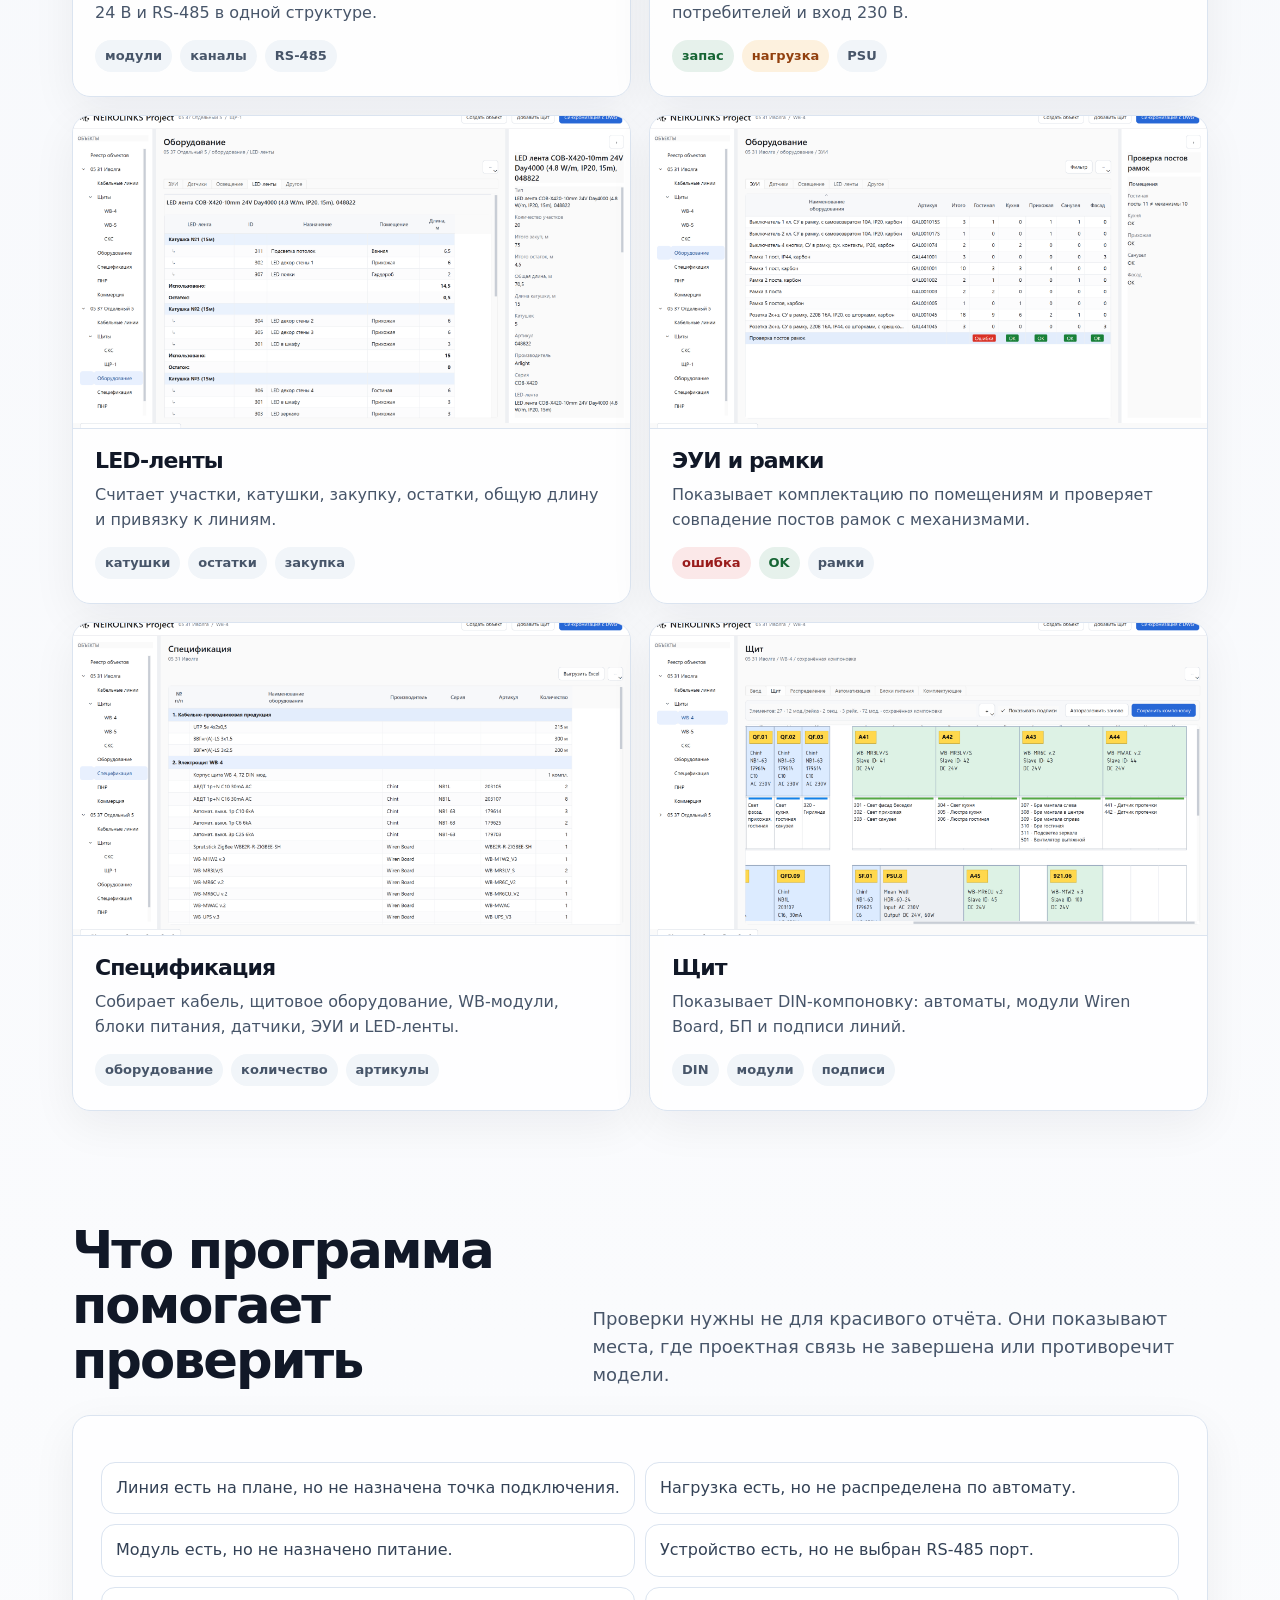
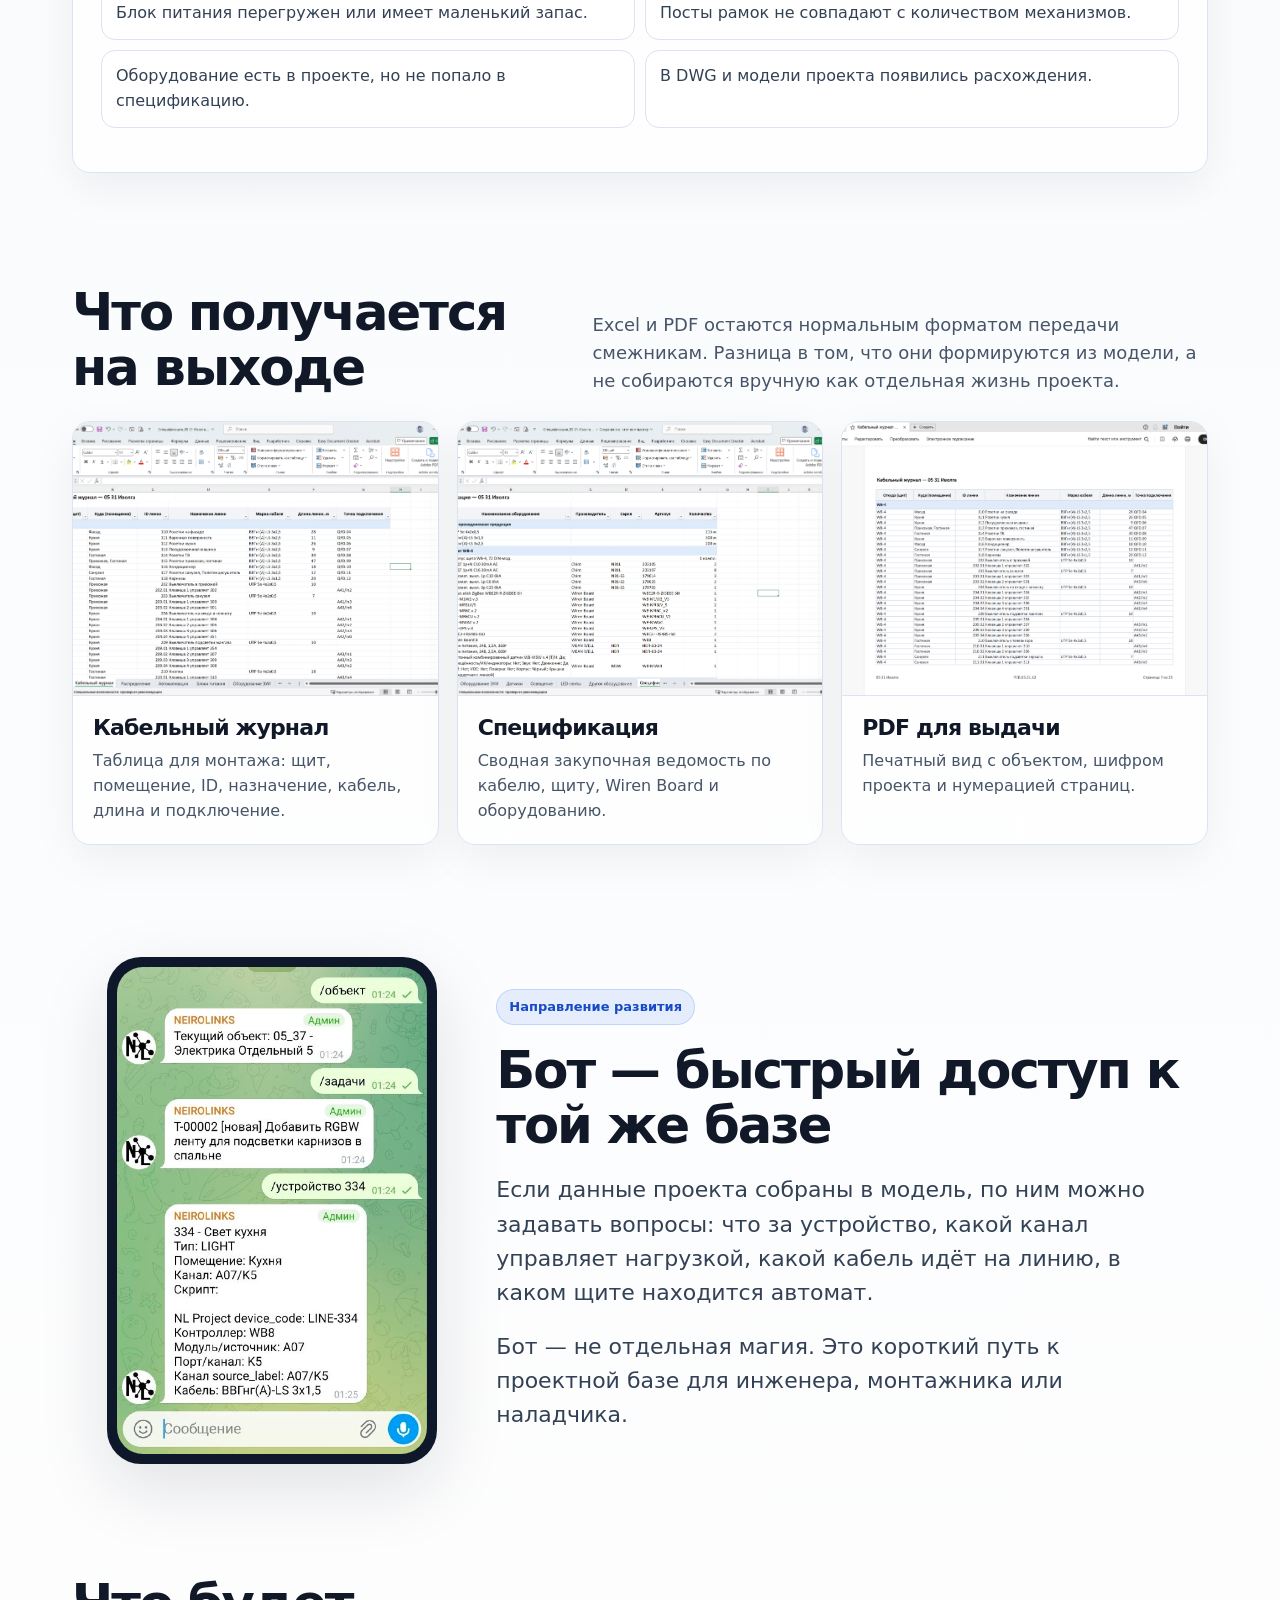
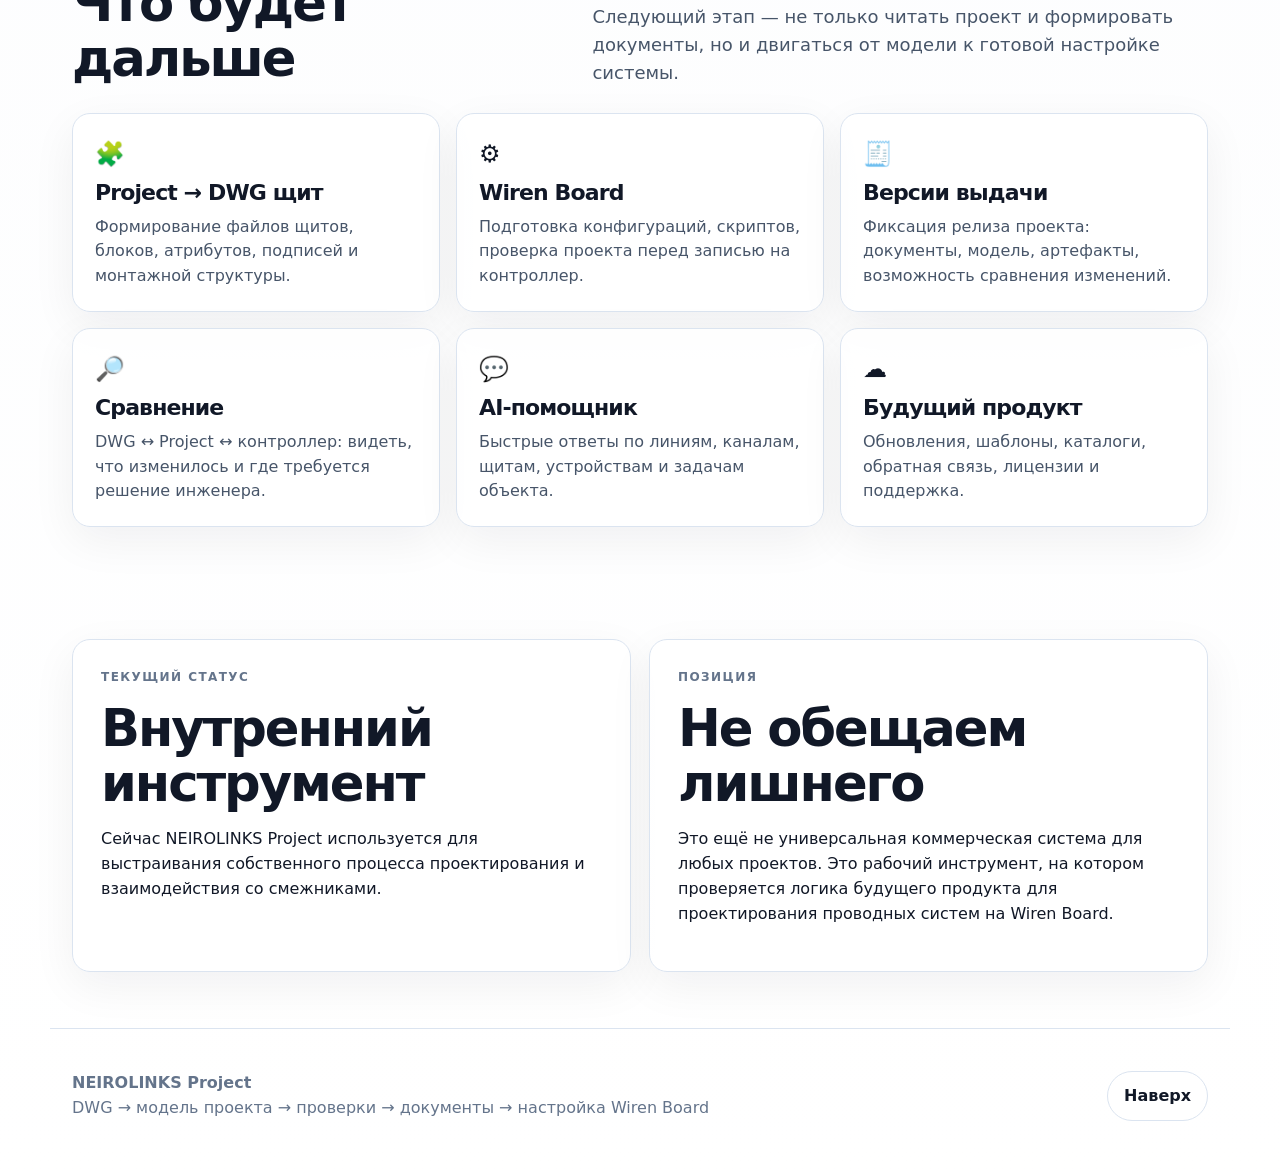
==== commit 1a0b794c: "Добавлена кнопка на SVG в первом экране" ====
--- a/nl-project/index.html
+++ b/nl-project/index.html
@@ -569,6 +569,7 @@
         <div class="hero-actions">
           <a class="btn primary" href="#why">Зачем это нужно</a>
           <a class="btn" href="#how">Как работает</a>
+          <a class="btn" href="assets/diagrams/nl-project-process.svg" target="_blank" rel="noopener">Подробная схема процесса</a>
         </div>
         <div class="facts" aria-label="Ключевые факты">
           <div class="fact"><b>DWG → модель</b> Блоки, ID, помещения, кабели</div>
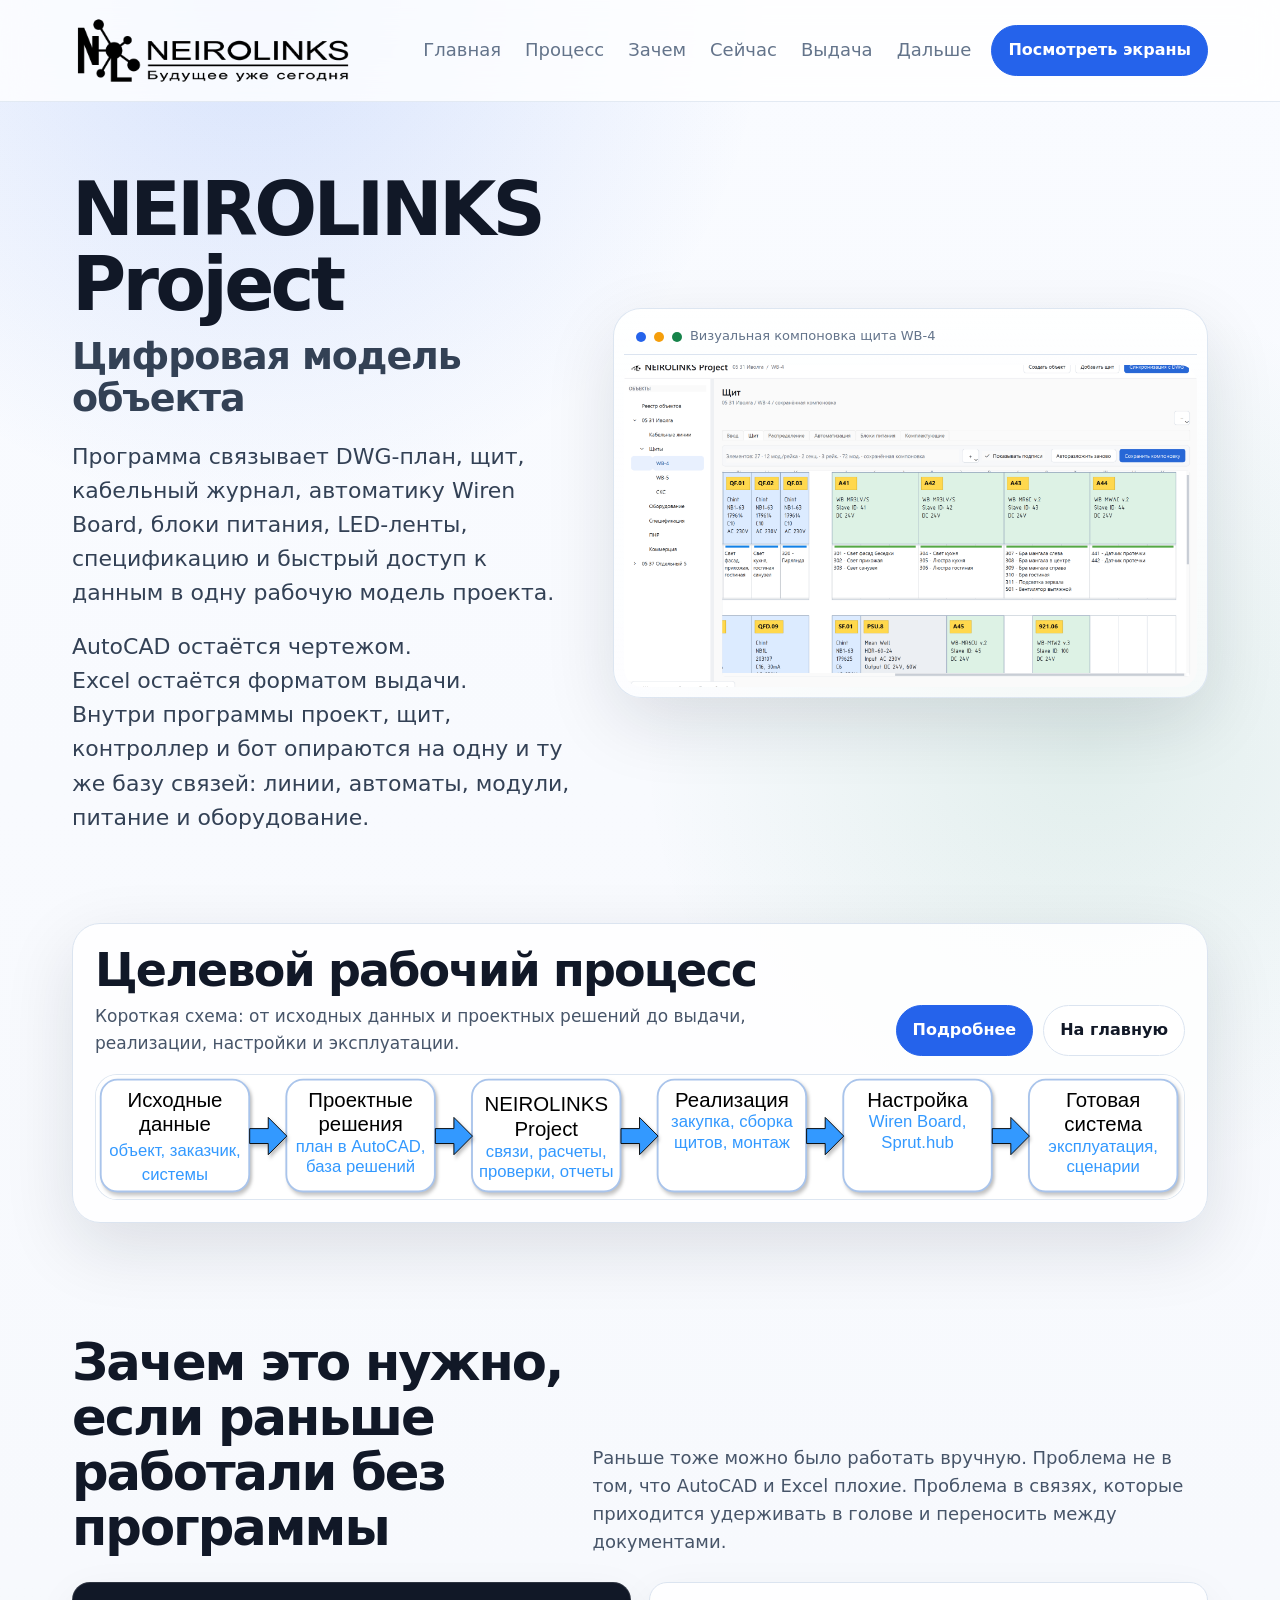
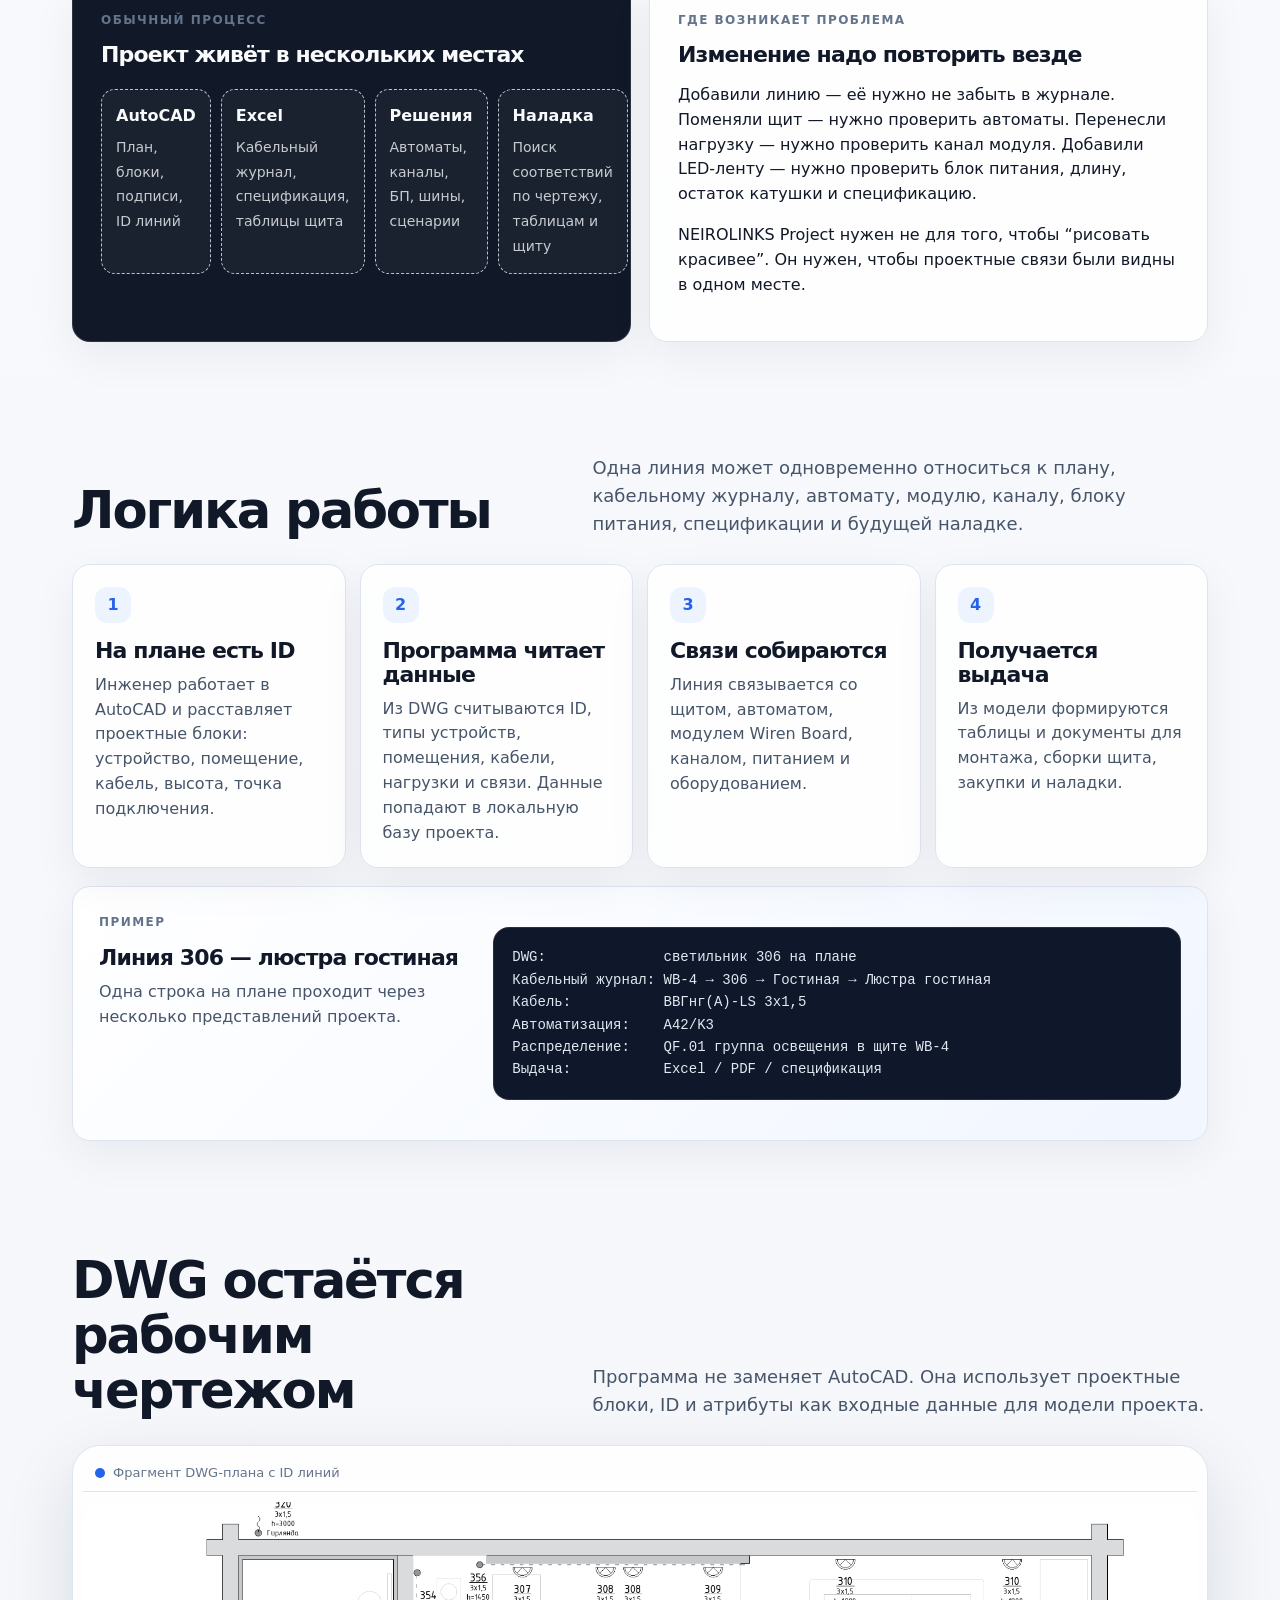
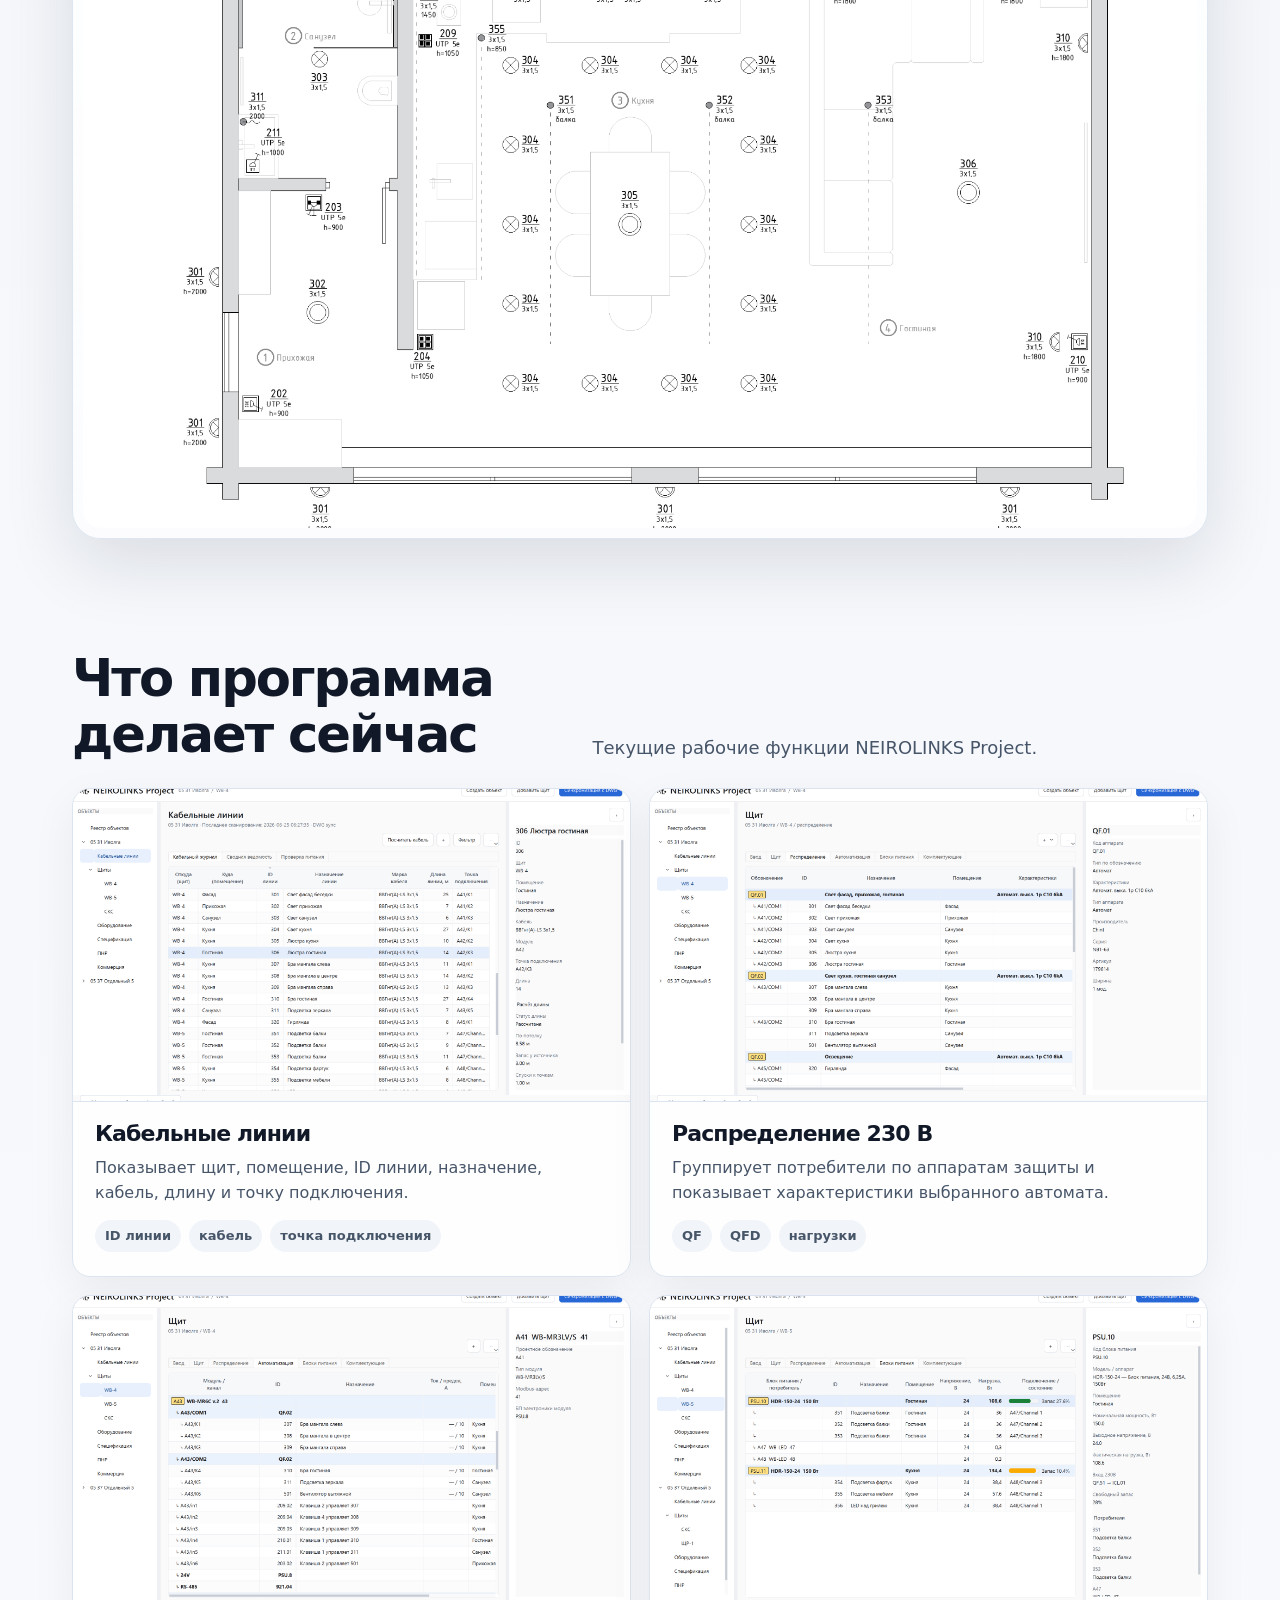
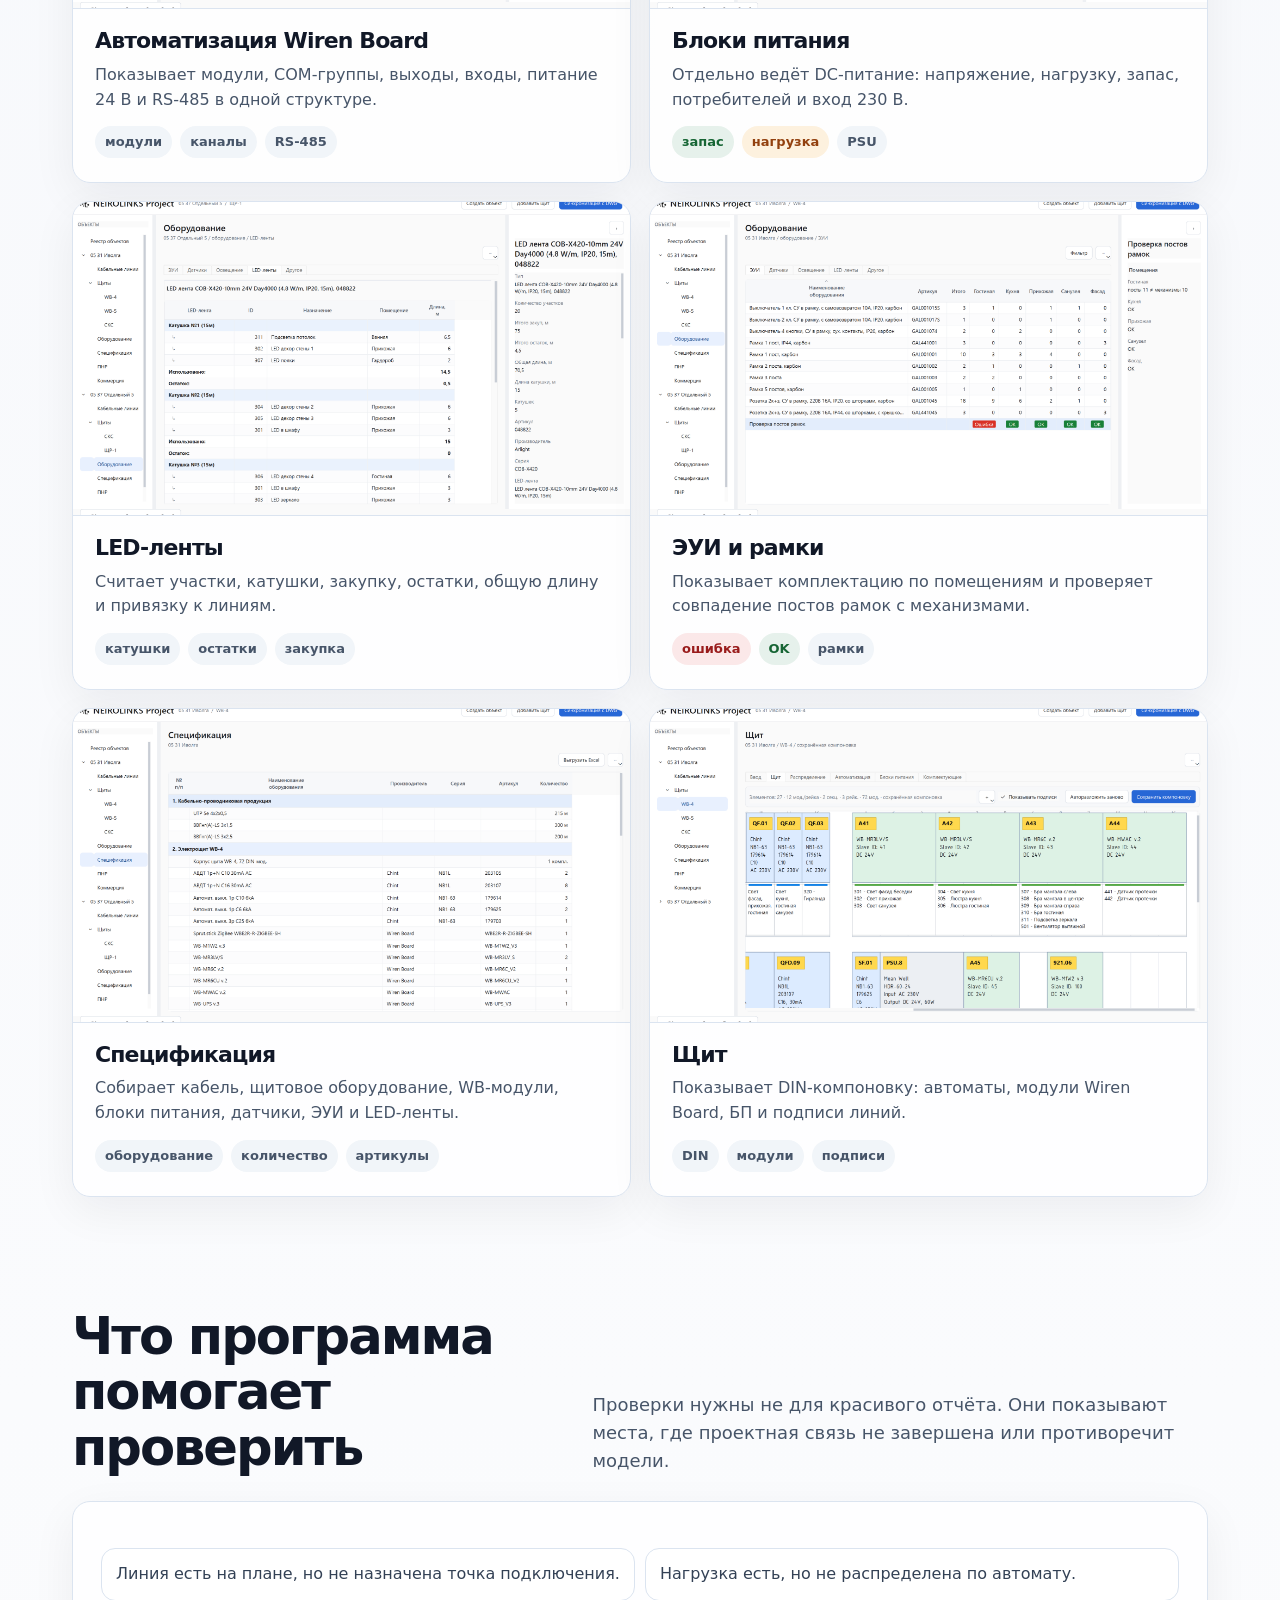
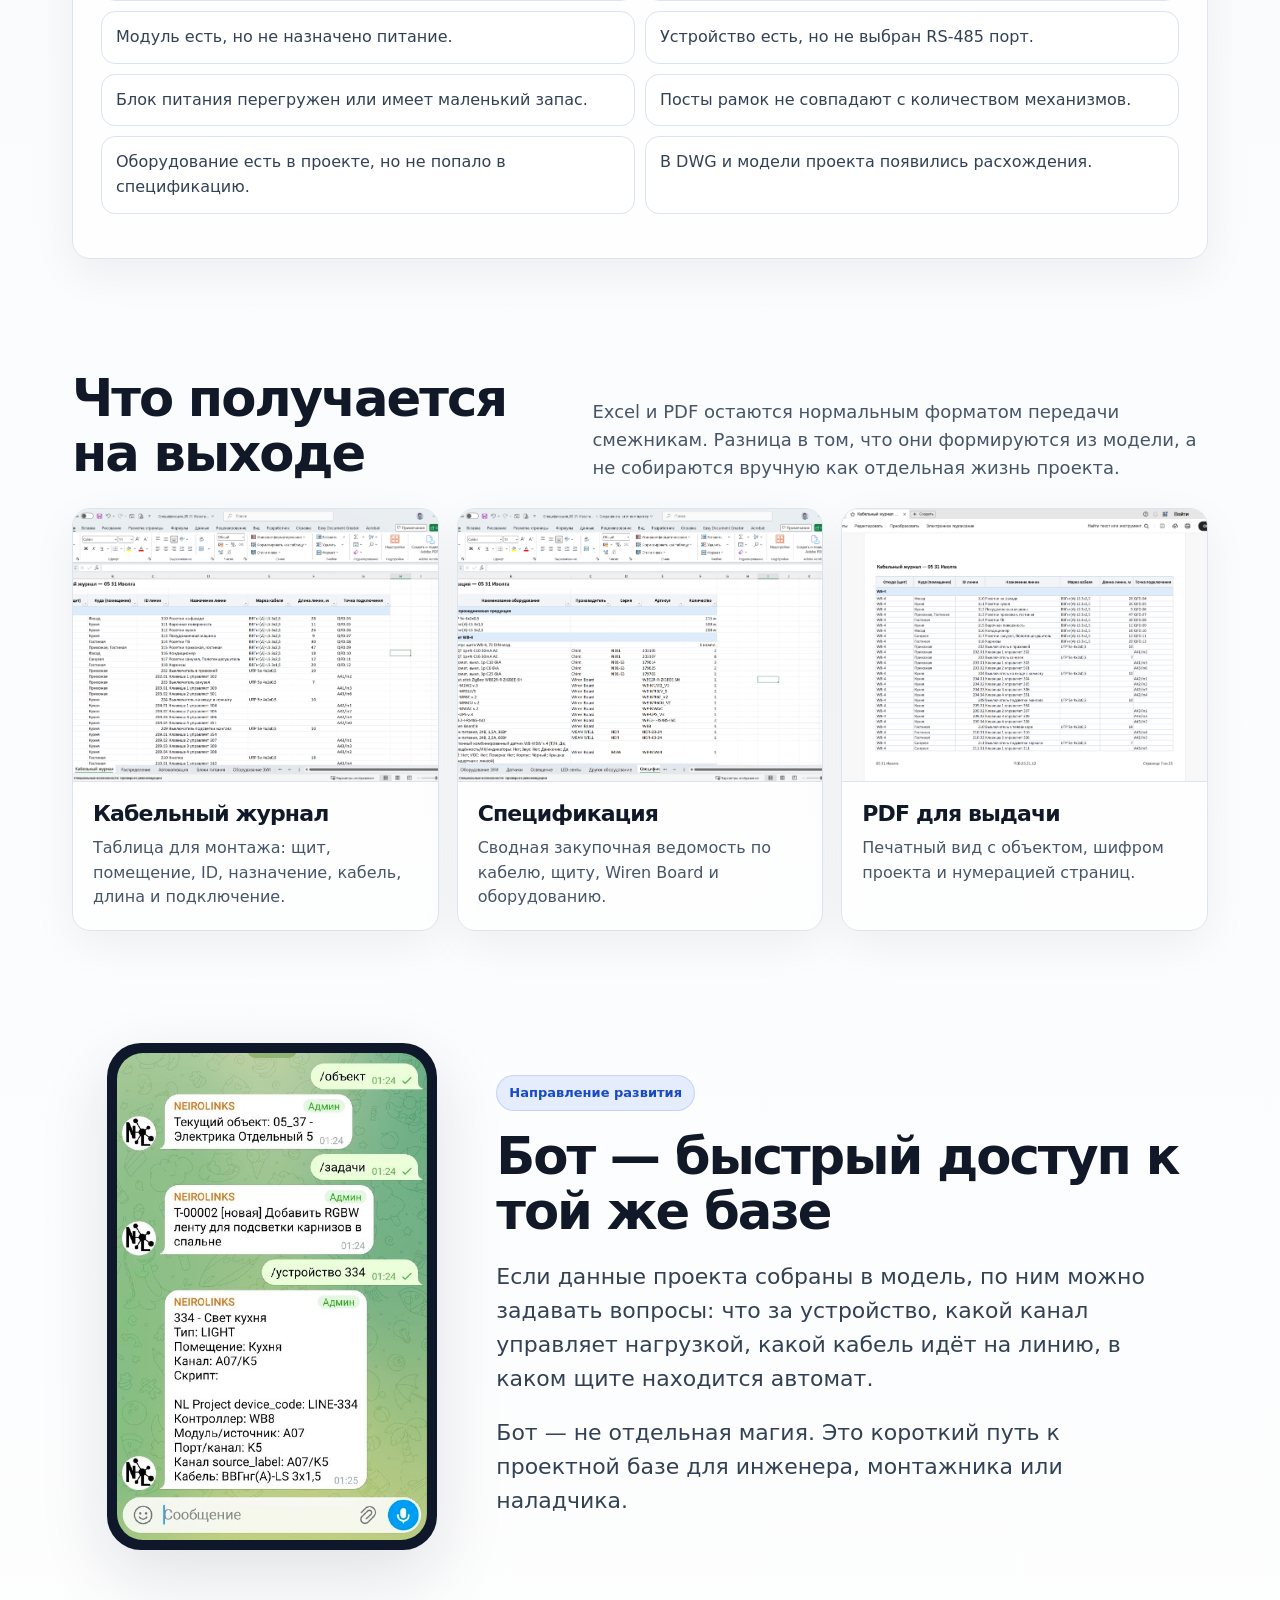
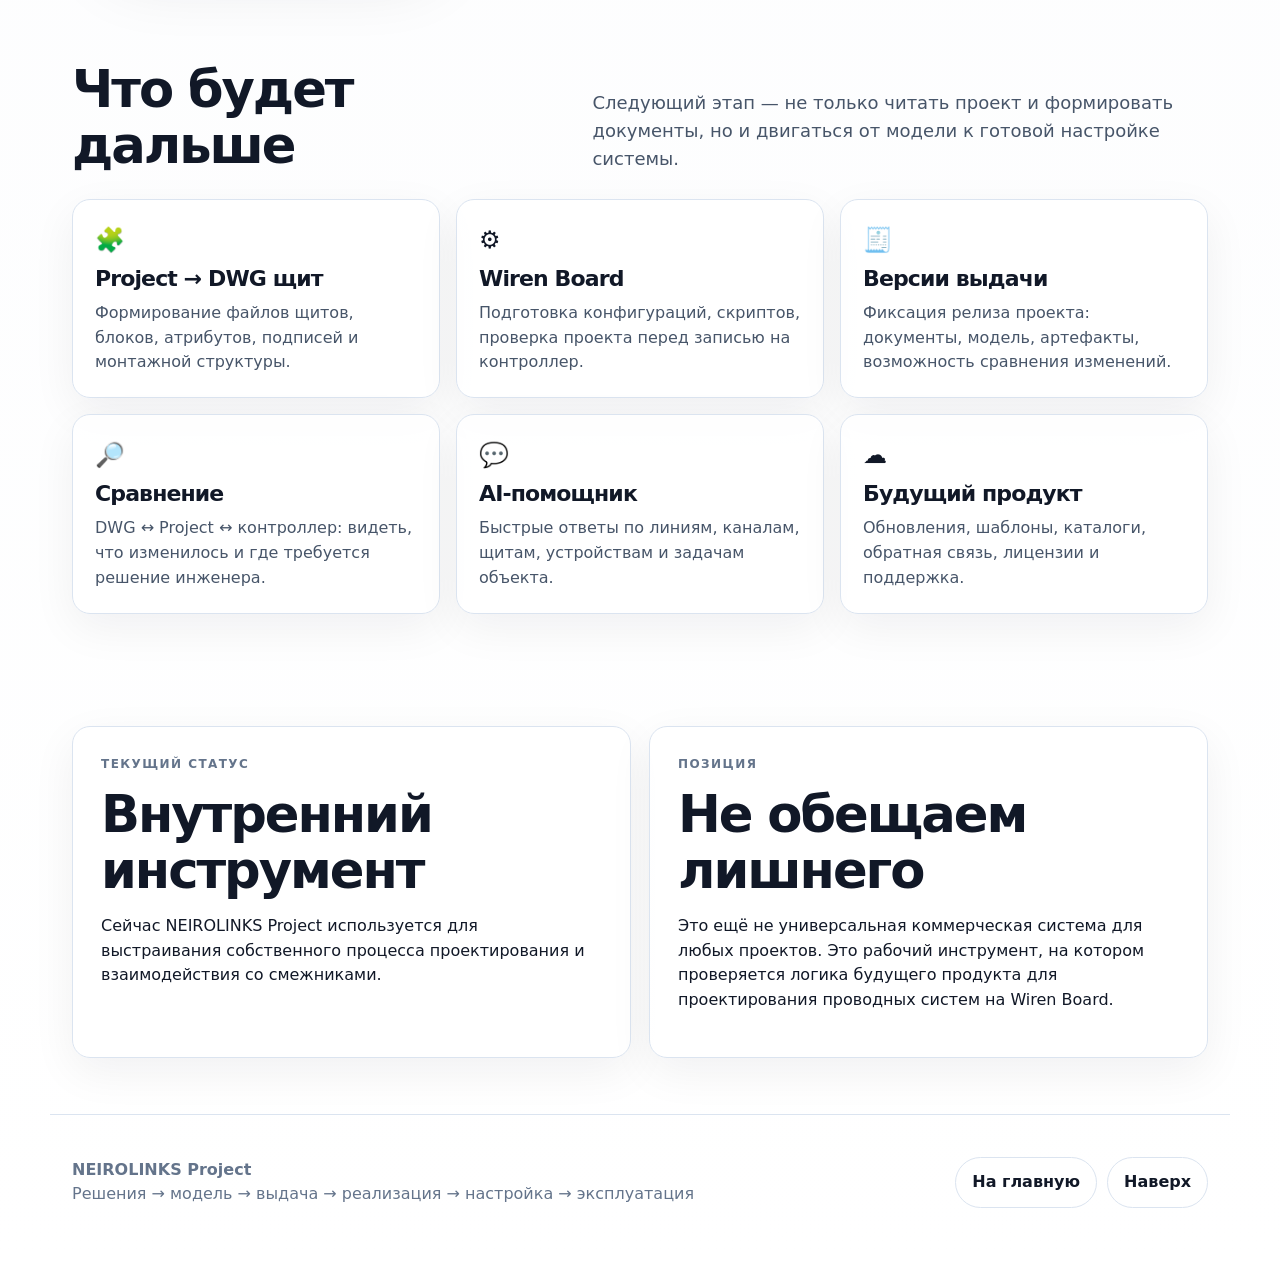
==== commit 8638ddf7: "Add files via upload" ====
--- a/nl-project/index.html
+++ b/nl-project/index.html
@@ -503,8 +503,66 @@
       cursor: pointer;
     }
 
+
+    .process-preview {
+      padding-top: 18px;
+      padding-bottom: 56px;
+    }
+
+    .process-panel {
+      border: 1px solid var(--line);
+      background: rgba(255,255,255,.88);
+      border-radius: var(--radius);
+      box-shadow: var(--shadow);
+      padding: 22px;
+      overflow: hidden;
+    }
+
+    .process-head {
+      display: flex;
+      align-items: end;
+      justify-content: space-between;
+      gap: 18px;
+      margin-bottom: 18px;
+    }
+
+    .process-head h2 {
+      font-size: clamp(28px, 4vw, 46px);
+    }
+
+    .process-head p {
+      margin: 8px 0 0;
+      color: #475569;
+      font-size: 17px;
+      max-width: 680px;
+    }
+
+    .process-actions {
+      display: flex;
+      gap: 10px;
+      flex-wrap: wrap;
+      justify-content: flex-end;
+      flex: 0 0 auto;
+    }
+
+    .process-diagram {
+      border: 1px solid rgba(219,228,240,.92);
+      border-radius: 22px;
+      background: #fff;
+      overflow: hidden;
+    }
+
+    .process-diagram img {
+      width: 100%;
+      height: auto;
+      cursor: zoom-in;
+      background: #fff;
+    }
+
     @media (max-width: 980px) {
       .hero, .section-head, .why-grid, .case-card, .bot-wrap, .status-block { grid-template-columns: 1fr; }
+      .process-head { align-items: flex-start; flex-direction: column; }
+      .process-actions { justify-content: flex-start; }
       .flow, .diagram, .roadmap { grid-template-columns: repeat(2, 1fr); }
       .output-grid { grid-template-columns: 1fr; }
       .nav-links { display: none; }
@@ -512,6 +570,9 @@
 
     @media (max-width: 700px) {
       .hero { padding-top: 42px; }
+      .process-preview { padding-top: 8px; }
+      .process-panel { padding: 14px; border-radius: 22px; }
+      .process-actions .btn { width: 100%; }
       .facts, .flow, .shots-grid, .check-list, .diagram, .roadmap { grid-template-columns: 1fr; }
       .hero-actions .btn { width: 100%; }
       .brand-logo-full { width: clamp(170px, 48vw, 230px); }
@@ -534,7 +595,7 @@
 <body>
   <header class="topbar">
     <nav class="nav" aria-label="Основная навигация">
-      <a class="brand" href="#top" aria-label="NEIROLINKS">
+      <a class="brand" href="../" aria-label="NEIROLINKS — главная страница">
         <img
           class="brand-logo-full"
           src="assets/logo/Logo_black_Full.png"
@@ -542,8 +603,9 @@
         />
       </a>
       <div class="nav-links">
+        <a href="../">Главная</a>
+        <a href="#process">Процесс</a>
         <a href="#why">Зачем</a>
-        <a href="#how">Логика</a>
         <a href="#now">Сейчас</a>
         <a href="#output">Выдача</a>
         <a href="#next">Дальше</a>
@@ -566,20 +628,29 @@
           Excel остаётся форматом выдачи.<br>
           Внутри программы проект, щит, контроллер и бот опираются на одну и ту же базу связей: линии, автоматы, модули, питание и оборудование.
         </p>
-        <div class="hero-actions">
-          <a class="btn primary" href="#why">Зачем это нужно</a>
-          <a class="btn" href="#how">Как работает</a>
-          <a class="btn" href="assets/diagrams/nl-project-process.svg" target="_blank" rel="noopener">Подробная схема процесса</a>
-        </div>
-        <div class="facts" aria-label="Ключевые факты">
-          <div class="fact"><b>DWG → модель</b> Блоки, ID, помещения, кабели</div>
-          <div class="fact"><b>Модель → проверки</b> Автоматы, каналы, питание</div>
-          <div class="fact"><b>Модель → выдача</b> Excel, PDF, спецификация</div>
-        </div>
+
       </div>
       <div class="screen-shell">
         <div class="screen-top"><span class="dot blue"></span><span class="dot yellow"></span><span class="dot green"></span><span>Визуальная компоновка щита WB-4</span></div>
         <img src="assets/screens/app-board.png" alt="Визуальный щит NEIROLINKS Project" data-full="assets/screens/app-board.png" />
+      </div>
+    </section>
+
+    <section id="process" class="process-preview" aria-labelledby="process-title">
+      <div class="process-panel">
+        <div class="process-head">
+          <div>
+            <h2 id="process-title">Целевой рабочий процесс</h2>
+            <p>Короткая схема: от исходных данных и проектных решений до выдачи, реализации, настройки и эксплуатации.</p>
+          </div>
+          <div class="process-actions">
+            <a class="btn primary" href="process/">Подробнее</a>
+            <a class="btn" href="../">На главную</a>
+          </div>
+        </div>
+        <div class="process-diagram">
+          <img src="assets/diagrams/nl-project-compact-flow.svg" alt="Короткая схема целевого рабочего процесса NEIROLINKS Project" data-full="assets/diagrams/nl-project-compact-flow.svg" />
+        </div>
       </div>
     </section>
 
@@ -761,8 +832,11 @@
   </main>
 
   <footer class="footer">
-    <div><b>NEIROLINKS Project</b><br />DWG → модель проекта → проверки → документы → настройка Wiren Board</div>
-    <a class="btn" href="#top">Наверх</a>
+    <div><b>NEIROLINKS Project</b><br />Решения → модель → выдача → реализация → настройка → эксплуатация</div>
+    <div style="display:flex; gap:10px; flex-wrap:wrap;">
+      <a class="btn" href="../">На главную</a>
+      <a class="btn" href="#top">Наверх</a>
+    </div>
   </footer>
 
   <div class="modal" id="imageModal" aria-hidden="true" role="dialog" aria-label="Просмотр изображения">
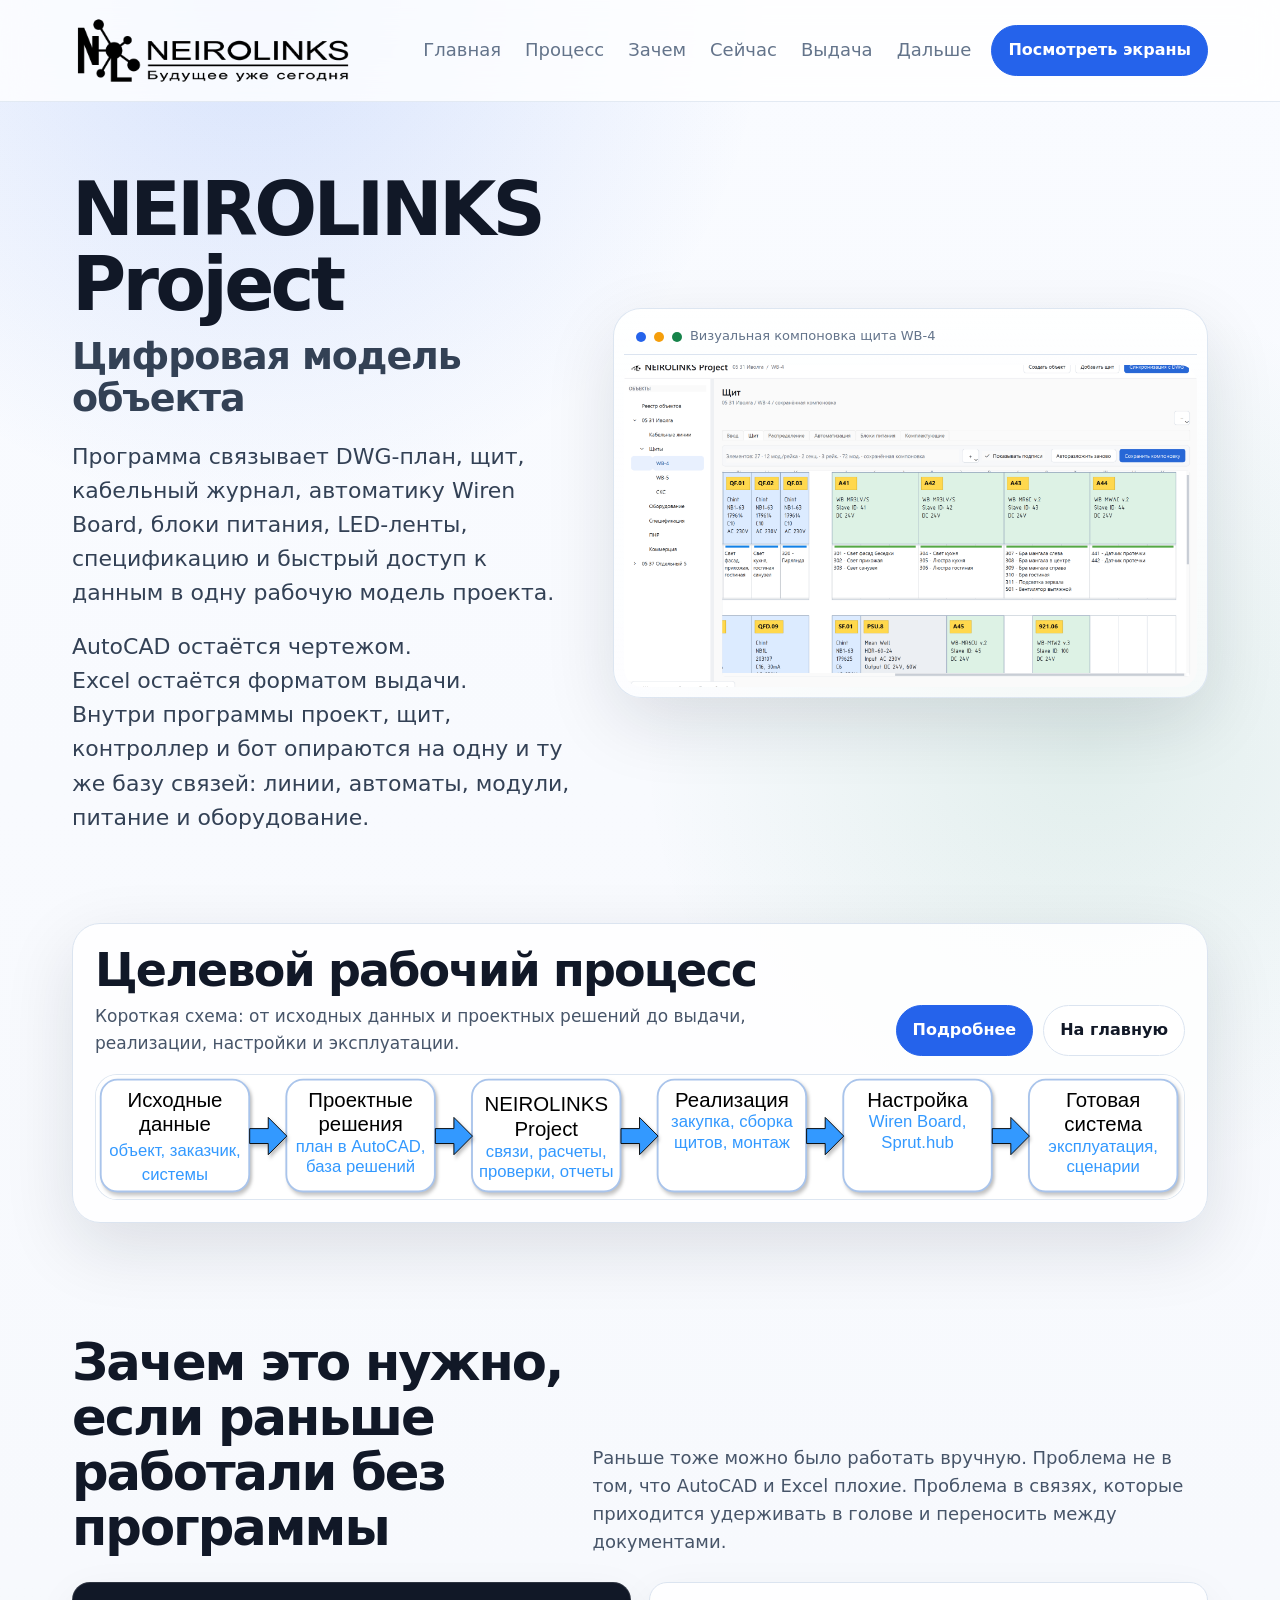
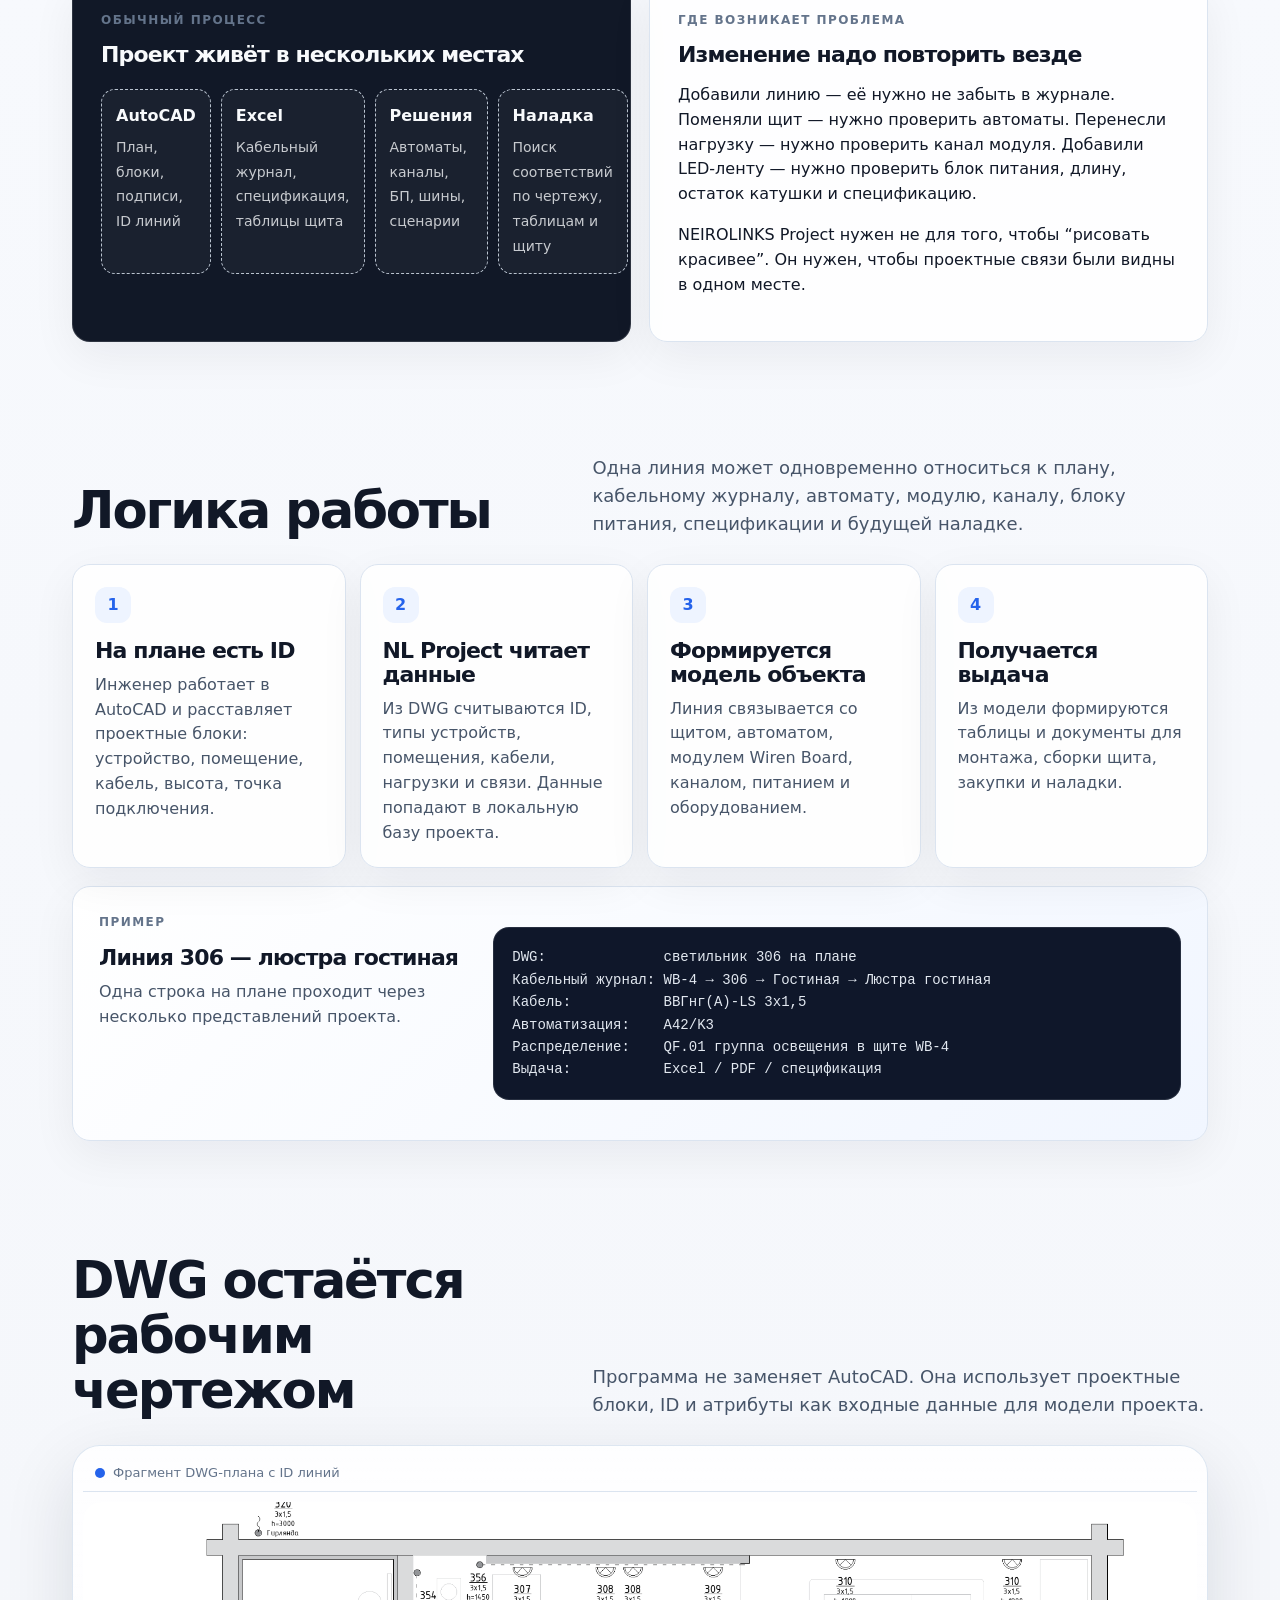
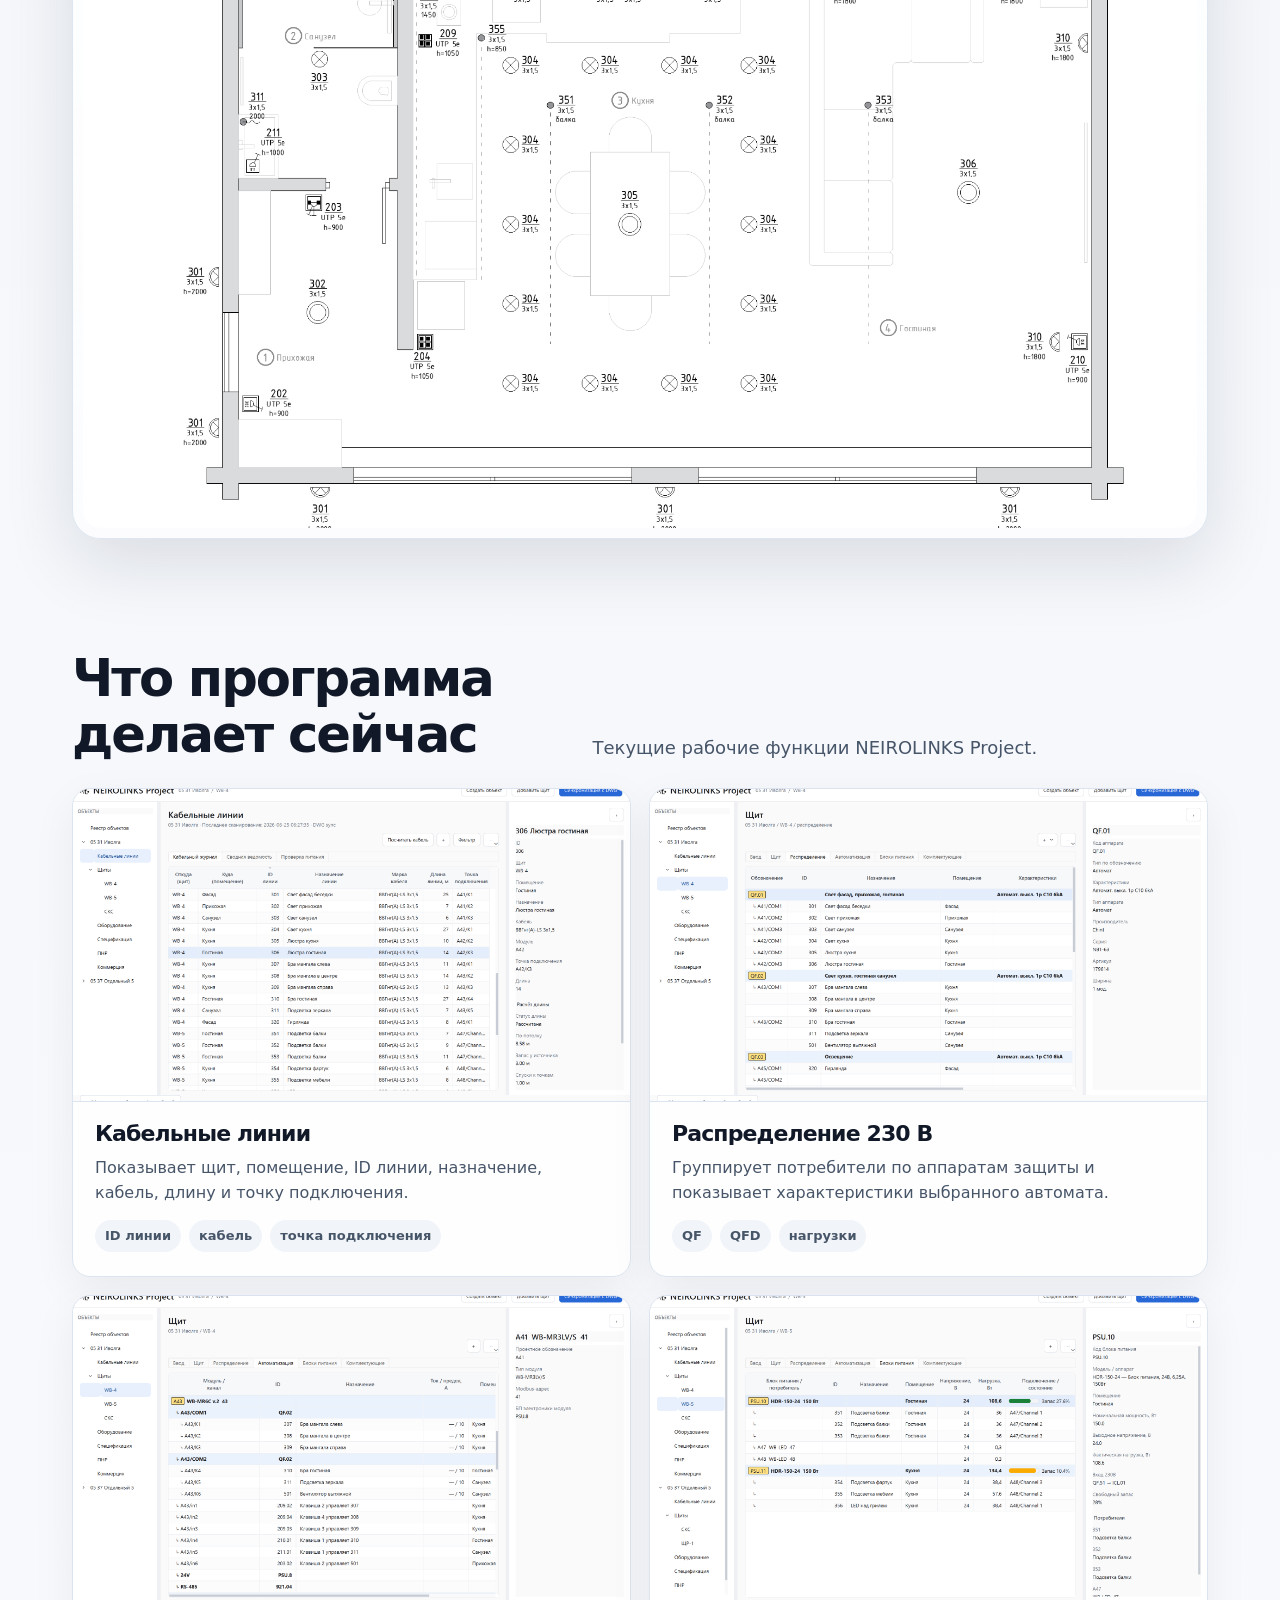
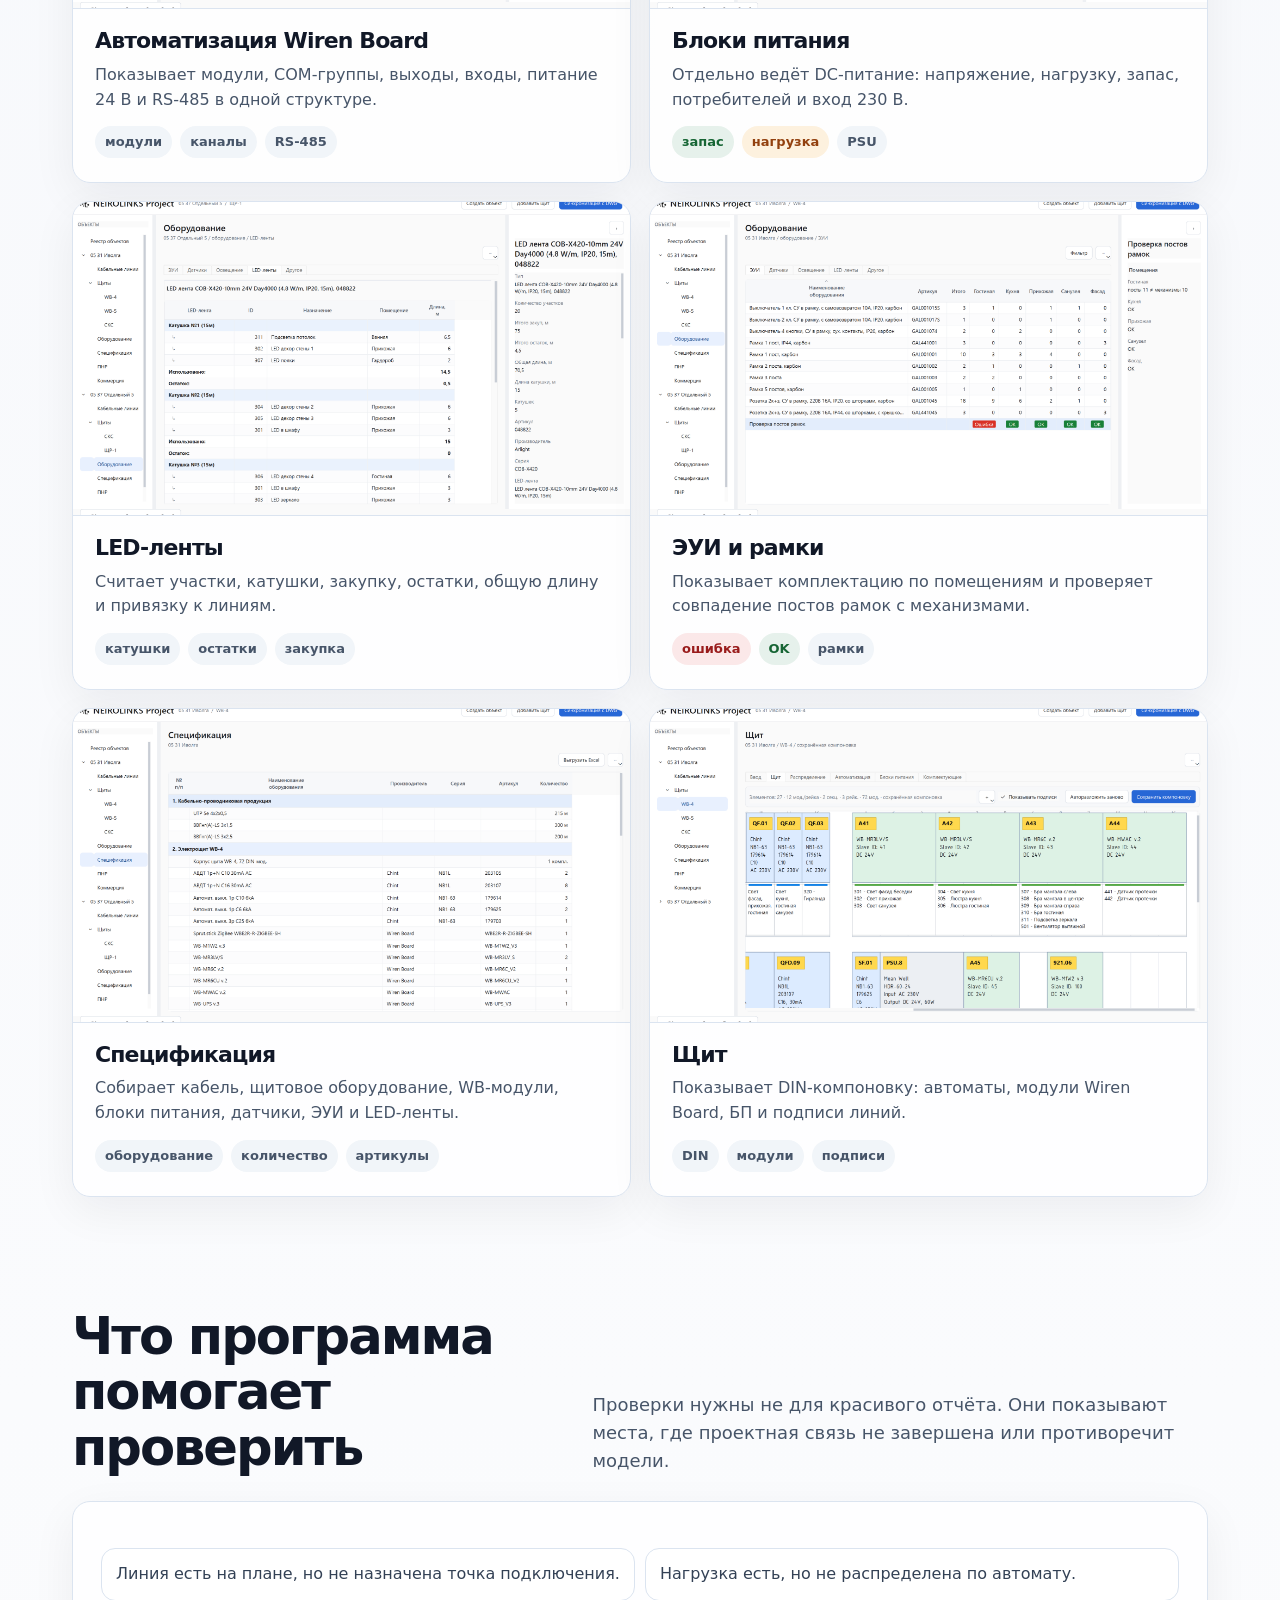
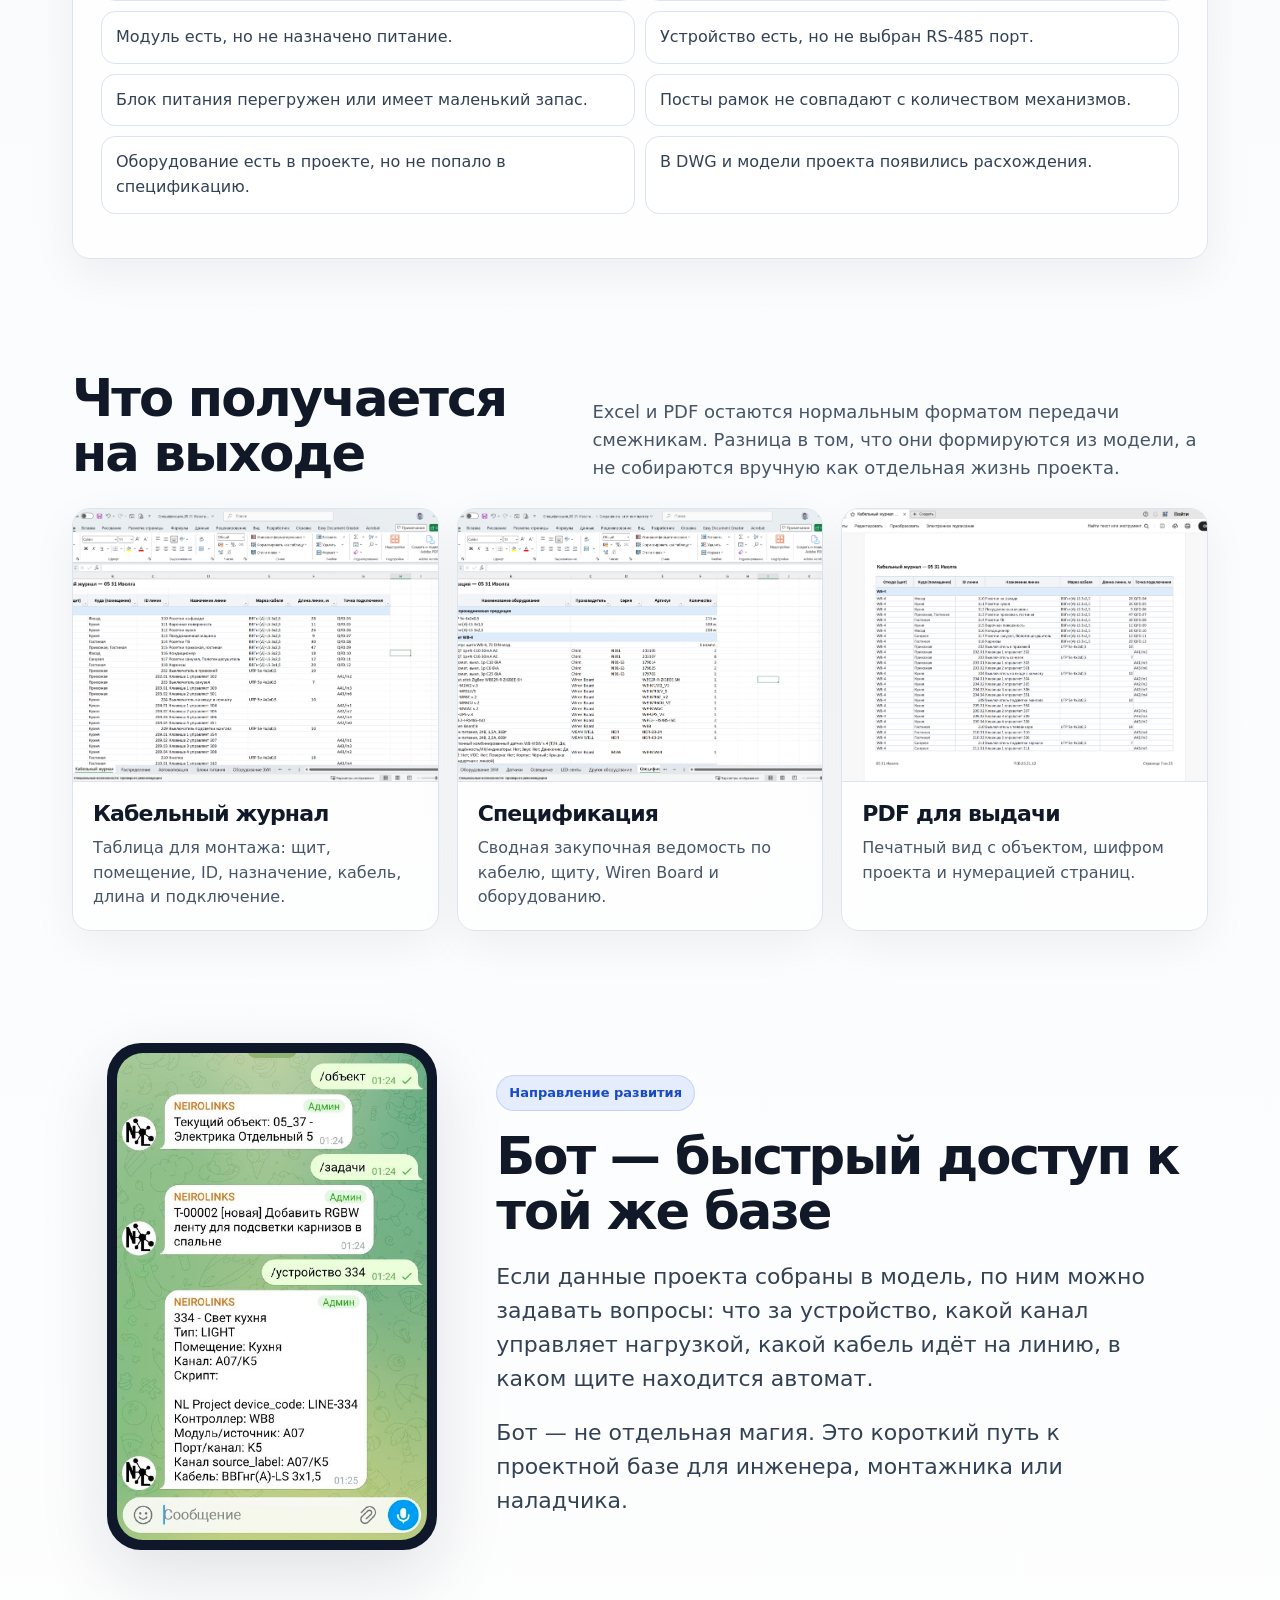
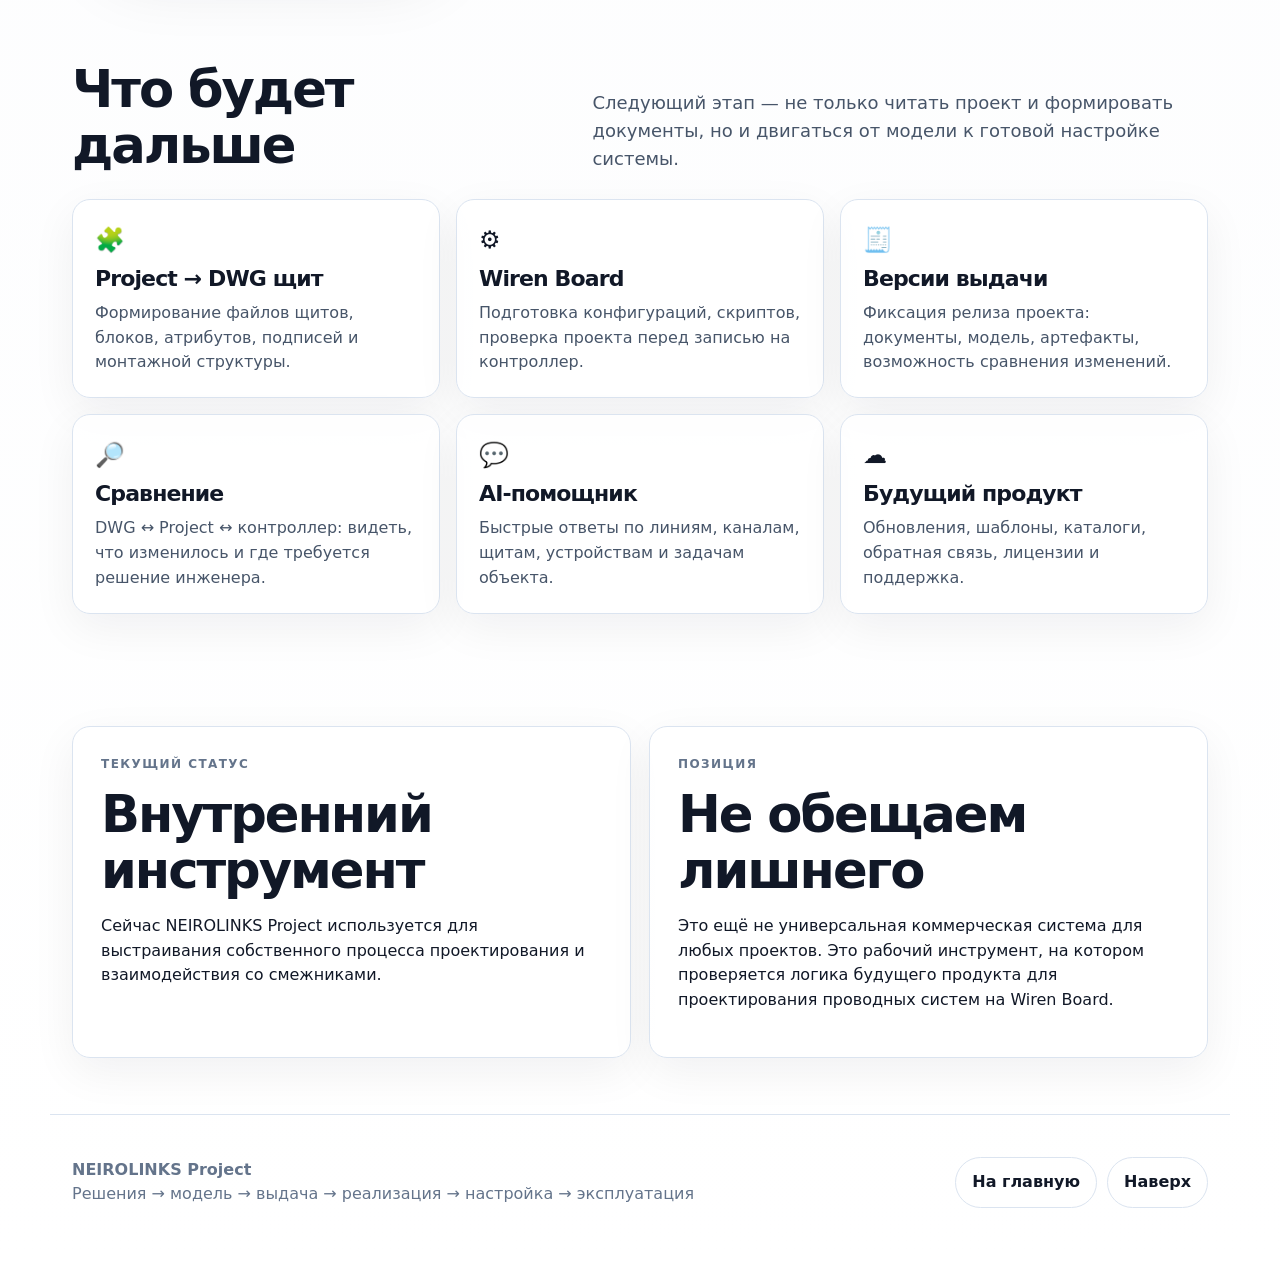
==== commit 196a2d22: "Update steps in NL Project process description" ====
--- a/nl-project/index.html
+++ b/nl-project/index.html
@@ -686,8 +686,8 @@
       </div>
       <div class="flow">
         <article class="step"><span class="step-num">1</span><h3>На плане есть ID</h3><p>Инженер работает в AutoCAD и расставляет проектные блоки: устройство, помещение, кабель, высота, точка подключения.</p></article>
-        <article class="step"><span class="step-num">2</span><h3>Программа читает данные</h3><p>Из DWG считываются ID, типы устройств, помещения, кабели, нагрузки и связи. Данные попадают в локальную базу проекта.</p></article>
-        <article class="step"><span class="step-num">3</span><h3>Связи собираются</h3><p>Линия связывается со щитом, автоматом, модулем Wiren Board, каналом, питанием и оборудованием.</p></article>
+        <article class="step"><span class="step-num">2</span><h3>NL Project читает данные</h3><p>Из DWG считываются ID, типы устройств, помещения, кабели, нагрузки и связи. Данные попадают в локальную базу проекта.</p></article>
+        <article class="step"><span class="step-num">3</span><h3>Формируется модель объекта</h3><p>Линия связывается со щитом, автоматом, модулем Wiren Board, каналом, питанием и оборудованием.</p></article>
         <article class="step"><span class="step-num">4</span><h3>Получается выдача</h3><p>Из модели формируются таблицы и документы для монтажа, сборки щита, закупки и наладки.</p></article>
       </div>
       <div class="case-card">
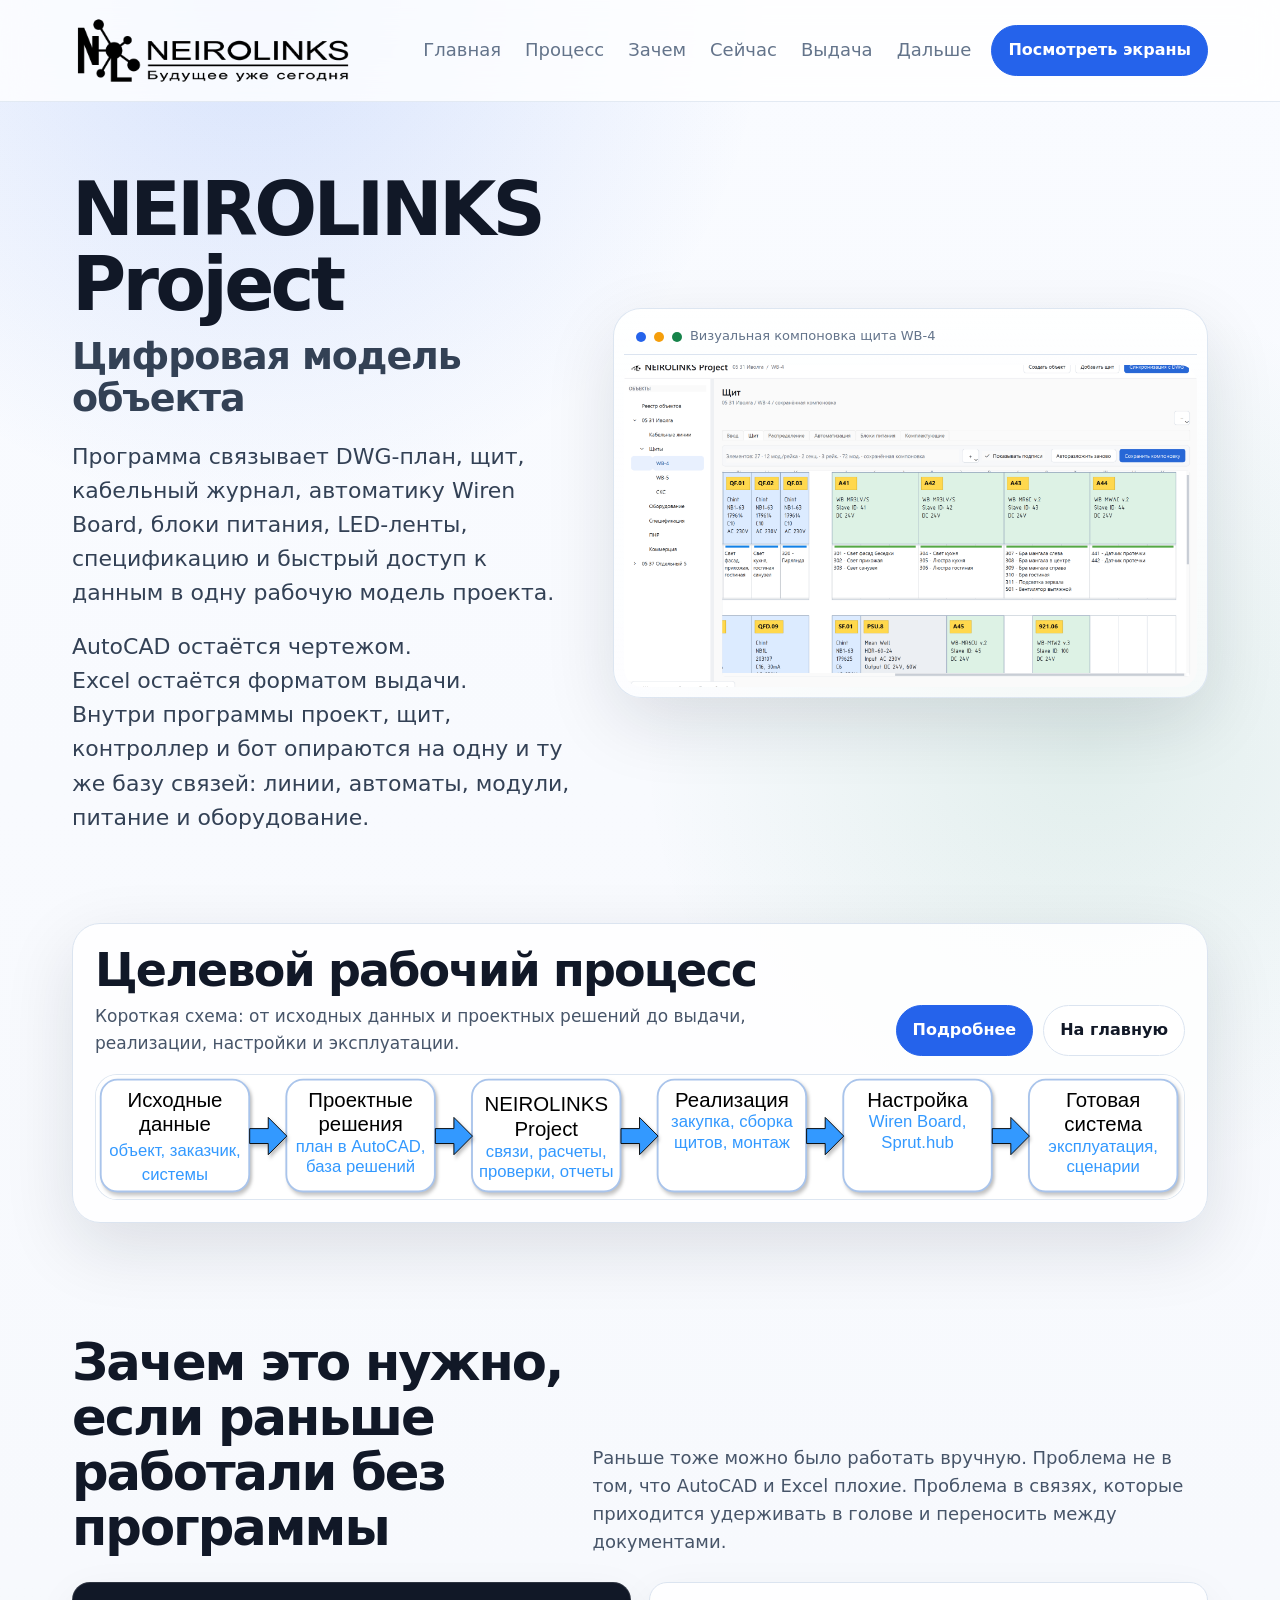
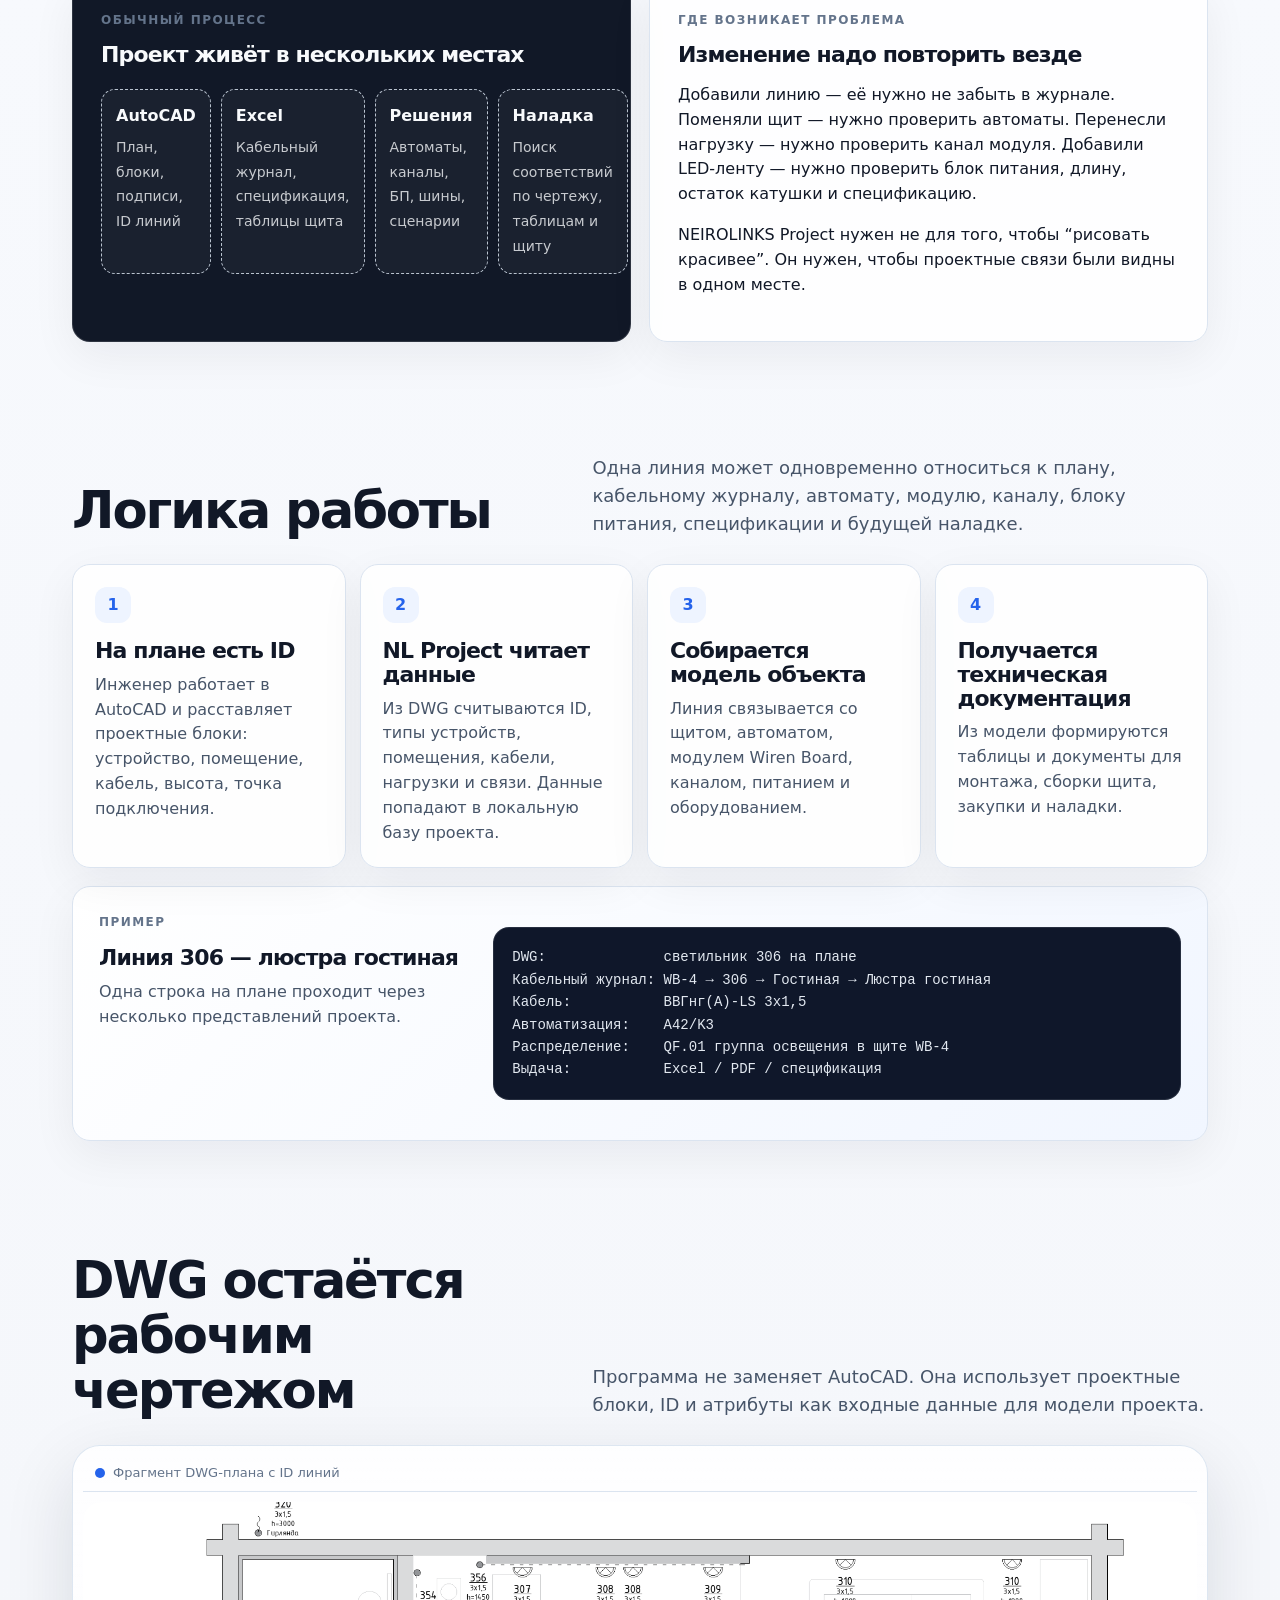
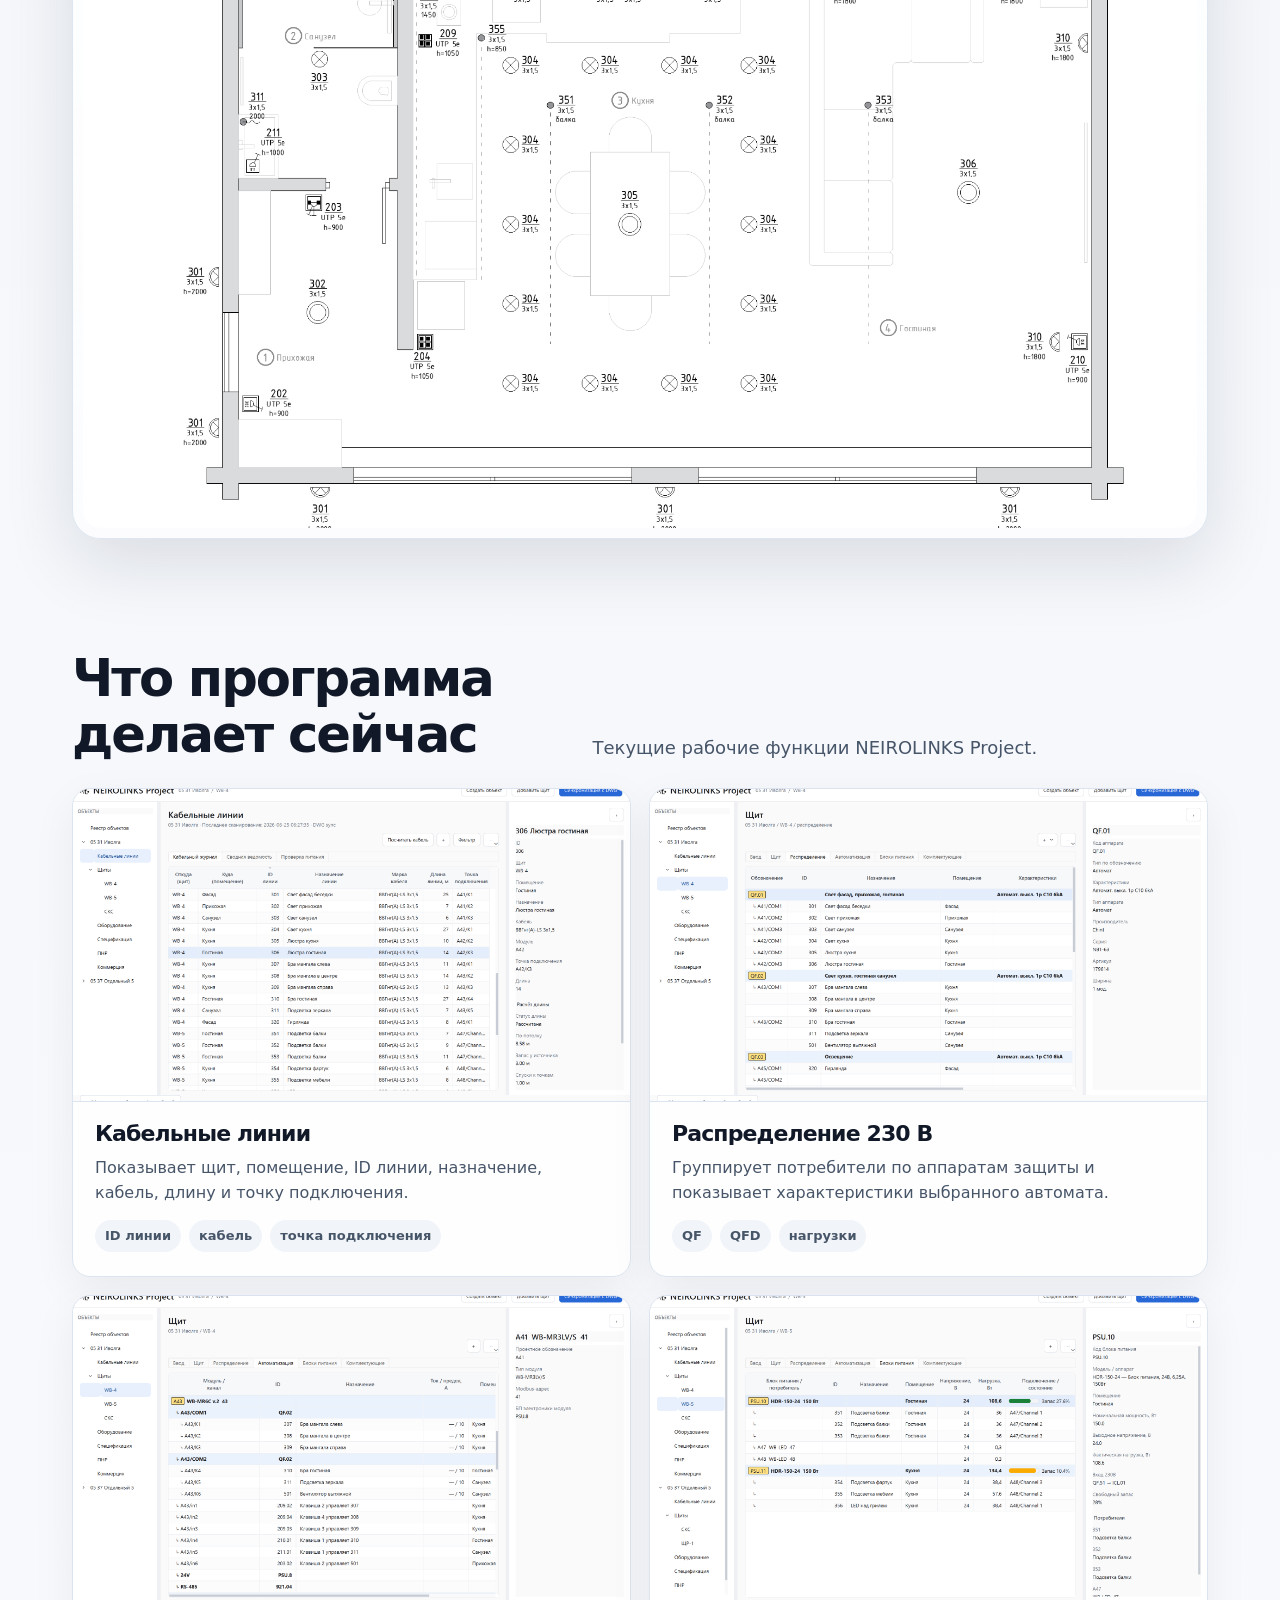
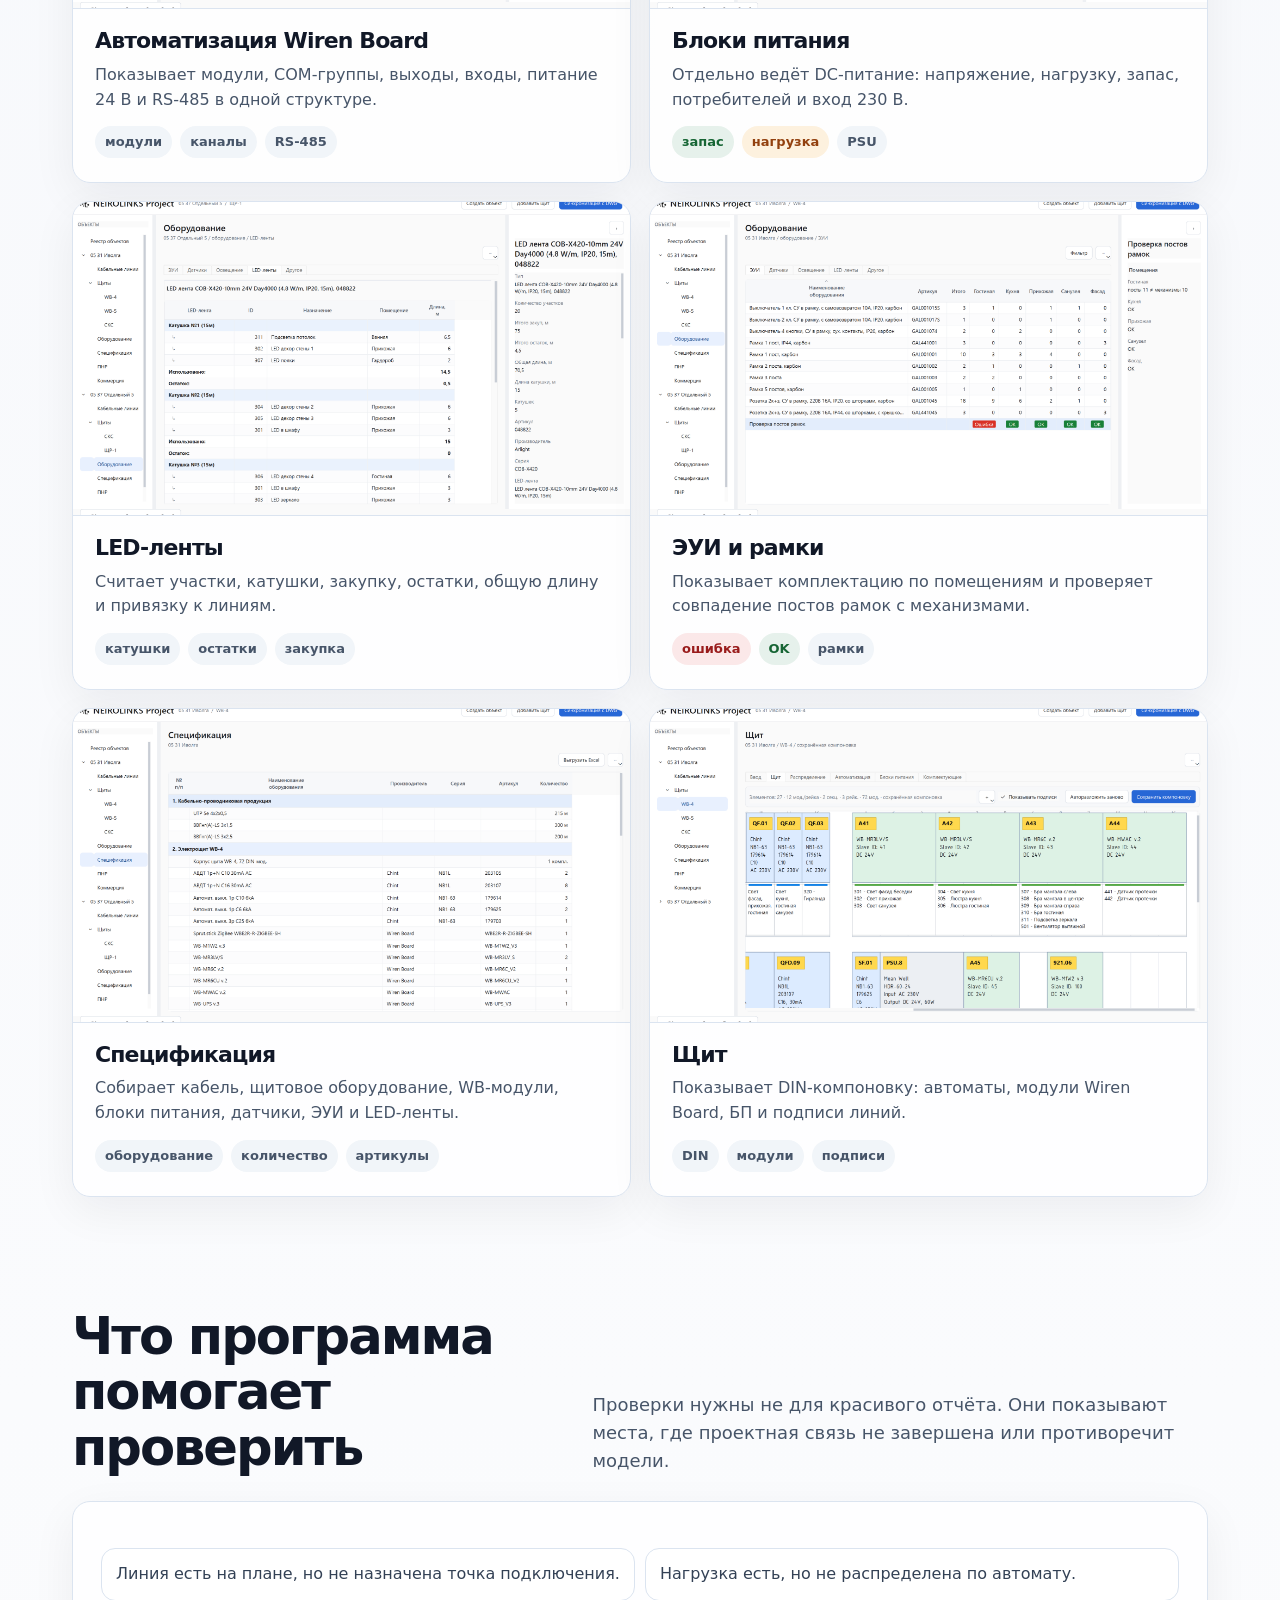
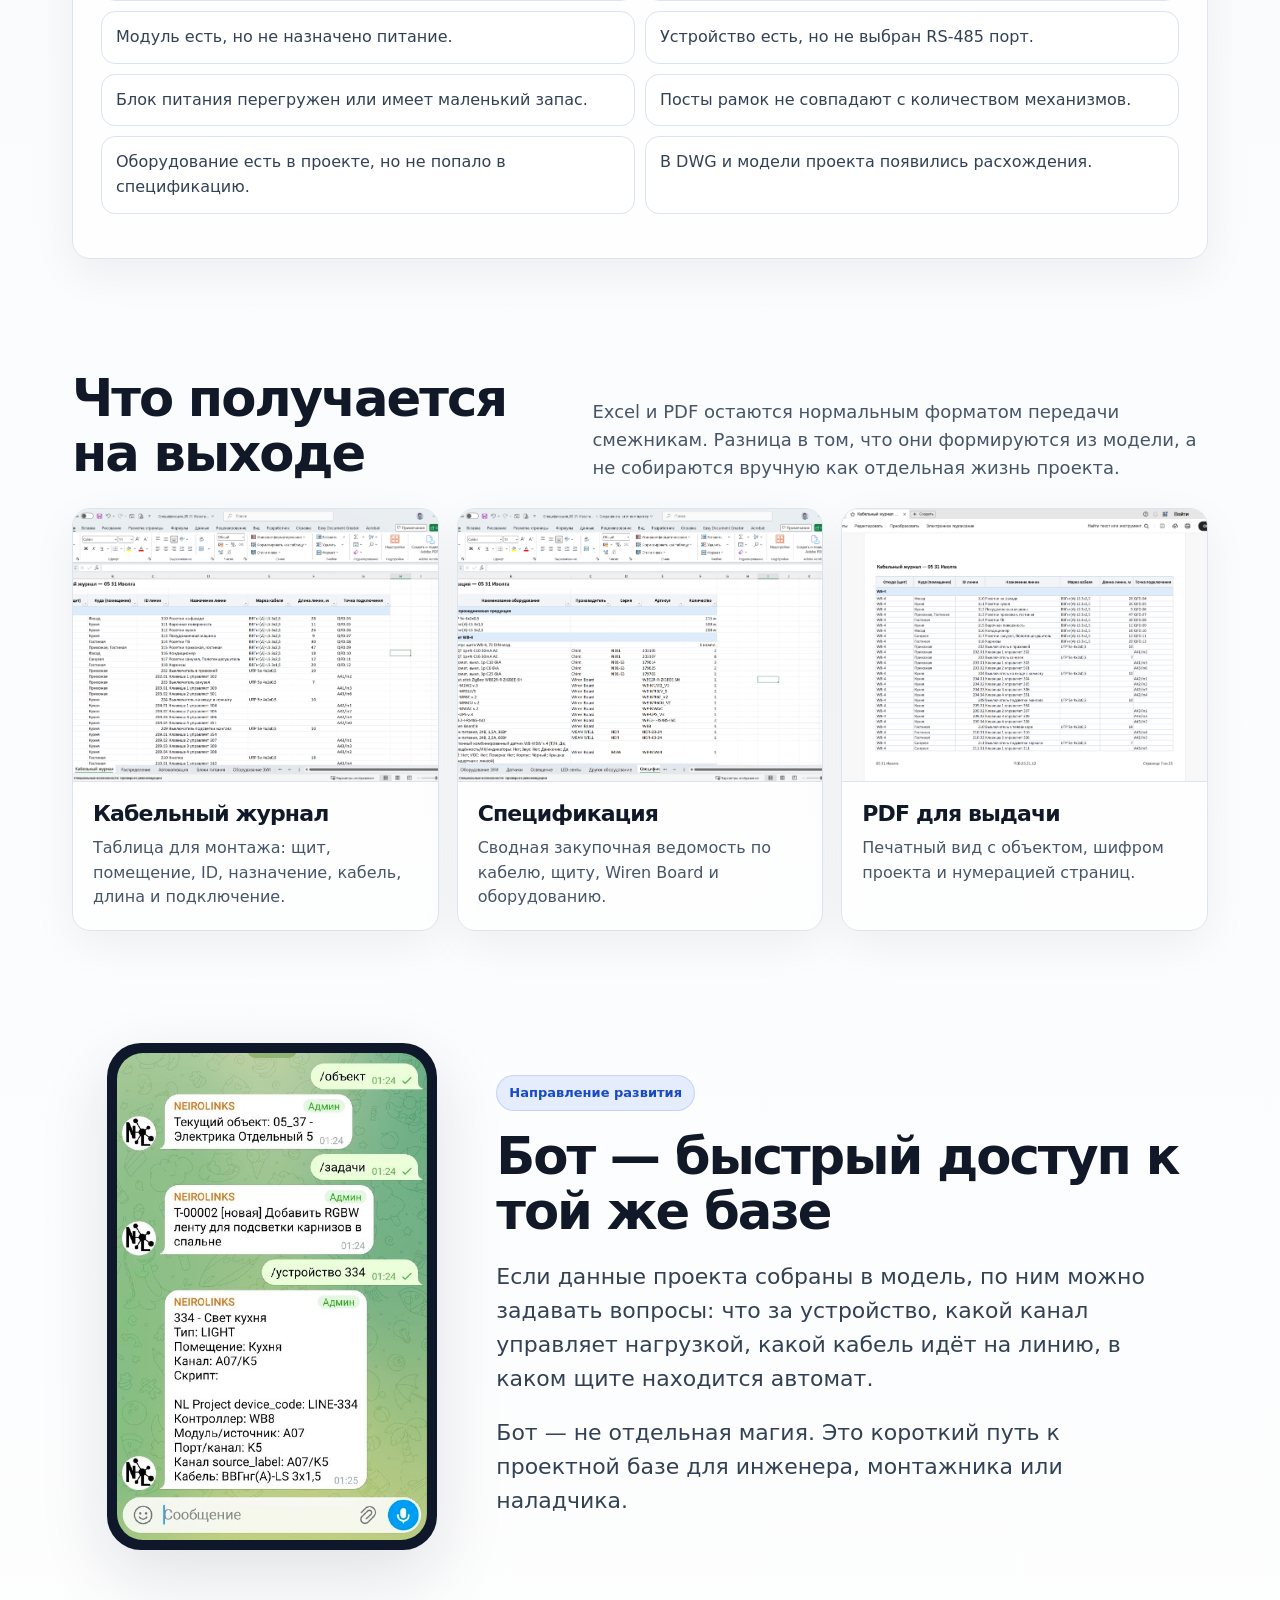
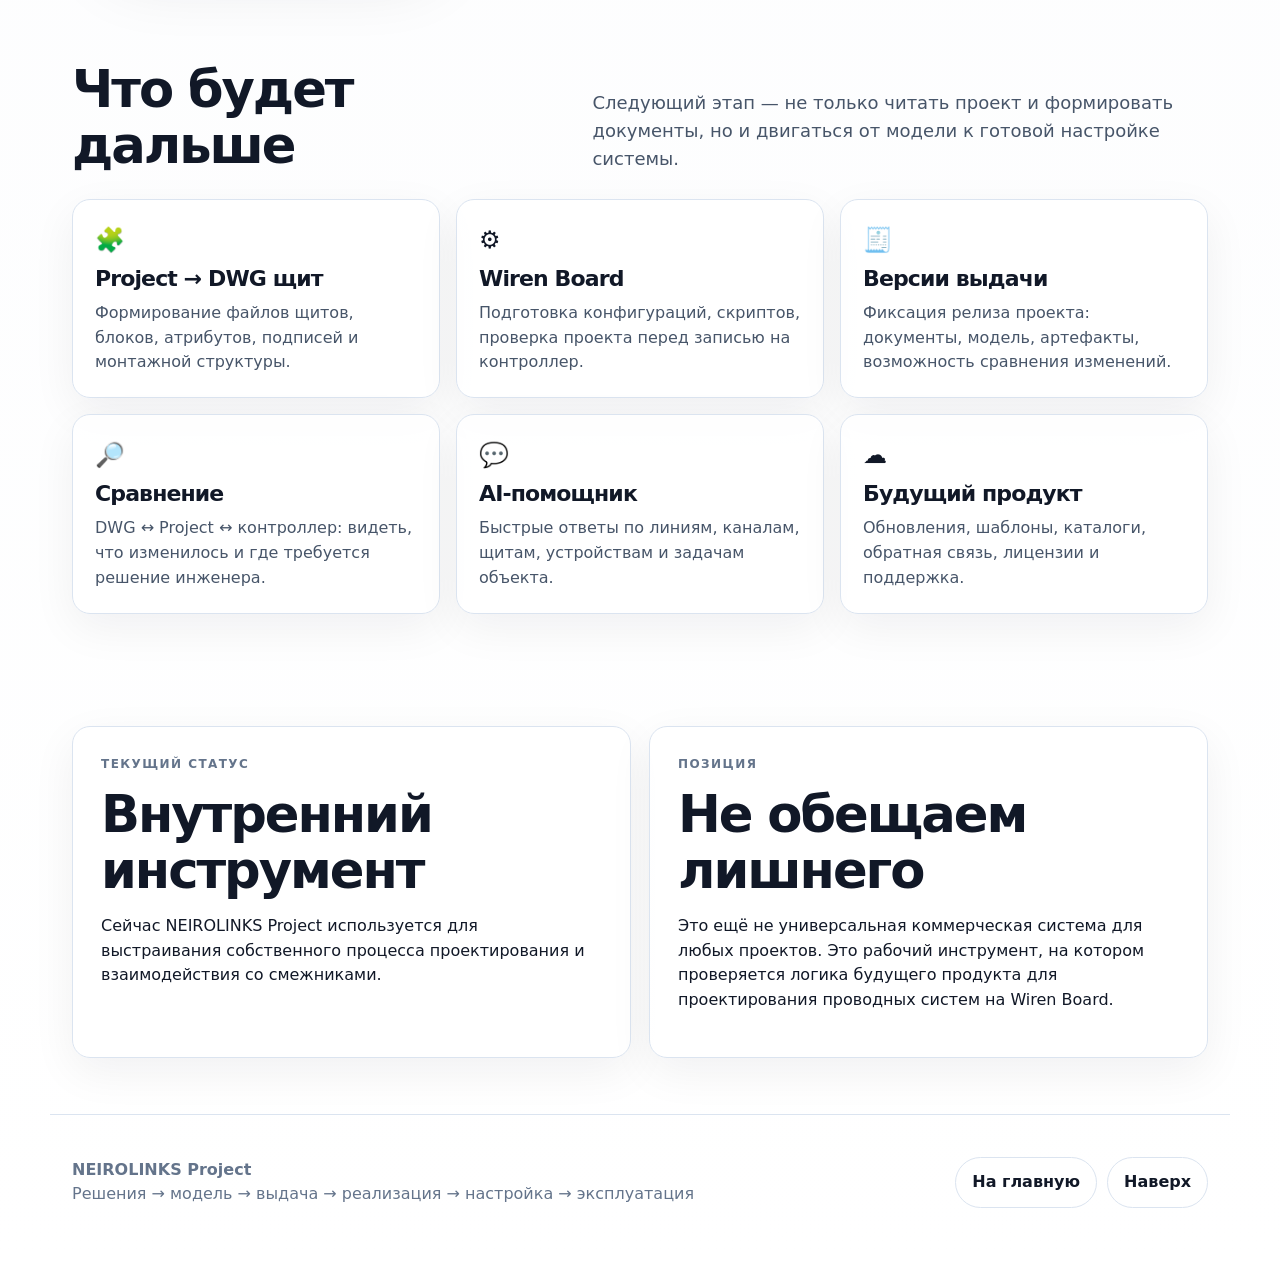
==== commit 06908a32: "Update steps in NL Project documentation" ====
--- a/nl-project/index.html
+++ b/nl-project/index.html
@@ -687,8 +687,8 @@
       <div class="flow">
         <article class="step"><span class="step-num">1</span><h3>На плане есть ID</h3><p>Инженер работает в AutoCAD и расставляет проектные блоки: устройство, помещение, кабель, высота, точка подключения.</p></article>
         <article class="step"><span class="step-num">2</span><h3>NL Project читает данные</h3><p>Из DWG считываются ID, типы устройств, помещения, кабели, нагрузки и связи. Данные попадают в локальную базу проекта.</p></article>
-        <article class="step"><span class="step-num">3</span><h3>Формируется модель объекта</h3><p>Линия связывается со щитом, автоматом, модулем Wiren Board, каналом, питанием и оборудованием.</p></article>
-        <article class="step"><span class="step-num">4</span><h3>Получается выдача</h3><p>Из модели формируются таблицы и документы для монтажа, сборки щита, закупки и наладки.</p></article>
+        <article class="step"><span class="step-num">3</span><h3>Собирается модель объекта</h3><p>Линия связывается со щитом, автоматом, модулем Wiren Board, каналом, питанием и оборудованием.</p></article>
+        <article class="step"><span class="step-num">4</span><h3>Получается техническая документация</h3><p>Из модели формируются таблицы и документы для монтажа, сборки щита, закупки и наладки.</p></article>
       </div>
       <div class="case-card">
         <div>
